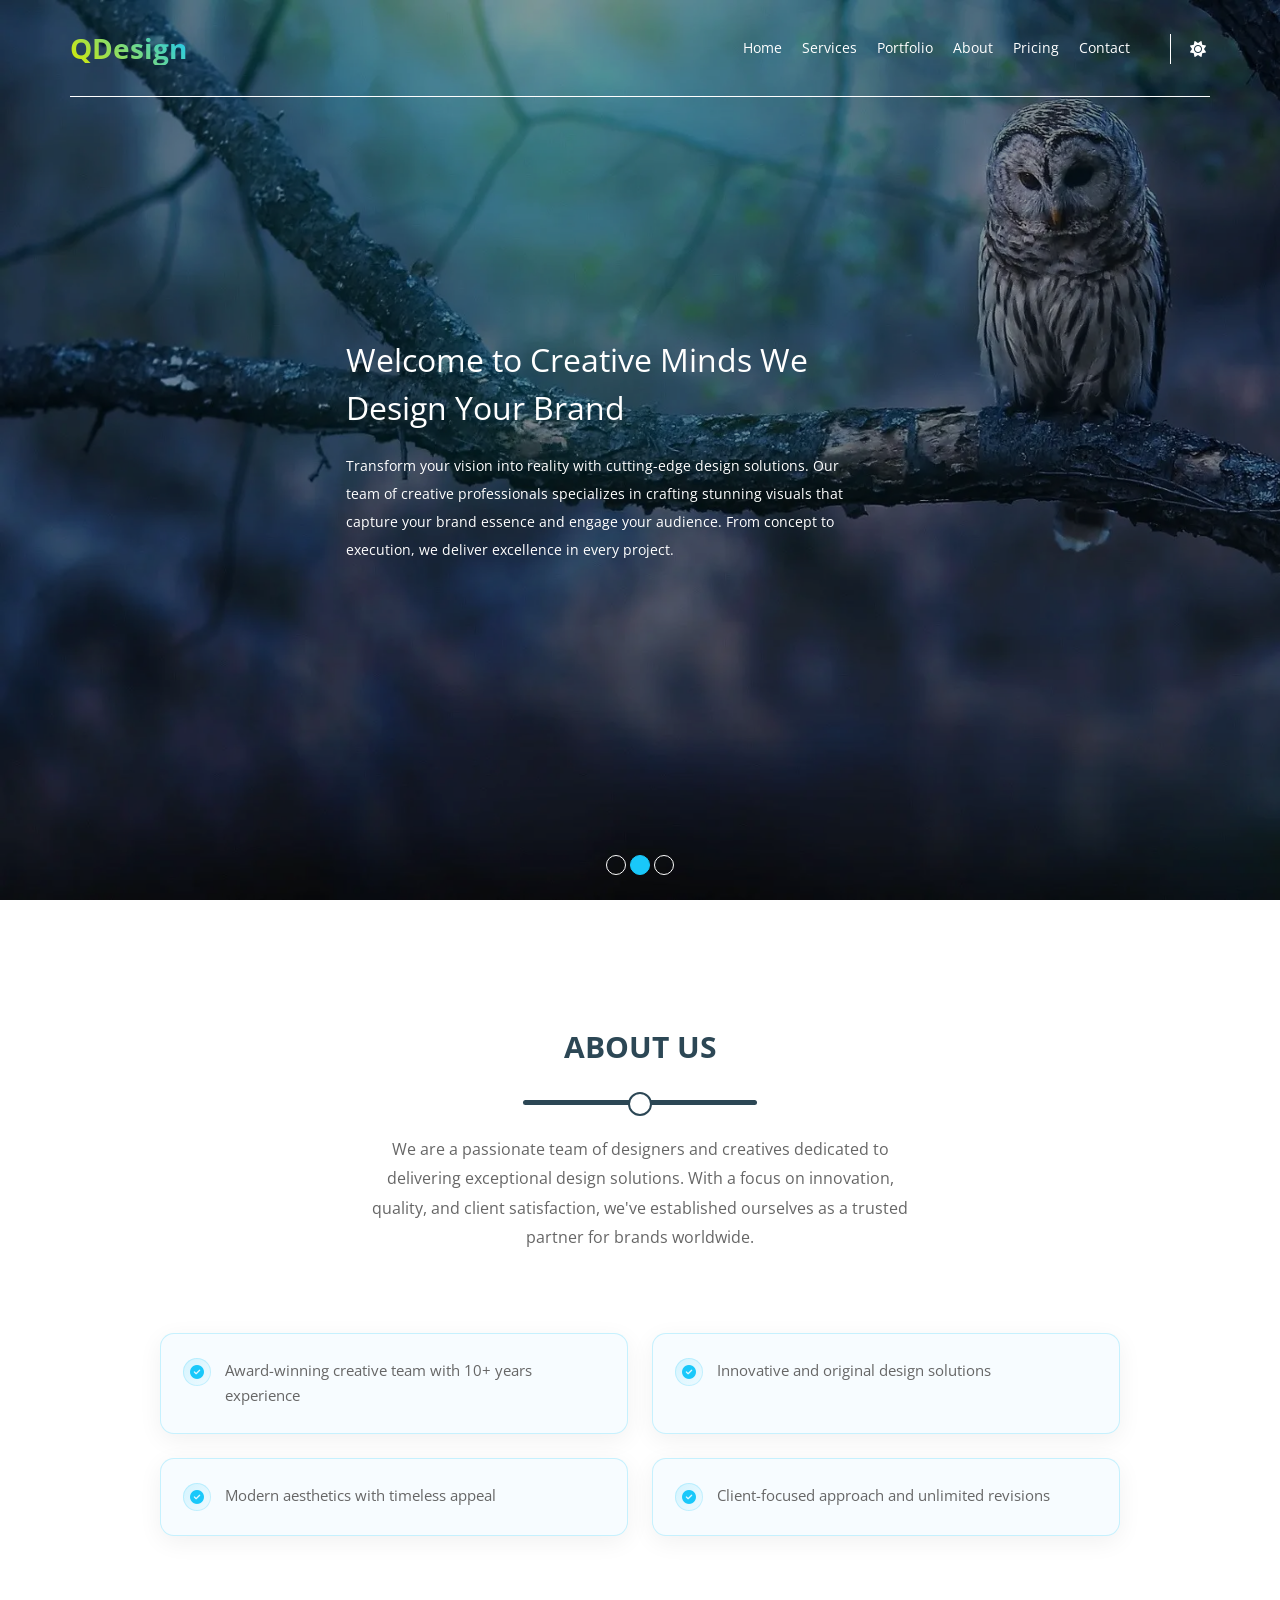
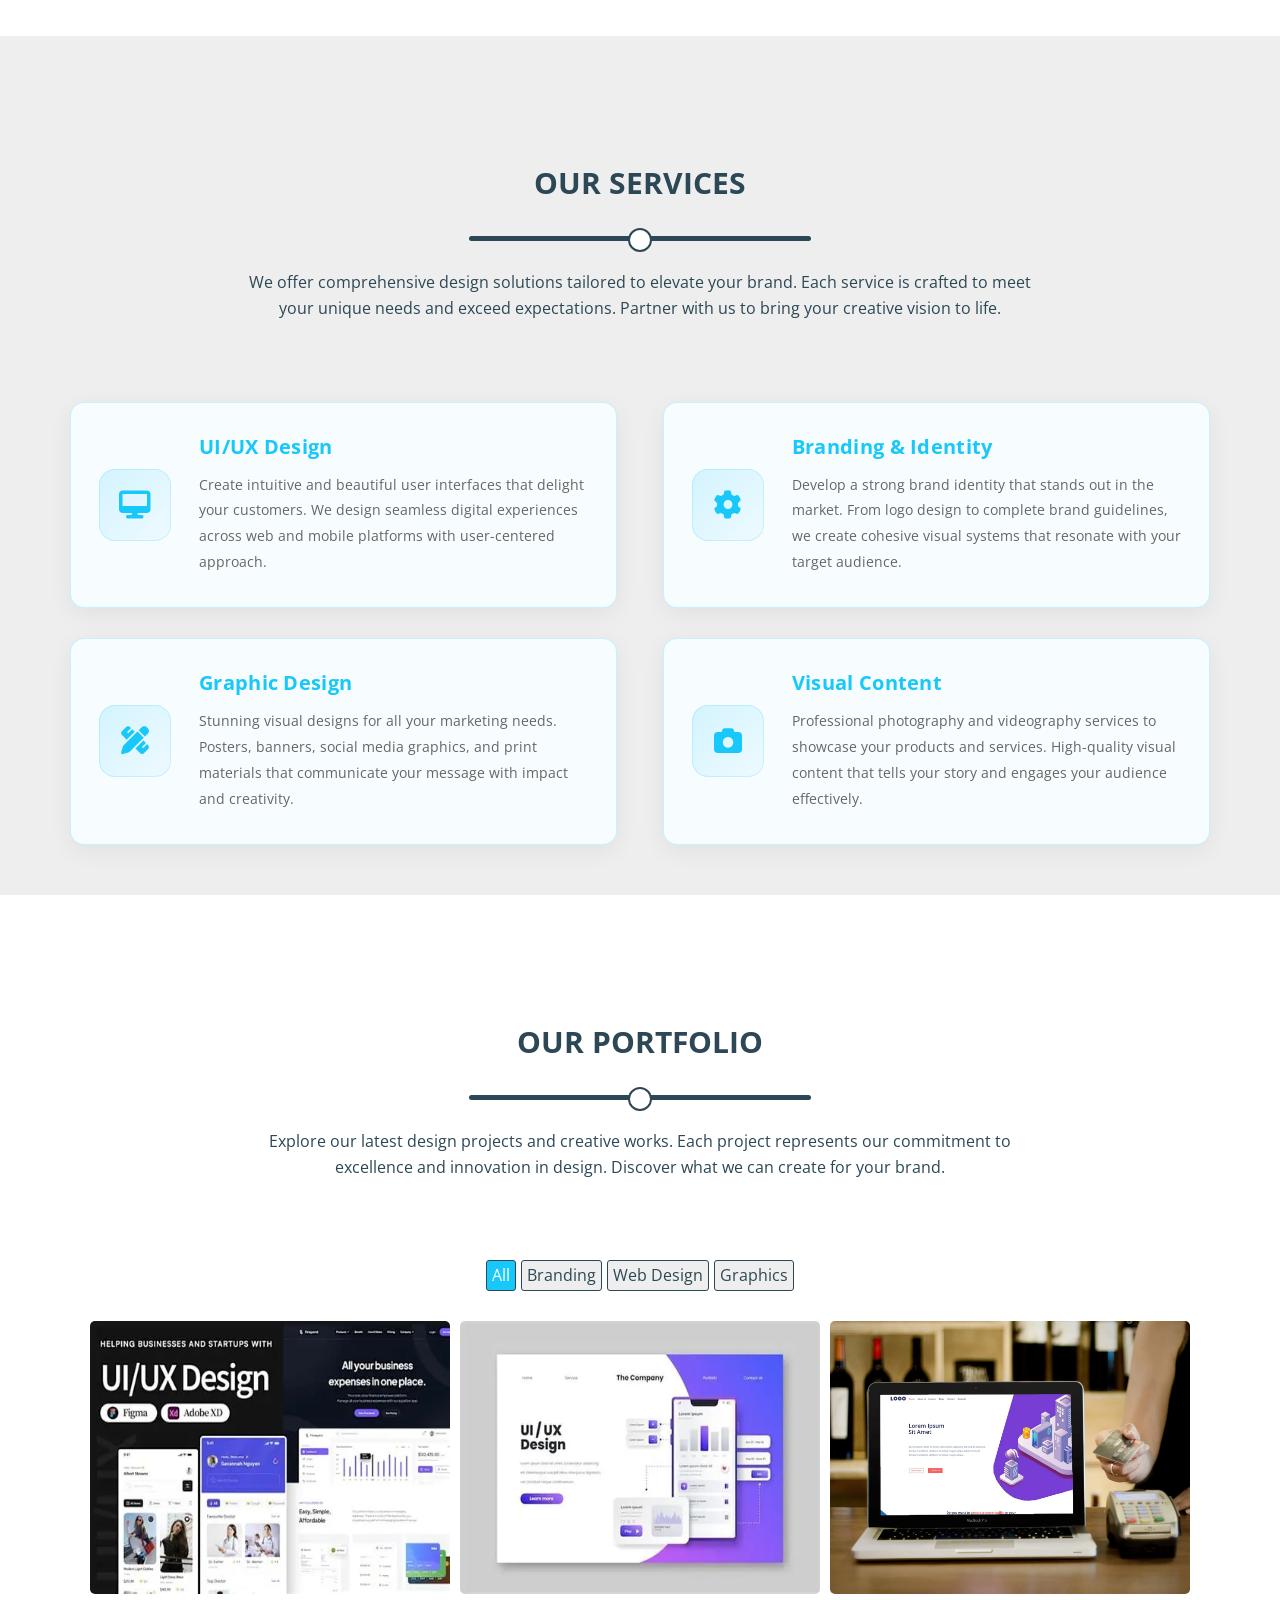
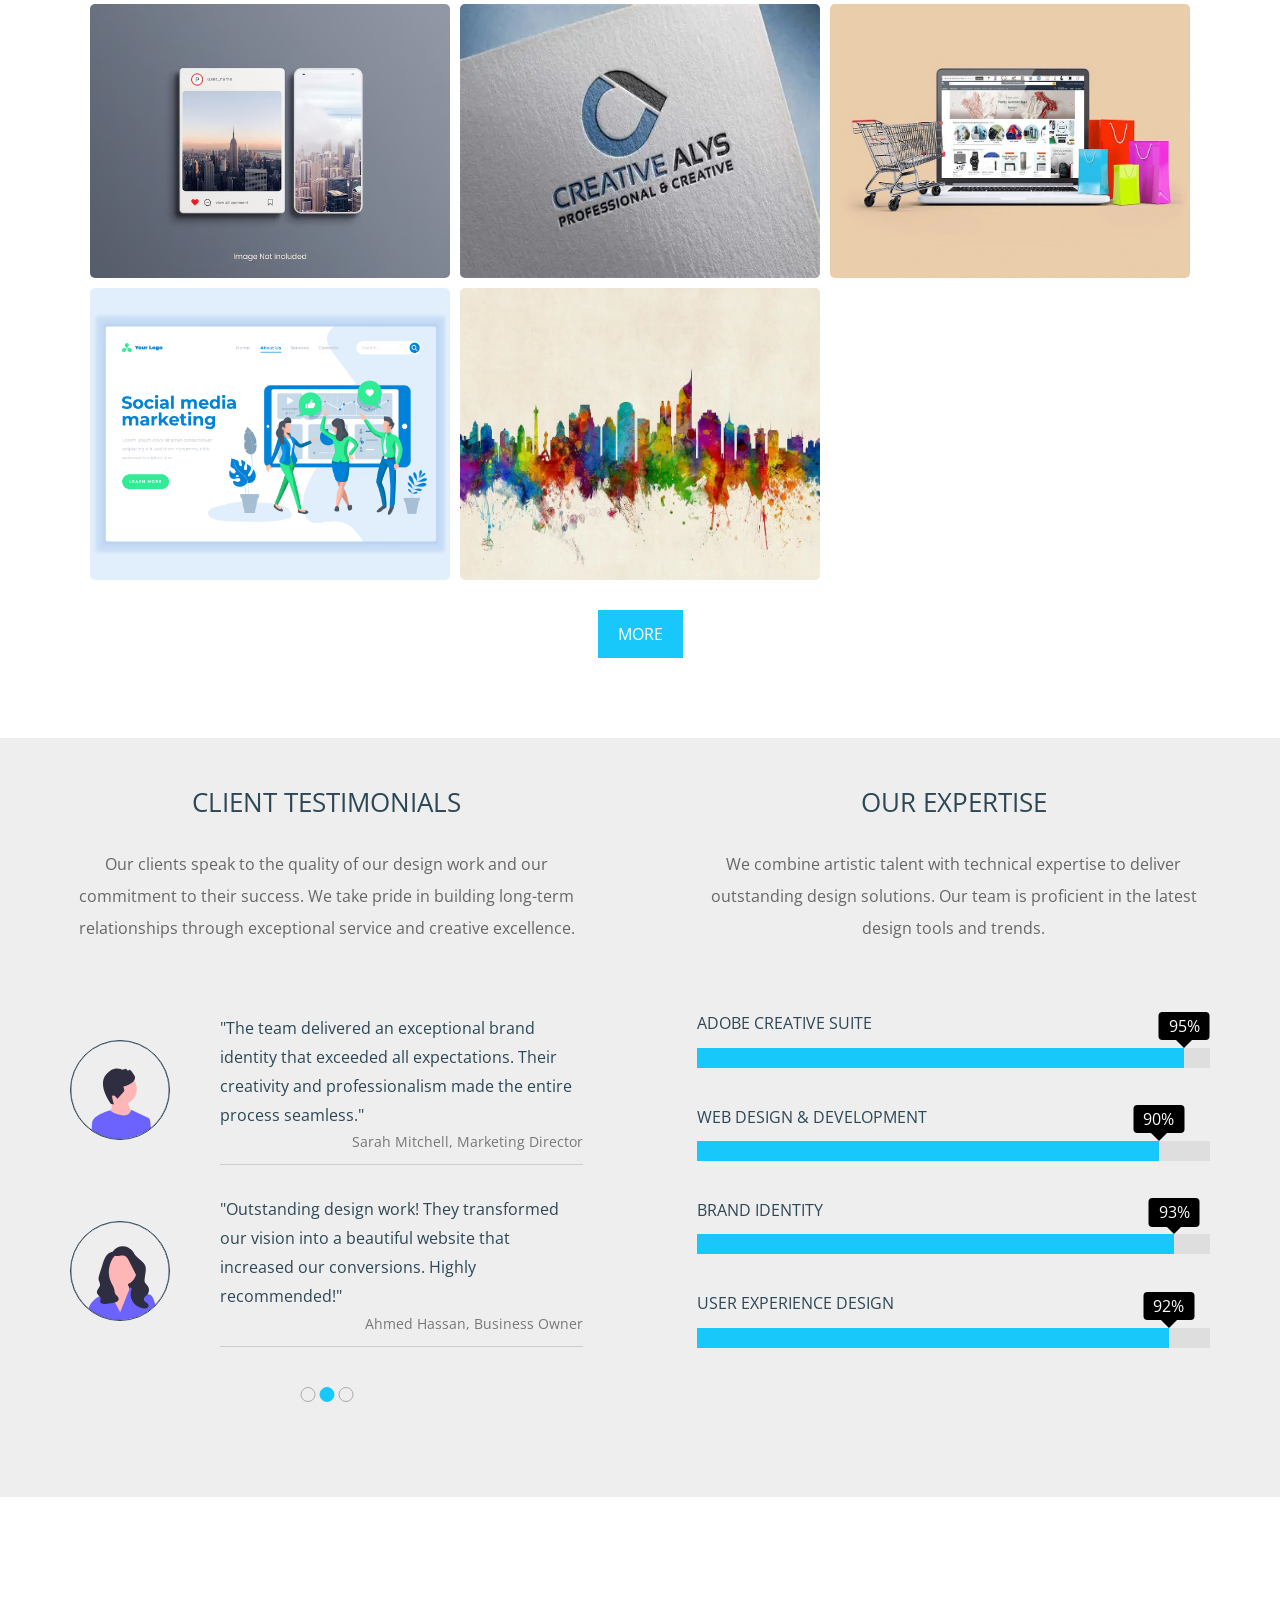
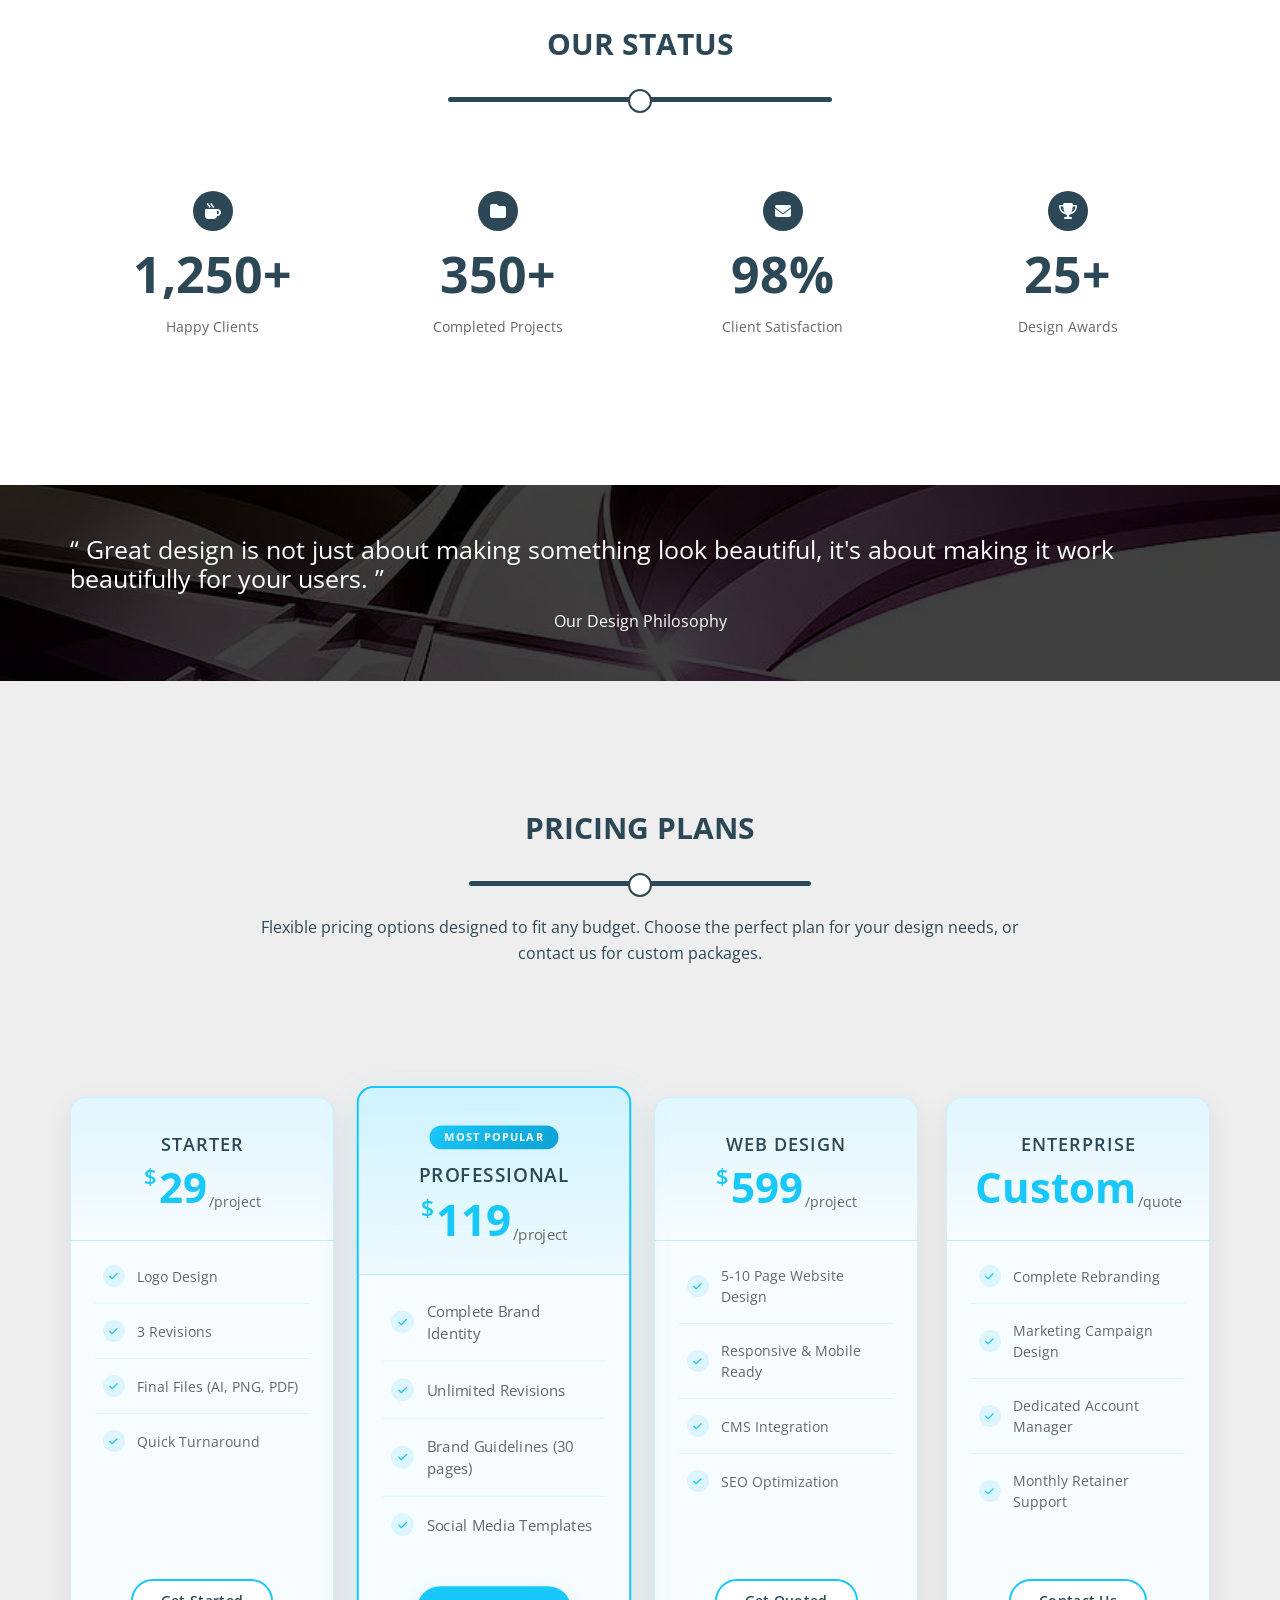
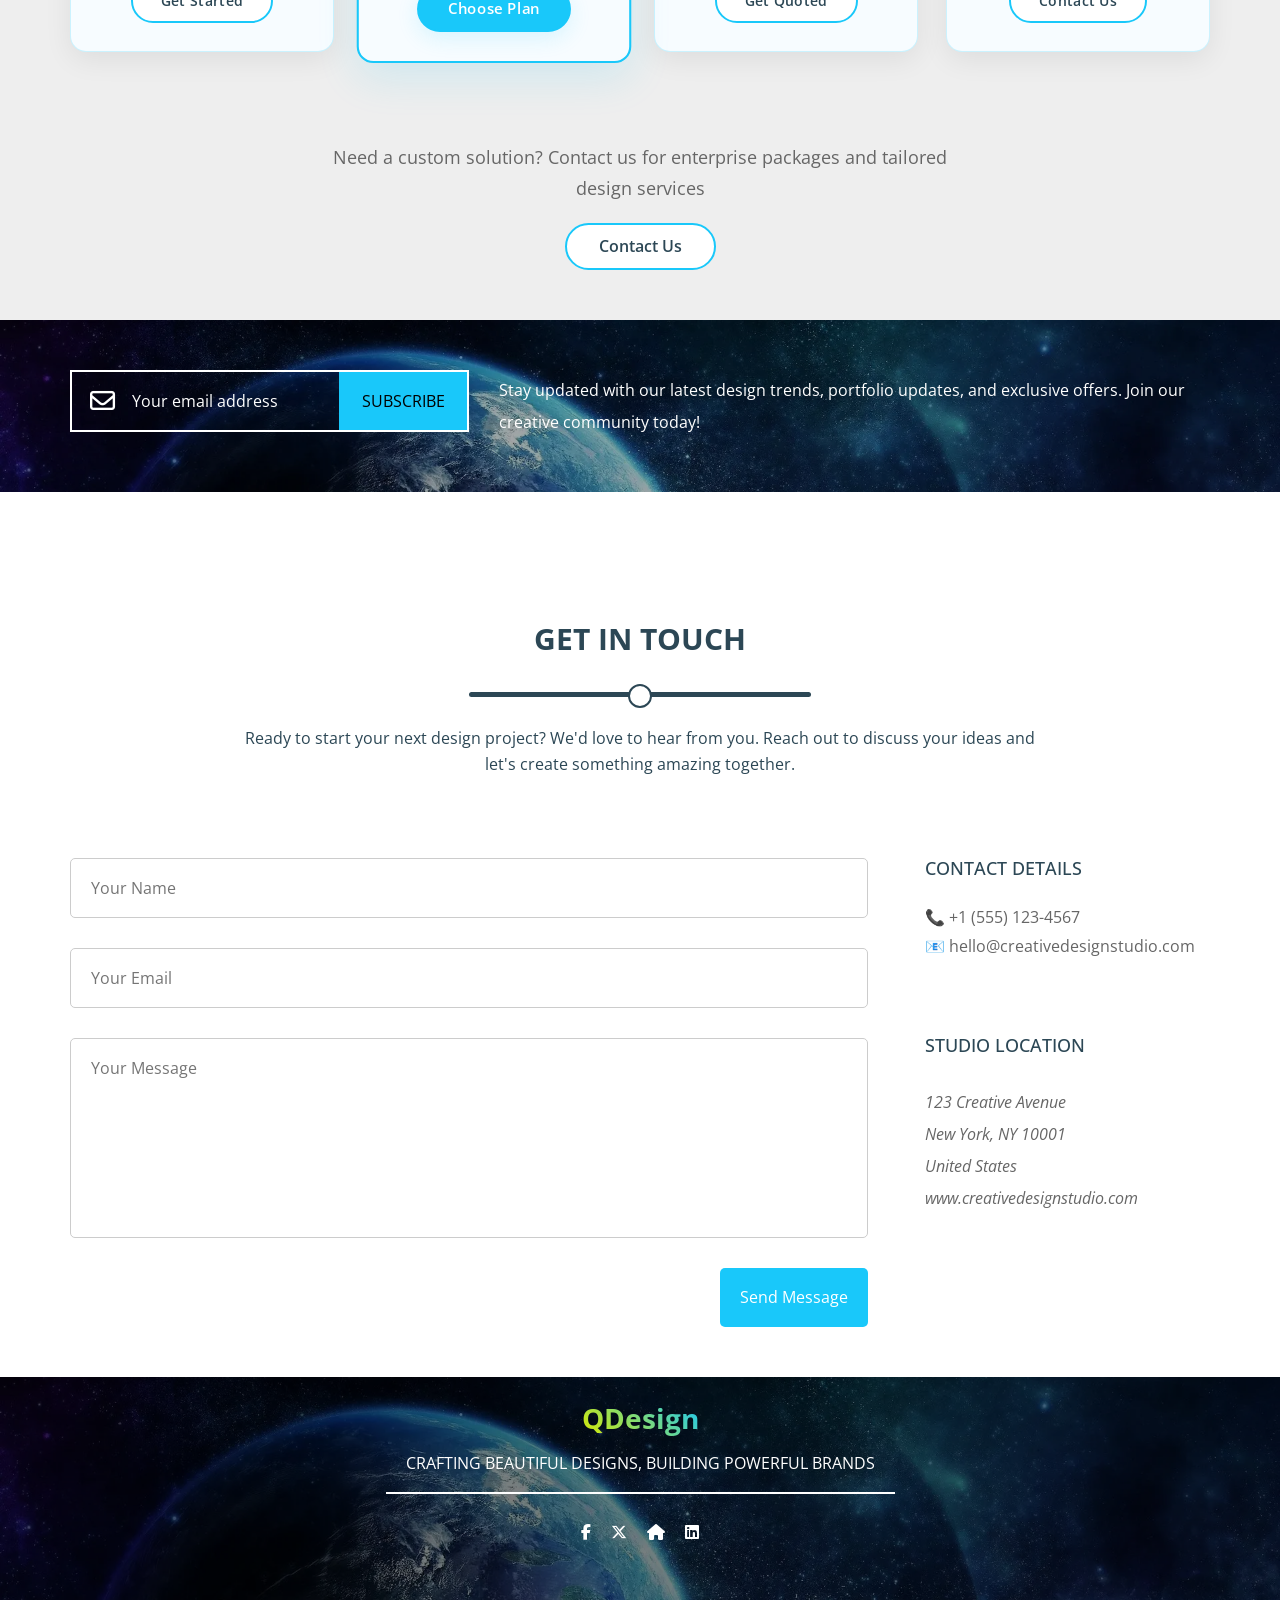
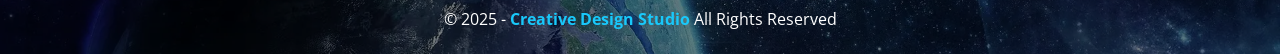
==== index.html @ fd4236ec "rename to index.html" ====
<!DOCTYPE html>
<html lang="en">

<head>
    <meta charset="UTF-8">
    <meta name="viewport" content="width=device-width, initial-scale=1.0">
    <meta name="description" content="Creative Design Studio - Professional Branding, UI/UX, and Visual Design Solutions">
    <title>QDesign</title>
    <link rel="icon" href="/images/css.png" type="image/png">
    <link rel="stylesheet" href="style/all.min.css">
    <link rel="stylesheet" href="style/normalize.css">
    <link rel="stylesheet" href="style/main.css">
    <link rel="preconnect" href="https://fonts.googleapis.com">
<link rel="preconnect" href="https://fonts.gstatic.com" crossorigin>
<link href="https://fonts.googleapis.com/css2?family=Open+Sans:ital,wght@0,300..800;1,300..800&display=swap" rel="stylesheet">
</head>

<body>
    <!--#region Start header  -->
    <header>
        <div class="container">
            <a href="#home" class="logo">
                Q<span>Design</span>
            </a>
            <nav>
                <i class="fas fa-bars toggle-menu"></i>
                <ul>
                    <li> <a href="#home">Home</a></li>
                    <li> <a href="#services">Services</a></li>
                    <li> <a href="#portfolio">Portfolio</a></li>
                    <li> <a href="#about">About</a></li>
                    <li> <a href="#pricing">Pricing</a></li>
                    <li> <a href="#contact">Contact</a></li>
                </ul>
                <div class="form">
                    <i id="moodIcon" class="fas fa-sun"></i>
                </div>
            </nav>
        </div>
    </header>
    <!--#endregion End header  -->

    <!--#region Start landing  -->
    <div class="landing" id="home">
        <div class="text">
            <div class="content">
            <h2>
                Welcome to Creative Minds
                We Design Your Brand
            </h2>
            <p>
                Transform your vision into reality with cutting-edge design solutions.
                Our team of creative professionals specializes in crafting stunning visuals
                that capture your brand essence and engage your audience.
                From concept to execution, we deliver excellence in every project.
            </p>
            </div>
        </div>
        <ul class="bullets">
            <li></li>
            <li class="active"></li>
            <li></li>
        </ul>
        <div id="topAnchor"></div>
        <button id="scrollToTioBtn" class="scroll-btn" aria-label="going to top">
            <i class="fa-solid fa-rocket"></i>
        </button>
    </div>
    <!--#endregion End landing  -->

    <!-- #region Start About -->
    <div class="about" id="about">
        <div class="container">
            <div class="main-heading">
            <h2>ABOUT US</h2>
            <p>We are a passionate team of designers and creatives dedicated to delivering exceptional design solutions.
                With a focus on innovation, quality, and client satisfaction, we've established ourselves as a trusted partner for brands worldwide.
            </p>
            </div>
                <div class="design">
                    <ul >
                        <li class="fade-up">Award-winning creative team with 10+ years experience</li>
                        <li class="fade-up">Innovative and original design solutions</li>
                        <li class="fade-up">Modern aesthetics with timeless appeal</li>
                        <li class="fade-up">Client-focused approach and unlimited revisions</li>
                    </ul>
                </div>
        </div>
    </div>
    <!-- #endregion End About -->

    <!--#region Start Services  -->
    <div class="services" id="services">
        <div class="container">
            <div class="main-heading">
                <h2>OUR SERVICES</h2>
                <p>We offer comprehensive design solutions tailored to elevate your brand.
                    Each service is crafted to meet your unique needs and exceed expectations.
                    Partner with us to bring your creative vision to life.
                </p>
            </div>

        <div class="services-container">
                <div class="service fade-up">
                    <i class="fas fa-desktop fa-2x"></i>
                    <div class="text">
                        <h3>UI/UX Design</h3>
                        <p>Create intuitive and beautiful user interfaces that delight your customers. We design seamless digital experiences across web and mobile platforms with user-centered approach.</p>
                    </div>
                </div>

                <div class="service fade-up">
                    <i class="fas fa-cog fa-2x"></i>
                    <div class="text">
                        <h3>Branding & Identity</h3>
                        <p>Develop a strong brand identity that stands out in the market. From logo design to complete brand guidelines, we create cohesive visual systems that resonate with your target audience.</p>
                    </div>
                </div>

                <div class="service fade-up">
                    <i class="fas fa-pencil-ruler fa-2x"></i>
                    <div class="text">
                        <h3>Graphic Design</h3>
                        <p>Stunning visual designs for all your marketing needs. Posters, banners, social media graphics, and print materials that communicate your message with impact and creativity.</p>
                    </div>
                </div>

                <div class="service fade-up">
                    <i class="fas fa-camera fa-2x"></i>
                    <div class="text">
                        <h3>Visual Content</h3>
                        <p>Professional photography and videography services to showcase your products and services. High-quality visual content that tells your story and engages your audience effectively.</p>
                    </div>
                </div>
        </div>

        </div>
    </div>
    <!--#endregion End Services  -->

    <!-- #region Start Portfolio -->
    <div class="portfolio" id="portfolio">
        <div class="container">
            <div class="main-heading">
            <h2>OUR PORTFOLIO</h2>
            <p>Explore our latest design projects and creative works. Each project represents our commitment to excellence and innovation in design.
                Discover what we can create for your brand.
            </p>
            </div>

            <div class="shuffle">
                <ul>
                    <li class="all active">All</li>
                    <li class="app">Branding</li>
                    <li class="wep">Web Design</li>
                    <li class="style">Graphics</li>
                </ul>
            </div>
        </div>
        <div class="box-photos">
            <!-- one --> 
            <div class="photo wep appear">
                <img src="/images/card1.webp" alt="card" loading="lazy">
                <div class="caption">
                    <h3>Modern Website Design</h3>
                    <p>Web Design</p>
                </div>
            </div>
            <!-- tow -->
            <div class="photo app appear">
                <img src="/images/card2.webp" alt="card" loading="lazy">
                <div class="caption">
                    <h3>Mobile App Interface</h3>
                    <p>App Branding</p>
                </div>
            </div>
            <!-- three -->
            <div class="photo wep appear">
                <img src="/images/card3.webp" alt="card" loading="lazy">
                <div class="caption">
                    <h3>Brand Identity System</h3>
                    <p>Web Design</p>
                </div>
            </div>
            <!-- four -->
            <div class="photo app style appear">
                <img src="/images/card6.avif" alt="card" loading="lazy">
                <div class="caption">
                    <h3>Marketing Campaign</h3>
                    <p>Graphics & Branding</p>
                </div>
            </div>
            <!-- one -->
            <div class="photo print style appear">
                <img src="/images/card5.webp" alt="card" loading="lazy">
                <div class="caption">
                    <h3>Print Media Design</h3>
                    <p>Print Media & Branding</p>
                </div>
            </div>
            <!-- tow -->
            <div class="photo wep appear">
                <img src="/images/card4e.webp" alt="card" loading="lazy">
                <div class="caption">
                    <h3>E-commerce Platform</h3>
                    <p>Web Design</p>
                </div>
            </div>
            <!-- three -->
            <div class="photo print style appear">
                <img src="/images/card8.avif" alt="card" loading="lazy">
                <div class="caption">
                    <h3>Social Media Branding</h3>
                    <p>Print Media & Graphics</p>
                </div>
            </div>
            <!-- Four -->
            <div class="photo print appear">
                <img src="/images/shuffle-02.webp" alt="card" loading="lazy">
                <div class="caption">
                    <h3>Product Photography</h3>
                    <p>Print Media</p>
                </div>
            </div>

        </div>
        <a href="#portfolio" class="more">
            More
        </a>
    </div>
    <!-- #endregion End Portfolio -->
        
    <!-- #region Start skills -->
    <div class="skills" id="skills">
        <div class="container">
            <div class="testimonials">
                <h3>CLIENT TESTIMONIALS</h3>
                <p>
                    Our clients speak to the quality of our design work and our commitment to their success.
                    We take pride in building long-term relationships through exceptional service and creative excellence.
                </p>
                <div class="content">
                    <img src="/images/male.svg" alt="person">
                    <div class="text">
                        "The team delivered an exceptional brand identity that exceeded all expectations. Their creativity and professionalism made the entire process seamless."
                        <p>Sarah Mitchell, Marketing Director</p>
                    </div>
                </div>
                <div class="content">
                    <img src="/images/female.svg" alt="person">
                    <div class="text">
                        "Outstanding design work! They transformed our vision into a beautiful website that increased our conversions. Highly recommended!"
                        
                        <p>Ahmed Hassan, Business Owner</p>
                    </div>
                </div>
                <ul class="bullets">
                    <li></li>
                    <li class="active"></li>
                    <li></li>
                </ul>
            </div>

            <div class="our-skills">
                <h3>OUR EXPERTISE</h3>
                <p>
                    We combine artistic talent with technical expertise to deliver outstanding design solutions.
                    Our team is proficient in the latest design tools and trends.
                </p>
                <div class="prog-holder">
                    <h4>Adobe Creative Suite</h4>
                    <div class="prog">
                        <span style="width: 95%;" data-progress="95%"></span>
                    </div>
                </div>
                <div class="prog-holder">
                    <h4>Web Design & Development</h4>
                    <div class="prog">
                        <span style="width: 90%;" data-progress="90%"></span>
                    </div>
                </div>
                <div class="prog-holder">
                    <h4>Brand Identity</h4>
                    <div class="prog">
                        <span style="width: 93%;" data-progress="93%"></span>
                    </div>
                </div>
                <div class="prog-holder">
                    <h4>User Experience Design</h4>
                    <div class="prog">
                        <span style="width: 92%;" data-progress="92%"></span>
                    </div>
                </div>
            </div>
        </div>
    </div>
    <!-- #endregion End skills -->

    <!-- #region Start Stats -->
    <div class="stats">
        <div class="main-heading">
            <h2>OUR STATUS</h2>
        </div>
        <div class="container">
            <div class="box">
                <i class="fas fa-mug-hot"></i>
                <div class="number">1,250+</div>
                <p>Happy Clients</p>
            </div>
            <div class="box">
                <i class="fas fa-folder"></i>
                <div class="number">350+</div>
                <p>Completed Projects</p>
            </div>
            <div class="box">
                <i class="fas fa-envelope"></i>
                <div class="number">98%</div>
                <p>Client Satisfaction</p>
            </div>
            <div class="box">
                <i class="fas fa-trophy"></i>
                <div class="number">25+</div>
                <p>Design Awards</p>
            </div>
        </div>
    </div>
    <!-- #endregion End Stats -->

    <!-- #region Start Quote -->
    <div class="quote">
        <div class="container">
            <q>
                Great design is not just about making something look beautiful,
                it's about making it work beautifully for your users.
            </q>
            <span>Our Design Philosophy</span>
        </div>
    </div>
    
    <!-- #endregion End Quote -->

    <!-- #region Start Pricing -->
    <div class="pricing" id="pricing">
        <div class="container">
            <div class="main-heading">
            <h2>PRICING PLANS</h2>
            <p>Flexible pricing options designed to fit any budget.
                Choose the perfect plan for your design needs, or contact us for custom packages.
            </p>
            </div>
            <div class="plans">
                <!-- one -->
                <div class="plan">
                    <div class="head">
                        <h3>Starter</h3>
                        <span>
                        <sup>$</sup>29<sub>/project</sub>
                    </span>
                    </div>
                    <ul>
                        <li>Logo Design</li>
                        <li>3 Revisions</li>
                        <li>Final Files (AI, PNG, PDF)</li>
                        <li>Quick Turnaround</li>
                    </ul>
                <div class="foot">
                    <a href="#pricing">Get Started</a>
                </div>
                </div>
                <!-- tow -->
                <div class="plan featured">
                        <div class="head">
                    <span class="plan-badge">Most Popular</span>
                    <h3>Professional</h3>
                    <span>
                        <sup>$</sup>119<sub>/project</sub>
                    </span>
                </div>
                    <ul>
                        <li>Complete Brand Identity</li>
                        <li>Unlimited Revisions</li>
                        <li>Brand Guidelines (30 pages)</li>
                        <li>Social Media Templates</li>
                    </ul>
                <div class="foot">
                    <a href="#pricing">Choose Plan</a>
                </div>
                </div>
                <!-- three -->
                <div class="plan">
                        <div class="head">
                    <h3>Web Design</h3>
                    <span>
                        <sup>$</sup>599<sub>/project</sub>
                    </span>
                </div>
                    <ul>
                        <li>5-10 Page Website Design</li>
                        <li>Responsive & Mobile Ready</li>
                        <li>CMS Integration</li>
                        <li>SEO Optimization</li>
                    </ul>
                <div class="foot">
                    <a href="#pricing">Get Quoted</a>
                </div>
                </div>
                <!-- four -->
                <div class="plan">
                        <div class="head">
                    <h3>Enterprise</h3>
                    <span>
                        Custom<sub>/quote</sub>
                    </span>
                </div>
                    <ul>
                        <li>Complete Rebranding</li>
                        <li>Marketing Campaign Design</li>
                        <li>Dedicated Account Manager</li>
                        <li>Monthly Retainer Support</li>
                    </ul>
                <div class="foot">
                    <a href="#pricing">Contact Us</a>
                </div>
                </div>
            </div>
            <p class="contact-text">
                Need a custom solution? Contact us for enterprise packages and tailored design services
            </p>
            <a href="#pricing" class="contact-link"> Contact Us</a>
        </div>
    </div>
    <!-- #endregion End Pricing -->

    <!-- #region Start Subscribe -->
    <div class="subscribe">
        <div class="container">
            <form action="">
                <i class="far fa-envelope fa-fag">

                </i>
                <input type="mail" placeholder="Your email address" name="mail">
                <input type="submit" value="Subscribe">
            </form>
            <p>Stay updated with our latest design trends, portfolio updates, and exclusive offers. Join our creative community today!</p>
        </div>
    </div>
    <!-- #endregion End Subscribe -->

    <!-- #region Start Contact -->
    <div class="contact" id="contact">
        <div class="container">
            <div class="main-heading">
            <h2>GET IN TOUCH</h2>
            <p>Ready to start your next design project? We'd love to hear from you.
                Reach out to discuss your ideas and let's create something amazing together.
            </p>
            </div>
            <div class="content">
                <form action="">
                    <input type="text" class="main-input" name="name" placeholder="Your Name">
                    <input type="email" class="main-input" name="mail" placeholder="Your Email">
                    <textarea name="message" class="main-input" placeholder="Your Message" ></textarea>
                    <input type="submit" value="Send Message">
                </form>
                <div class="info">
                    <h4>Contact Details</h4>
                    <span class="phone">📞 +1 (555) 123-4567</span>
                    <span class="phone">📧 hello@creativedesignstudio.com</span>
                    <h4>Studio Location</h4>
                    <address>123 Creative Avenue<br>New York, NY 10001<br>United States<br>www.creativedesignstudio.com</address>
                    
                </div>
            </div>
        </div>
    </div>
    <!-- #endregion End Contact -->

    <!-- #region Start Footer -->
    <div class="footer">
        <div class="container">
            <a href="#home" class="logo">Q<span>Design</span></a>
            <p>Crafting Beautiful Designs, Building Powerful Brands</p>
            <div class="links">
                <i class="fab fa-facebook-f "></i>
                <i class="fab fa-x-twitter "></i>
                <i class="fas fa-home "></i>
                <i class="fab fa-linkedin "></i>
            </div>
            <p class="rights">&copy; 2025 - <span>Creative Design Studio</span> All Rights Reserved</p>
        </div>
    </div>
    <!-- #endregion End Footer -->
    <script src="js/kasber.js"></script>
</body>

</html>
---- style/main.css ----
/*#region Start global rules */
* {
    -moz-box-sizing: border-box;
    box-sizing: border-box;
    padding: 0;
    margin: 0;
}

html {
    scroll-behavior: smooth;
}

body {
    font-family: "Open Sans", "sans-serif";
    background-color: var(--body-bg);
    color: var(--text-color);
}

ul {
    list-style: none;
}

.container {
    margin-left: auto;
    margin-right: auto;
    padding: 0 15px;
}

@media (min-width:768px) {
    .container {
        width: 750px;
    }
}

@media (min-width:992px) {
    .container {
        width: 970px;
    }
}

@media (min-width:1200px) {
    .container {
        width: 1170px;
    }
}

/*#endregion End global rules */

/*#region Start global components */
.main-heading {
    margin-top: 80px;
    margin-bottom: 80px;
    text-align: center;

}

.logo {
    font-size: 28px;
    font-weight: bold;
    align-self: center;
    text-decoration: none;
    background: linear-gradient(45deg,
            rgb(218, 234, 0), var(--main-color));
    -webkit-background-clip: text;
    background-clip: text;
    -webkit-text-fill-color: transparent;
    color: transparent;
}

.main-heading h2 {
    position: relative;
    margin-bottom: 70px;
    font-size: 30px;
    font-weight: bold;
    text-transform: uppercase;

}

.main-heading h2::after {
    content: "";
    position: absolute;
    top: 70px;
    left: 50%;
    transform: translateX(-50%);
    width: 30%;
    height: 5px;
    border-radius: 5px;
    background-color: var(--text-color);
}

.main-heading h2::before {
    content: "";
    position: absolute;
    top: 62px;
    left: 50%;
    width: 20px;
    height: 20px;
    border-radius: 50%;
    border: var(--text-color) 2px solid;
    background-color: #fff;
    transform: translateX(-50%);
    z-index: 2;
}

.main-heading p {
    width: 70%;
    margin: 0 auto;
    line-height: 1.6;
}

/*#endregion Start global components */

/*#region Start variable */
:root,
:root[data-theme="light"] {
    --main-color: #19c8fa;
    --text-color: #2c4755;
    --muted-text: #777777;
    --body-bg: #ffffff;
    --card-bg: #f7fcff;
    --border-color: #a2a2a2;
    --white: #ffffff;
    --link-hover-color: #000000;
    --section-padding: 50px;
    --p-color: #666;
    --section-bg: #eee;
    --shadow-hov: rgba(25, 200, 250, 0.14);
}

:root[data-theme="dark"] {
    --main-color: #5ac8ff;
    --text-color: #e5ecff;
    --muted-text: #abb6c8;
    --body-bg: #0d1626;
    --card-bg: #13203a;
    --border-color: #394c6a;
    --white: #ffffff;
    --link-hover-color: #000000;
    --p-color: #ccc;
    --section-bg: #172133;
    --shadow-hov: rgba(16, 91, 111, 0.14);
}

/*#endregion End variable  */

/*#region Start header  */

header {
    position: absolute;
    width: 100%;
    left: 0;
    z-index: 100;
}

header .container {
    display: flex;
    justify-content: space-between;
    position: relative;
    min-height: 97px;
    align-items: center;
}

header .container::after {
    content: "";
    position: absolute;
    width: calc(100% - 30px);
    height: 1.2px;
    background-color: var(--white);
    left: 15px;
    bottom: 0;
}

header .container nav {
    flex: 1;
    display: flex;
    align-items: center;
    justify-content: end;
}

header .container nav .toggle-menu {
    color: var(--white);
    font-size: 22px;

}

@media (min-width: 768px) {
    header .container nav .toggle-menu {
        display: none;
    }
}

header nav ul {
    display: flex;
    justify-content: end;
    position: relative;
    align-items: center;

}

header ul a {
    text-decoration: none;
    display: block;
    color: var(--white);
    position: relative;
    font-size: 14px;
    transition: 0.3s;
    padding: 40px 10px;
}




@media (max-width: 767px) {
    header nav ul {
        display: none;
        padding: 20px 10px;
    }

    header nav .toggle-menu.active+ul {
        display: flex;
        flex-direction: column;
        align-items: flex-start;
        position: absolute;
        left: 0;
        top: 100%;
        width: 100%;
        background-color: rgba(0, 0, 0, 0.807);

    }

    header ul a {
        padding: 15px 10px;
        width: 100%;
        transition: auto 0.3s;
    }

    header ul li {
        width: 100%;
    }

    header ul li a:hover {
        background-color: var(--main-color);
        color: var(--link-hover-color) !important;
    }

}

header nav .form {
    position: relative;
    margin-left: 30px;
    width: 40px;
    height: 30px;
    border-left: 1px solid var(--white);

}

header nav .form i {
    cursor: pointer;
    color: var(--white);
    position: absolute;
    right: 0;
    top: 50%;
    transform: translateY(-50%);
    transition: all 0.33s ease;
    padding: 4px;

}

/*#endregion End header  */

/*#region Start landing   */
.landing {
    background-image: url(/images/landing.webp);
    background-color: #a3a2a4;
    height: 100vh;
    background-repeat: no-repeat;
    background-size: cover;
    position: relative;
}

.landing::after {
    content: "";
    position: absolute;
    left: 0;
    top: 0;
    width: 100%;
    height: 100%;
    background-color: black;
    opacity: 40%;
}

.landing .text {
    position: absolute;
    top: 50%;
    left: 0;
    transform: translateY(-50%);
    background-color: var(--transparent-color);
    z-index: 10;
    width: 70%;
    padding: 50px;
    color: white;
    display: flex;
    justify-content: flex-end;

}

.landing .text .content {
    max-width: 500px;
}

.landing .text .content h2 {

    font-size: 32px;
    font-weight: normal;
    line-height: 1.5;
    margin-bottom: 20px;
}

.landing .text .content p {
    font-size: 14px;
    line-height: 2;
}

@media (max-width: 767px) {
    .landing .text {
        width: 100%;
    }

    .landing .text .content {
        max-width: 100%;
    }
}

.landing .change-background {
    color: var(--white);
    z-index: 10;
    position: absolute;
    top: 50%;
    transform: translateY(-50%);
}

@media (max-width: 767px) {
    .landing .change-background {
        display: none;
    }
}

.landing .bullets {
    position: absolute;
    bottom: 25px;
    right: 50%;
    transform: translateX(50%);
    z-index: 10;
    display: flex;
    gap: 4px;
}

.landing .bullets li {
    width: 20px;
    height: 20px;
    border: 1px solid var(--white);
    border-radius: 50%;

}

.landing .bullets li.active {
    background-color: var(--main-color);
    border-color: var(--main-color);

}

/*#endregion End landing  */

/*#region Start About   */
.about {
    overflow: hidden;
    padding-top: var(--section-padding);
    padding-bottom: var(--section-padding);
    text-align: center;
    position: relative;
    background-color: var(--body-bg);
}

.about .main-heading {
    max-width: 780px;
    margin-left: auto;
    margin-right: auto;
}

.about .main-heading p {
    line-height: 1.85;
    color: var(--p-color);
}

.about .design {
    padding-bottom: var(--section-padding);
    position: relative;
    display: flex;
    align-items: center;
    max-width: 960px;
    margin: 0 auto;
}

.about .design ul {
    width: 100%;
    display: grid;
    grid-template-columns: repeat(2, 1fr);
    gap: 24px;
}

@media (max-width:767px) {
    .about .design ul {
        grid-template-columns: 1fr;
        gap: 16px;
    }
}

.about .design ul li {
    position: relative;
    display: flex;
    align-items: flex-start;
    gap: 14px;
    padding: 24px 22px;
    text-align: left;
    border: 1px solid rgba(25, 200, 250, 0.22);
    border-radius: 14px;
    background-color: var(--card-bg);
    color: var(--p-color);
    font-size: 15px;
    line-height: 1.7;
    box-shadow: 0 6px 24px rgba(0, 0, 0, 0.06);
    overflow: hidden;
    transition: transform 0.55s ease, box-shadow 0.35s ease, border-color 0.35s ease, opacity .55s ease;
}

.about .design ul li::before {
    content: "\f058";
    font-family: "Font Awesome 6 Free";
    font-weight: 900;
    flex-shrink: 0;
    width: 28px;
    height: 28px;
    display: flex;
    align-items: center;
    justify-content: center;
    font-size: 14px;
    color: var(--main-color);
    background: linear-gradient(135deg, rgba(25, 200, 250, 0.16), rgba(25, 200, 250, 0.04));
    border-radius: 50%;
    box-shadow: inset 0 0 0 1px rgba(25, 200, 250, 0.18);
}

.about .design ul li::after {
    content: "";
    position: absolute;
    top: 0;
    left: 0;
    width: 100%;
    height: 4px;
    background: linear-gradient(90deg, var(--main-color), rgb(218, 234, 0));
    transform: scaleX(0);
    transform-origin: left;
    transition: transform 0.55s ease;
}

.about .design ul li:hover {
    transform: translateY(-6px);
    border-color: var(--main-color);
    box-shadow: 0 16px 40px var(--shadow-hov);
}

.about .design ul li:hover::after {
    transform: scaleX(1);
}

:root[data-theme="dark"] .about .design ul li {
    border-color: rgba(90, 200, 255, 0.25);
    box-shadow: 0 8px 28px rgba(0, 0, 0, 0.35);
}

:root[data-theme="dark"] .about .design ul li:hover {
    box-shadow: 0 16px 44px var(--shadow-hov);
}

:root[data-theme="dark"] .about .design ul li::before {
    background: linear-gradient(135deg, rgba(90, 200, 255, 0.2), rgba(90, 200, 255, 0.06));
    box-shadow: inset 0 0 0 1px rgba(90, 200, 255, 0.22);
}

/*#endregion End About   */

/*#region Start Services   */
.services {
    padding-top: var(--section-padding);
    padding-bottom: var(--section-padding);
    background-color: var(--section-bg);
}

.services .services-container {
    display: flex;
    flex-wrap: wrap;
    justify-content: space-between;
    row-gap: 30px;
}

.services .container .service {
    width: 48%;
    display: flex;
    gap: 28px;
    background-color: var(--card-bg);
    padding: 32px 28px;
    align-items: center;
    border: 1px solid rgba(25, 200, 250, 0.22);
    border-radius: 14px;
    position: relative;
    overflow: hidden;
    box-shadow: 0 6px 24px rgba(0, 0, 0, 0.06);
    transition: transform 0.55s ease, box-shadow 0.55s ease, border-color 0.35s ease, opacity 1s ease;
}

.services .container .service::before {
    content: "";
    position: absolute;
    top: 0;
    left: 0;
    width: 100%;
    height: 4px;
    background: linear-gradient(90deg, var(--main-color), rgb(218, 234, 0));
    transform: scaleX(0);
    transform-origin: left;
    transition: transform 0.55s ease;
}

.services .container .service:hover {
    transform: translateY(-8px);
    border-color: var(--main-color);
    box-shadow: 0 8px 16px 0px var(--shadow-hov);
}

.services .container .service:hover::before {
    transform: scaleX(1);
}

.services .container .service i {
    flex-shrink: 0;
    width: 72px;
    height: 72px;
    display: flex;
    align-items: center;
    justify-content: center;
    font-size: 28px;
    border-radius: 16px;
    color: var(--main-color);
    background: linear-gradient(135deg, rgba(25, 200, 250, 0.16), rgba(25, 200, 250, 0.04));
    box-shadow: inset 0 0 0 1px rgba(25, 200, 250, 0.18);
    transition: transform 0.35s ease, background 0.35s ease;
}

.services .container .service:hover i {
    transform: scale(1.08);
    background: linear-gradient(135deg, rgba(25, 200, 250, 0.24), rgba(25, 200, 250, 0.08));
}

@media (max-width: 767px) {
    .services .container .service {
        width: 100%;
        flex-direction: column;
        align-items: center;
        text-align: center;
        gap: 20px;
        padding: 28px 22px;
    }

    .services .container .service i {
        margin-bottom: 0;
    }
}

.services .container .service .text h3 {
    margin-bottom: 14px;
    color: var(--main-color);
    font-size: 20px;
    letter-spacing: 0.3px;
}

.services .container .service .text p {
    line-height: 1.85;
    font-size: 14px;
    color: var(--p-color);
}

:root[data-theme="dark"] .services .container .service {
    border-color: rgba(90, 200, 255, 0.25);
    box-shadow: 0 8px 28px rgba(0, 0, 0, 0.35);
}

:root[data-theme="dark"] .services .container .service:hover {
    box-shadow: 0 16px 44px var(--shadow-hov);
}

:root[data-theme="dark"] .services .container .service i {
    background: linear-gradient(135deg, rgba(90, 200, 255, 0.2), rgba(90, 200, 255, 0.06));
    box-shadow: inset 0 0 0 1px rgba(90, 200, 255, 0.22);
}

/*#endregion End Services   */

/*#region Start Portfolio   */
.portfolio {
    padding-bottom: var(--section-padding);
    padding-top: var(--section-padding);

}

.portfolio .shuffle {
    padding-bottom: 30px;
}

.portfolio .shuffle ul {
    display: flex;
    justify-content: center;
    gap: 5px;

}

.portfolio .shuffle ul li {
    cursor: pointer;
    text-transform: capitalize;
    padding: 5px;
    background-color: var(--section-bg);
    border-radius: 3px;
    border: 1px solid var(--text-color);
    transition: all 0.33s ease;
}

.portfolio .shuffle ul li.active {
    background-color: var(--main-color);
    color: white;
}

.portfolio .box-photos {
    display: grid;
    grid-template-columns: repeat(auto-fill, minmax(270px, 1fr));
    gap: 10px;
    padding: 0 20px;
}

@media(min-width: 776px) {
    .portfolio .box-photos {
        padding: 0 7%;
    }
}

.portfolio .box-photos .photo {
    position: relative;
    overflow: hidden;
    display: none;
    transition: display 0.3s;
    border-radius: 5px;
}

.portfolio .box-photos .photo.appear {
    display: block;
}

.portfolio .box-photos img {
    width: 100%;
    transition: transform 0.3s;
    height: 100%;
}

.portfolio .box-photos .caption {
    position: absolute;
    z-index: 2;
    width: 100%;
    background-color: #000000;
    bottom: -60px;
    display: flex;
    justify-content: center;
    flex-wrap: wrap;
    padding: 10px;
    transition: 0.3s;
}

.portfolio .photo:hover .caption {
    bottom: 0;

}

.portfolio .photo:hover img {
    transform: rotate(3deg) scale(1.1);
}

.portfolio .caption h3 {
    width: 100%;
    color: white;
    text-align: center;
    padding-bottom: 5px;
}

.portfolio .caption p {
    font-size: 12px;
    color: var(--main-color);
    font-weight: 600;
}

.portfolio .more {
    padding: 15px 20px;
    background-color: var(--main-color);
    text-decoration: none;
    display: block;
    width: fit-content;
    color: white;
    margin: 30px auto;
    text-transform: uppercase;
}

/*#endregion End Portfolio   */

/* #region Start Stats */
.stats {
    padding-top: var(--section-padding);
    padding-bottom: var(--section-padding);
    text-align: center;
    background-size: cover;
    position: relative;
}

.stats .container {
    position: relative;
    z-index: 2;
    color: var(--p-color);
    display: grid;
    grid-template-columns: repeat(auto-fit, minmax(200px, 1fr));

}

.stats .container .box {
    padding: 50px;
    background-color: var(--transparent-color);
    display: grid;
    justify-content: center;
}




.stats .container .box i {
    width: 40px;
    height: 40px;
    margin: 0 auto 15px;
    display: flex;
    color: var(--card-bg);
    background-color: var(--text-color);
    justify-content: center;
    align-items: center;
    border-radius: 50%;

}

.stats .container .box .number {
    font-size: 50px;
    font-weight: bold;
    margin: 0 0 15px;
    color: var(--text-color);
}

.stats .container .box p {
    font-size: 14px;
}

@media(max-width:676px) {
    .stats .container {
        grid-template-columns: 1fr 1fr;
    }
    .stats .container .box .number {
        font-size: 30px;
    }
    .stats .container .box i {
        width: 35px;
        height: 35px;
    }
}

/* #endregion End Stats */

/*#region Start skills  */
.skills {
    padding-top: var(--section-padding);
    padding-bottom: var(--section-padding);
    background-color: var(--section-bg);
}

.skills .container {
    display: flex;
    flex-wrap: wrap;
    justify-content: space-between;
}

@media (min-width: 992px) {
    .skills .container>div {
        flex-basis: 45%;

    }
}

.skills .container>div>h3 {
    margin: 0 0 30px;
    text-align: center;
    text-transform: uppercase;
    font-weight: normal;
    font-size: 26px;
}

.skills .container>div>p {
    color: var(--p-color);
    line-height: 2;
    text-align: center;
    margin-bottom: 70px;
}

.skills .testimonials .content {
    display: flex;
    justify-content: center;
    margin-bottom: 30px;
    align-items: center;
}

.skills .testimonials .content img {
    width: 100px;
    height: 100PX;
    border-radius: 50%;
    margin-right: 50px;
    border:  1.5px var(--text-color) solid;
}

@media (max-width: 767px) {
    .skills .testimonials {
        margin-bottom: 40px;
    }

    .skills .testimonials .content {
        flex-direction: column;
        text-align: center;
    }

    .skills .testimonials .content img {
        margin: 0 auto 20px;
    }
}

.skills .testimonials .text {
    line-height: 1.8;
    border-bottom: 1px solid #ccc;

}

.skills .testimonials .text p {
    text-align: right;
    font-size: 14px;
    color: #777;
    margin-bottom: 10px;
}

.skills .testimonials {
    position: relative;
    margin-bottom: 70px;
}

.testimonials .bullets {
    position: absolute;
    bottom: -25px;
    right: 50%;
    transform: translateX(50%);
    z-index: 10;
    display: flex;
    gap: 4px;
}

.testimonials .bullets li {
    width: 15px;
    height: 15px;
    border: 1px solid #aaa;
    border-radius: 50%;

}

.testimonials .bullets li.active {
    background-color: var(--main-color);
    border-color: var(--main-color);

}

.skills .our-skills .prog-holder {
    margin-bottom: 40px;
}

.skills .our-skills .prog-holder h4 {
    margin-bottom: 15px;
    font-weight: normal;
    text-transform: uppercase;
}

.skills .our-skills .prog-holder .prog {
    width: 100%;
    height: 20px;
    background-color: #dedede;
}

.skills .our-skills .prog-holder .prog span {
    background-color: var(--main-color);
    height: 100%;
    display: block;
    position: relative;
}

.skills .our-skills .prog-holder .prog span::before {
    content: "";
    position: absolute;
    border: solid 8px transparent;
    border-top-color: black;
    left: 100%;
    transform: translateX(-50%);
    top: -8px;
}

.skills .our-skills .prog-holder .prog span::after {
    content: attr(data-progress);
    position: absolute;
    background-color: #000000;
    padding: 5px 10px;
    color: white;
    border-radius: 4px;
    text-align: center;
    left: 100%;
    transform: translateX(-50%);
    top: -36px;

}

/*#endregion End skills   */

/*#region Start Quote  */
.quote {
    margin-top: var(--section-padding);
    padding-top: var(--section-padding);
    padding-bottom: var(--section-padding);
    background-image: url(/images/quote.webp);
    position: relative;
    background-size: cover;
}

.quote::after {
    content: "";
    position: absolute;
    left: 0;
    top: 0;
    width: 100%;
    height: 100%;
    background-color: black;
    opacity: 75%;
}

.quote .container {
    position: relative;
    z-index: 2;
    color: white;
    display: flex;
    justify-content: center;
    flex-wrap: wrap;
    align-items: center;
}

.quote .container q {
    display: block;
    margin-bottom: 20px;
    font-size: 25px;
}

.quote .container p {
    display: block;
    color: var(--muted-text);
    font-size: 25px;
}

/*#endregion End Quote   */

/*#region Start Pricing  */
.pricing {
    padding-top: var(--section-padding);
    padding-bottom: var(--section-padding);
    position: relative;
    background-color: var(--section-bg);
}

.pricing .container .plans {
    padding: 50px 0 70px;
    display: grid;
    grid-template-columns: repeat(auto-fill, minmax(250px, 1fr));
    gap: 28px;
    align-items: stretch;
}

.pricing .container .plan {
    background-color: var(--card-bg);
    text-align: center;
    border-radius: 16px;
    overflow: hidden;
    border: 1px solid rgba(25, 200, 250, 0.2);
    box-shadow: 0 8px 28px rgba(0, 0, 0, 0.07);
    display: flex;
    flex-direction: column;
    transition: transform 0.35s ease, box-shadow 0.35s ease, border-color 0.35s ease;
}

.pricing .container .plan:hover {
    transform: translateY(-10px);
    border-color: var(--main-color);
    box-shadow: 0 10px 24px var(--shadow-hov);
}

.pricing .container .plan.featured {
    border: 2px solid var(--main-color);
    box-shadow: 0 14px 40px var(--shadow-hov);
    transform: scale(1.04);
    z-index: 1;
}

.pricing .container .plan.featured:hover {
    transform: scale(1.04) translateY(-10px);
}

.pricing .plans .plan .head {
    padding: 36px 20px 32px;
    position: relative;
    background: linear-gradient(180deg, rgba(25, 200, 250, 0.1) 0%, transparent 100%);
    border-bottom: 1px solid rgba(25, 200, 250, 0.18);
}

.pricing .container .plan.featured .head {
    background: linear-gradient(180deg, rgba(25, 200, 250, 0.18) 0%, rgba(25, 200, 250, 0.04) 100%);
}

.pricing .plan .head .plan-badge {
    display: inline-block;
    margin-bottom: 14px;
    padding: 5px 14px;
    font-size: 11px;
    font-weight: 700;
    letter-spacing: 0.8px;
    text-transform: uppercase;
    color: var(--white);
    background: linear-gradient(135deg, var(--main-color), rgb(13, 160, 210));
    border-radius: 999px;
}

.pricing .plan .head h3 {
    padding-bottom: 12px;
    font-weight: 600;
    font-size: 18px;
    letter-spacing: 1px;
    text-transform: uppercase;
    color: var(--text-color);
}

.pricing .plan .head>span:not(.plan-badge) {
    display: inline-block;
    font-weight: bold;
    font-size: 42px;
    line-height: 1;
    color: var(--main-color);
}

.pricing .plan .head sub {
    font-weight: normal;
    font-size: 14px;
    color: var(--p-color);
    margin-left: 2px;
}

.pricing .plan .head sup {
    font-weight: 600;
    font-size: 22px;
    position: relative;
    top: -18px;
    margin-right: 2px;
}

.pricing .plans .plan ul {
    flex: 1;
    padding: 8px 0;
}

.pricing .plans .plan ul li {
    margin: 0 auto;
    width: 82%;
    display: flex;
    justify-content: flex-start;
    align-items: center;
    gap: 12px;
    padding: 16px 8px;
    font-size: 14px;
    color: var(--p-color);
    text-align: left;
    line-height: 1.5;
    border-bottom: 1px solid rgba(25, 200, 250, 0.12);
}

.pricing .plans .plan ul li::before {
    content: "\f00c";
    font-family: "Font Awesome 6 Free";
    font-weight: 900;
    flex-shrink: 0;
    width: 22px;
    height: 22px;
    display: flex;
    align-items: center;
    justify-content: center;
    font-size: 10px;
    color: var(--main-color);
    background-color: rgba(25, 200, 250, 0.12);
    border-radius: 50%;
}

.pricing .plans .plan ul li:last-child {
    border-bottom: none;
}

.pricing .foot {
    padding: 24px 20px 28px;
    margin-top: auto;
}

.pricing .foot a {
    padding: 12px 28px;
    display: inline-block;
    border-radius: 999px;
    background-color: var(--white);
    border: 2px solid var(--main-color);
    text-decoration: none;
    font-weight: 600;
    font-size: 14px;
    letter-spacing: 0.3px;
    transition: background-color 0.3s ease, color 0.3s ease, transform 0.3s ease, box-shadow 0.3s ease;
    color: var(--text-color);
}

.pricing .plan.featured .foot a {
    background-color: var(--main-color);
    color: var(--white);
    border-color: var(--main-color);
    box-shadow: 0 6px 20px var(--shadow-hov);
}

.pricing .plan .foot a:hover {
    background-color: var(--main-color);
    color: var(--white);
    transform: translateY(-2px);
    box-shadow: 0 8px 22px var(--shadow-hov);
}

.pricing .contact-text {
    text-align: center;
    margin: 20px auto 20px;
    font-size: 18px;
    color: var(--p-color);
    max-width: 620px;
    line-height: 1.7;
}

.pricing .contact-link {
    padding: 12px 32px;
    margin: 0 auto;
    width: fit-content;
    min-width: 140px;
    display: block;
    text-align: center;
    background-color: var(--white);
    border: 2px solid var(--main-color);
    text-decoration: none;
    font-weight: 600;
    transition: background-color 0.3s ease, color 0.3s ease, transform 0.3s ease, box-shadow 0.3s ease;
    color: var(--text-color);
    border-radius: 999px;
}

.pricing .contact-link:hover {
    background-color: var(--main-color);
    color: var(--white);
    transform: translateY(-2px);
    box-shadow: 0 8px 22px var(--shadow-hov);
}

@media (max-width: 767px) {
    .pricing .container .plan.featured {
        transform: none;
    }

    .pricing .container .plan.featured:hover {
        transform: translateY(-10px);
    }
}

:root[data-theme="dark"] .pricing .container .plan {
    border-color: rgba(90, 200, 255, 0.22);
    box-shadow: 0 10px 32px rgba(0, 0, 0, 0.4);
}

:root[data-theme="dark"] .pricing .container .plan:hover {
    box-shadow: 0 20px 50px var(--shadow-hov);
}

:root[data-theme="dark"] .pricing .plans .plan ul li::before {
    background-color: rgba(90, 200, 255, 0.15);
}

:root[data-theme="dark"] .pricing .foot a,
:root[data-theme="dark"] .pricing .contact-link {
    background-color: var(--card-bg);
}

/*#endregion End Pricing   */

/*#region Start Subscribe  */
.subscribe {
    padding-top: var(--section-padding);
    padding-bottom: var(--section-padding);
    background-image: url(/images/subscribe.webp);
    position: relative;
    background-size: cover;
}

.subscribe::after {
    content: "";
    position: absolute;
    left: 0;
    top: 0;
    width: 100%;
    height: 100%;
    background-color: black;
    opacity: 35%;
}

.subscribe .container {
    display: flex;
    position: relative;
    z-index: 2;
    align-items: center;
    color: white;

}

@media (max-width: 991px) {
    .subscribe .container {
        flex-direction: column;
    }
}

.subscribe form {
    position: relative;
    display: flex;
    padding-bottom: 10px;
    width: 500px;
    max-width: 100%;
}

.subscribe form i {
    color: white;
    position: absolute;
    left: 20px;
    font-size: 25px;
    top: 50%;
    transform: translateY(-70%);

}

.subscribe form input[type="mail"] {
    background-color: transparent;
    border: 2px solid #fff;
    padding: 20px 20px 20px 60px;
    width: calc(100% - 130px);
    caret-color: var(--main-color);
    border-right: none;
    color: #fff;
}

.subscribe form input[type="submit"] {
    background-color: var(--main-color);
    padding: 10px 20px;
    border: 0;
    width: 130px;
    text-transform: uppercase;
    border: 2px solid #fff;
    border-left: none;
    cursor: pointer;

}

.subscribe form input::placeholder {
    color: white;
}

.subscribe form input:focus {
    outline: none;
}

.subscribe p {

    line-height: 2;
    margin-left: 30px;
}

@media (max-width: 991px) {
    .subscribe p {
        padding: 10px;
        margin-left: 0;
    }
}

/*#endregion End Subscribe   */

/*#region Start Contact  */

.contact {
    padding-top: var(--section-padding);
    padding-bottom: var(--section-padding);
}

.contact .content {
    display: flex;
    justify-content: space-between;
}

@media (max-width:991px) {
    .contact .content {
        flex-direction: column;
    }
}

.contact .content form {
    flex-basis: 70%;
}

.contact .content form .main-input {
    display: block;
    padding: 20px;
    border: 1px solid #ccc;
    margin-bottom: 30px;
    width: 100%;
    max-width: 100%;
    border-radius: 5px;
}

.contact .content form textarea.main-input {
    height: 200px;
    
    resize: none;
}

.contact .content form input:focus,
.contact .content form textarea:focus {
    outline: none;

}

.contact .content form input[type="submit"] {
    background-color: var(--main-color);
    padding: 20px;
    color: white;
    border: none;
    display: flex;
    margin-left: auto;
    cursor: pointer;
    border-radius: 5px;
}

.contact .content .info {
    flex-basis: 25%;

}

@media (max-width:991px) {

    .contact .content .info {
        order: -1;
        text-align: center;

    }

}

.contact .content .info h4 {
    text-transform: uppercase;
    margin-bottom: 30px;
    font-weight: 500;
    font-size: 18px;

}

.contact .content .info .phone {
    display: block;
    color: var(--p-color);
    margin-bottom: 10px;
    
}

.contact .content .info h4:last-of-type {
    margin-top: 80px;
}

.contact .content .info address {
    color: var(--p-color);
    line-height: 2;
}

@media (max-width:991px) {
    .contact .content .info h4:last-of-type {
        margin-top: 30px;
    }

    .contact .content .info address {
        margin-bottom: 50px;
    }
}

/*#endregion End Contact   */

/*#region Start Footer  */

.footer {
    padding-top: calc((var(--section-padding))/2);
    padding-bottom: calc((var(--section-padding))/2);
    background-image: url(/images/subscribe.webp);
    background-size: cover;
    position: relative;
}

.footer::after {
    content: "";
    position: absolute;
    left: 0;
    top: 0;
    width: 100%;
    height: 100%;
    background-color: black;
    opacity: 50%;
}

.footer .container {
    position: relative;
    z-index: 2;
    color: white;
    text-align: center;
}

.footer .container img {
    margin-bottom: 10px;
}

.footer .container p:not(.rights) {
    padding: 20px;
    margin: 0 auto;
    border-bottom: 2px solid #fff;
    text-transform: uppercase;
    width: fit-content;
}

.footer .container .links {
    display: flex;
    justify-content: center;
    padding: 20px;
}

.footer .container .links i {
    padding: 10px;
}

.footer .container .links i:hover {
    color: var(--main-color);

}

.footer .container .rights {
    margin-top: 40px;
}

.footer .container .rights span {
    color: var(--main-color);
    font-weight: bold;
}

/*#endregion End Footer   */

/*#region animation   */
.fade-up {
    opacity: 0;
    transform: translateY(100px);

}

.fade-up.active {
    opacity: 1;
    transform: translateY(0);
}

/* btn scroll */

.scroll-btn {
    position: fixed;
    bottom: 30px;
    right: 30px;
    width: 50px;
    height: 50px;
    border-radius: 50%;
    background-color: var(--main-color);
    color: white;
    z-index: 999;
    border: none;
    font-size: 24px;
    /*jop*/
    opacity: 0;
    visibility: hidden;
    transform: translate(20px);
    transition: all 0.4s ease;

}

.scroll-btn.show {
    opacity: 1;
    visibility: visible;
    transform: translate(0);
}

.scroll-btn:hover {
    background-color: #5ac8ff;
    transform: translateY(-5px);
}

/*#endregion End Footer   */
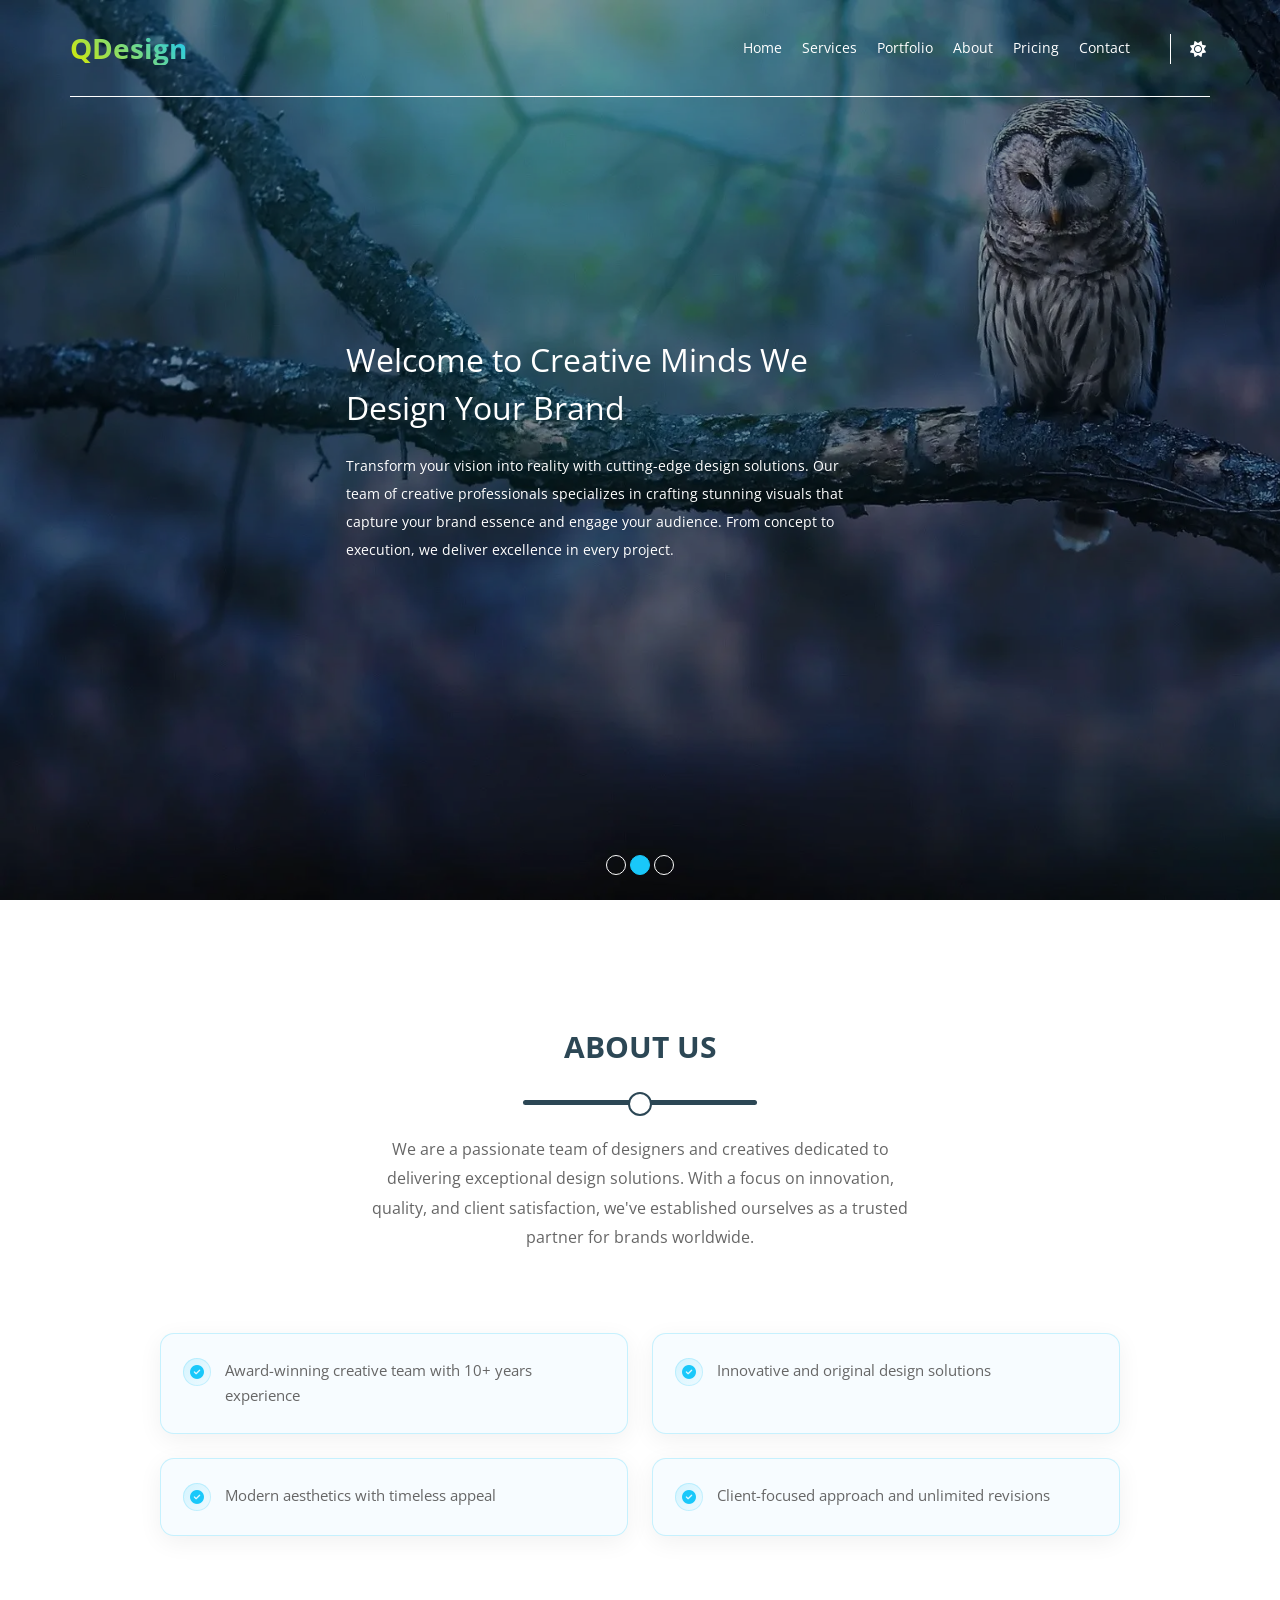
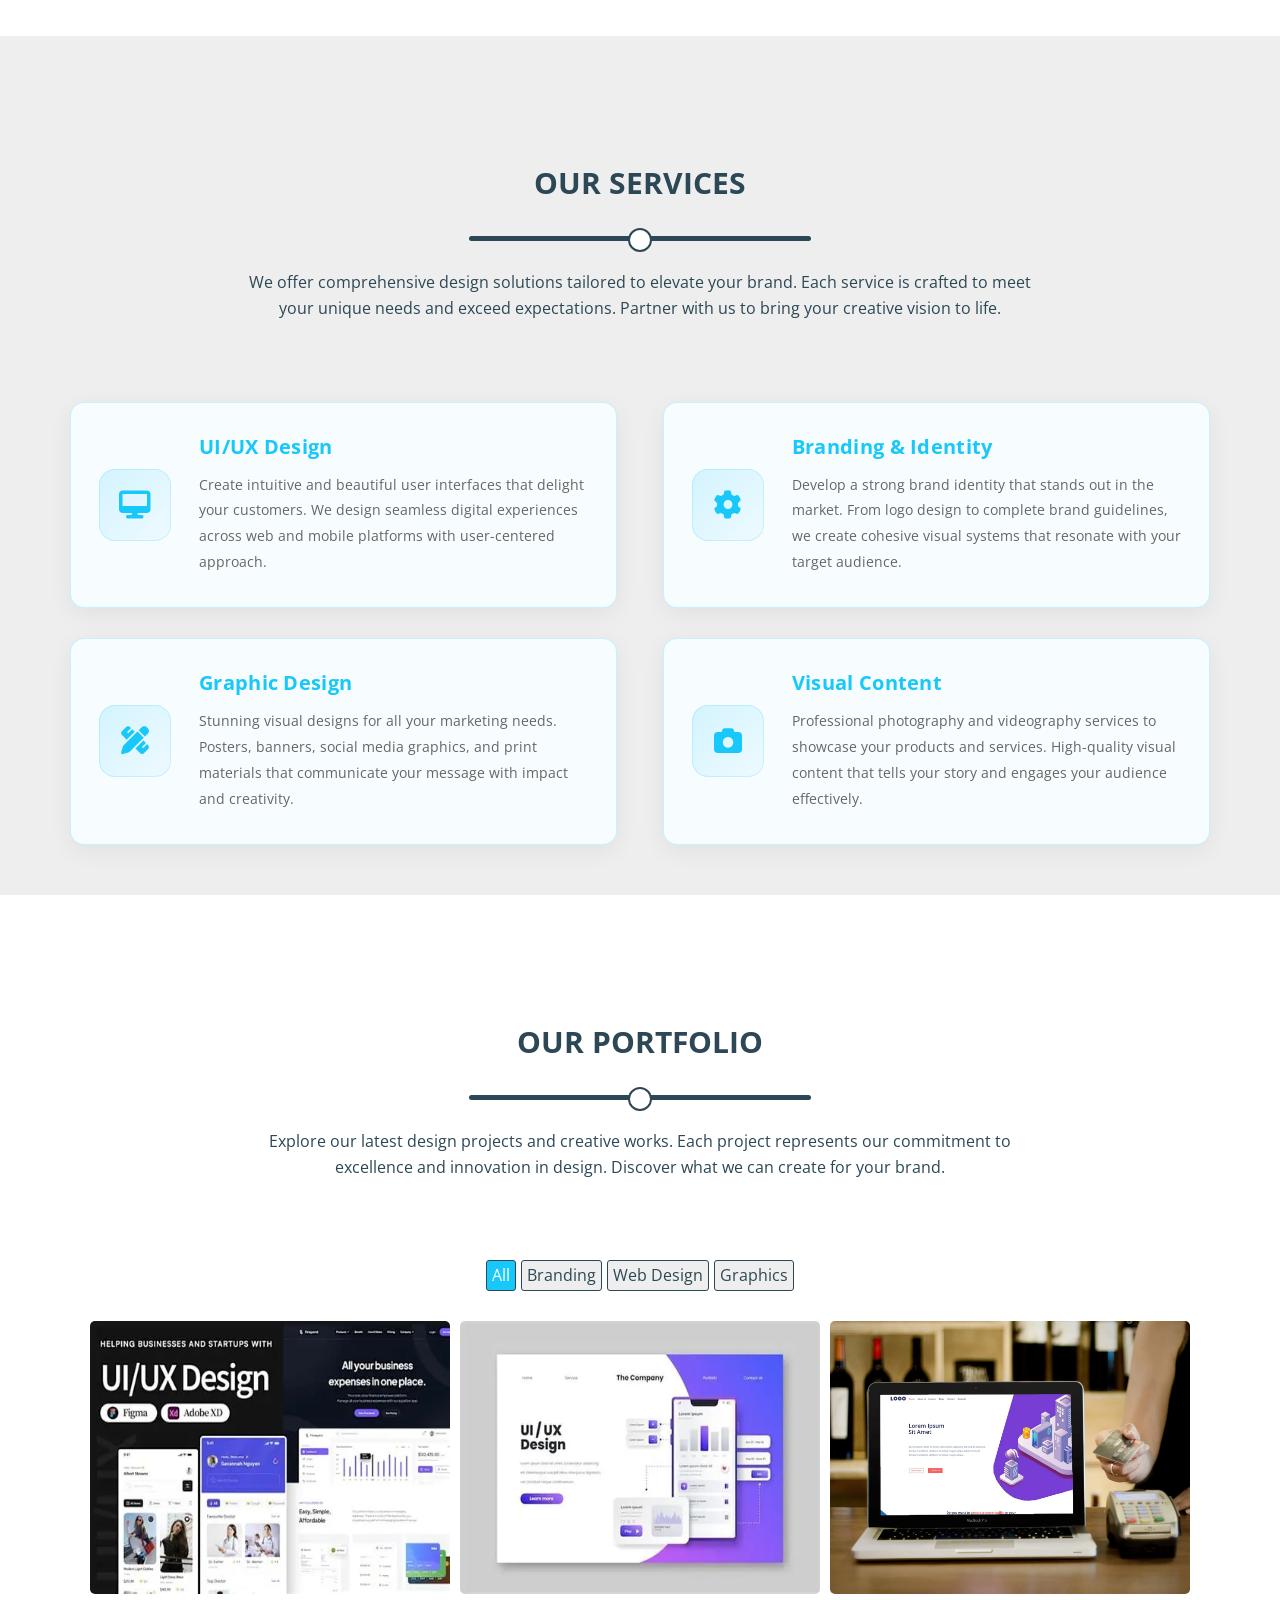
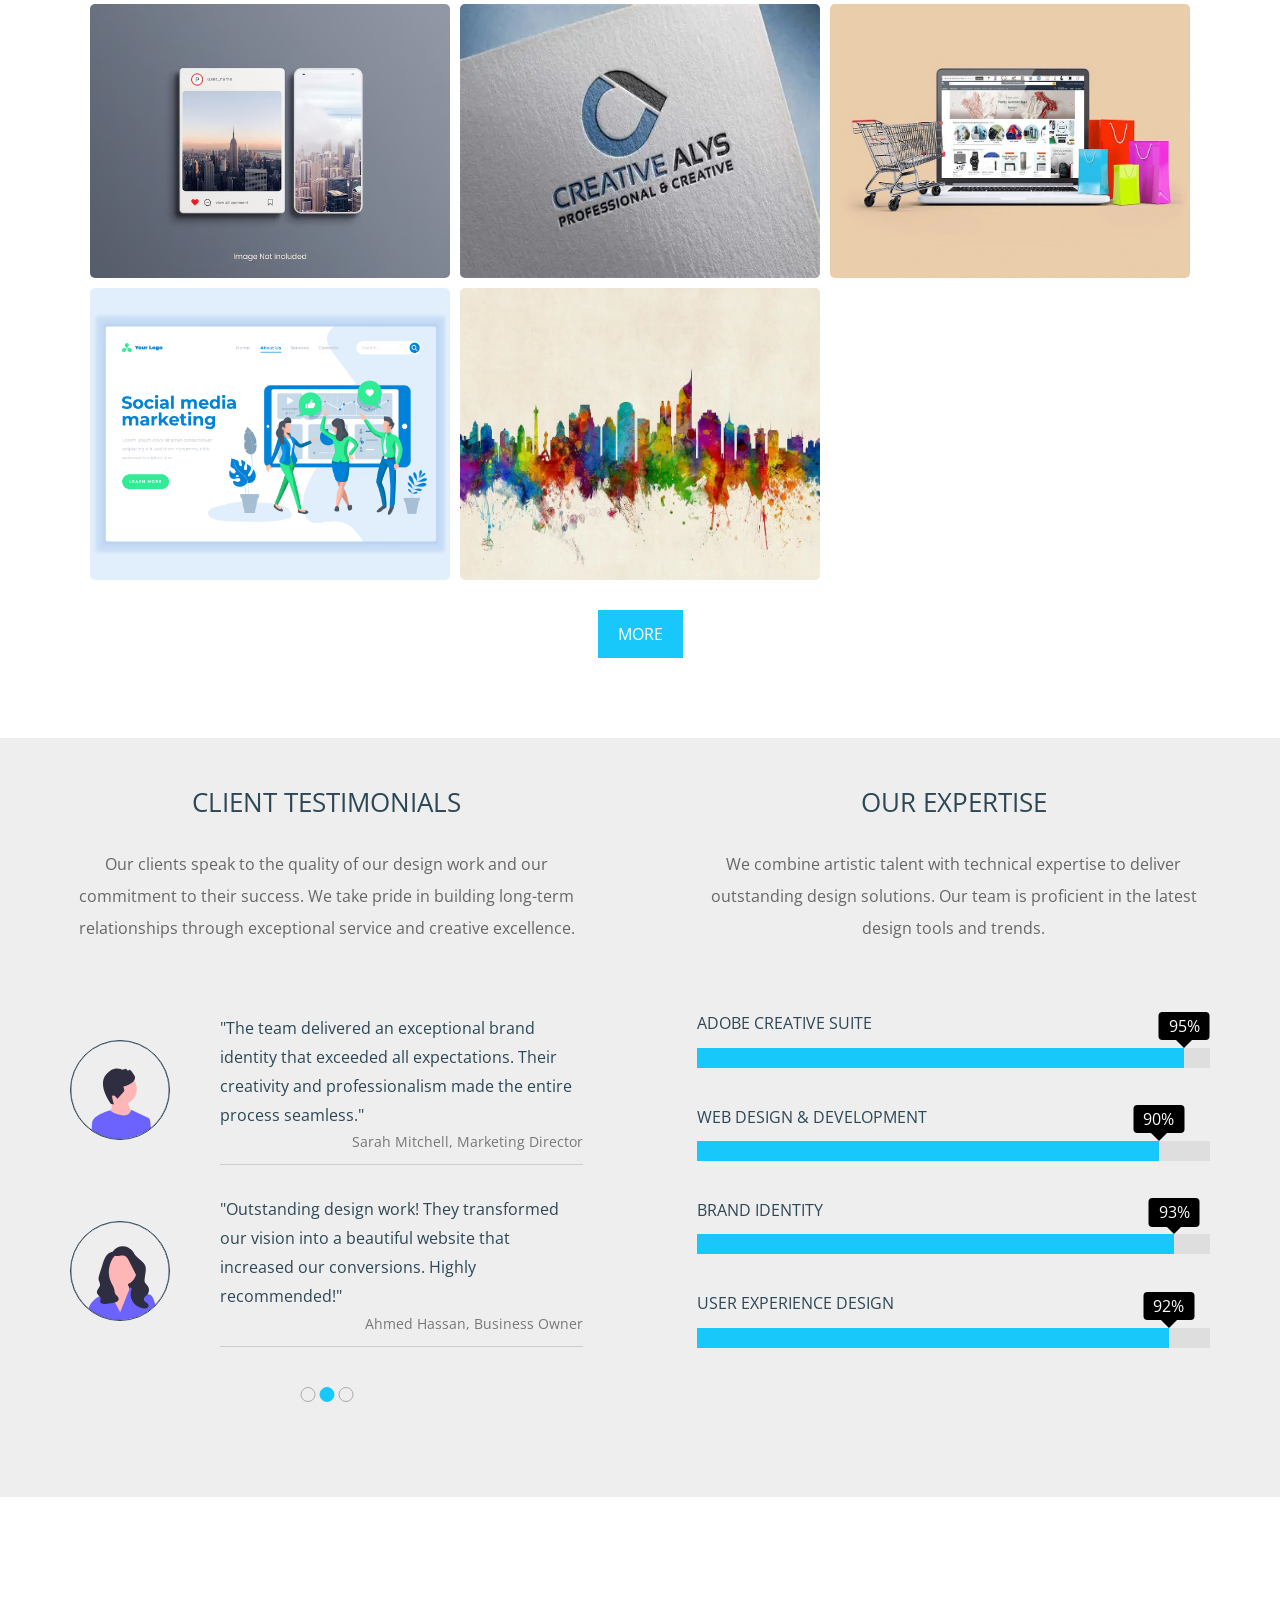
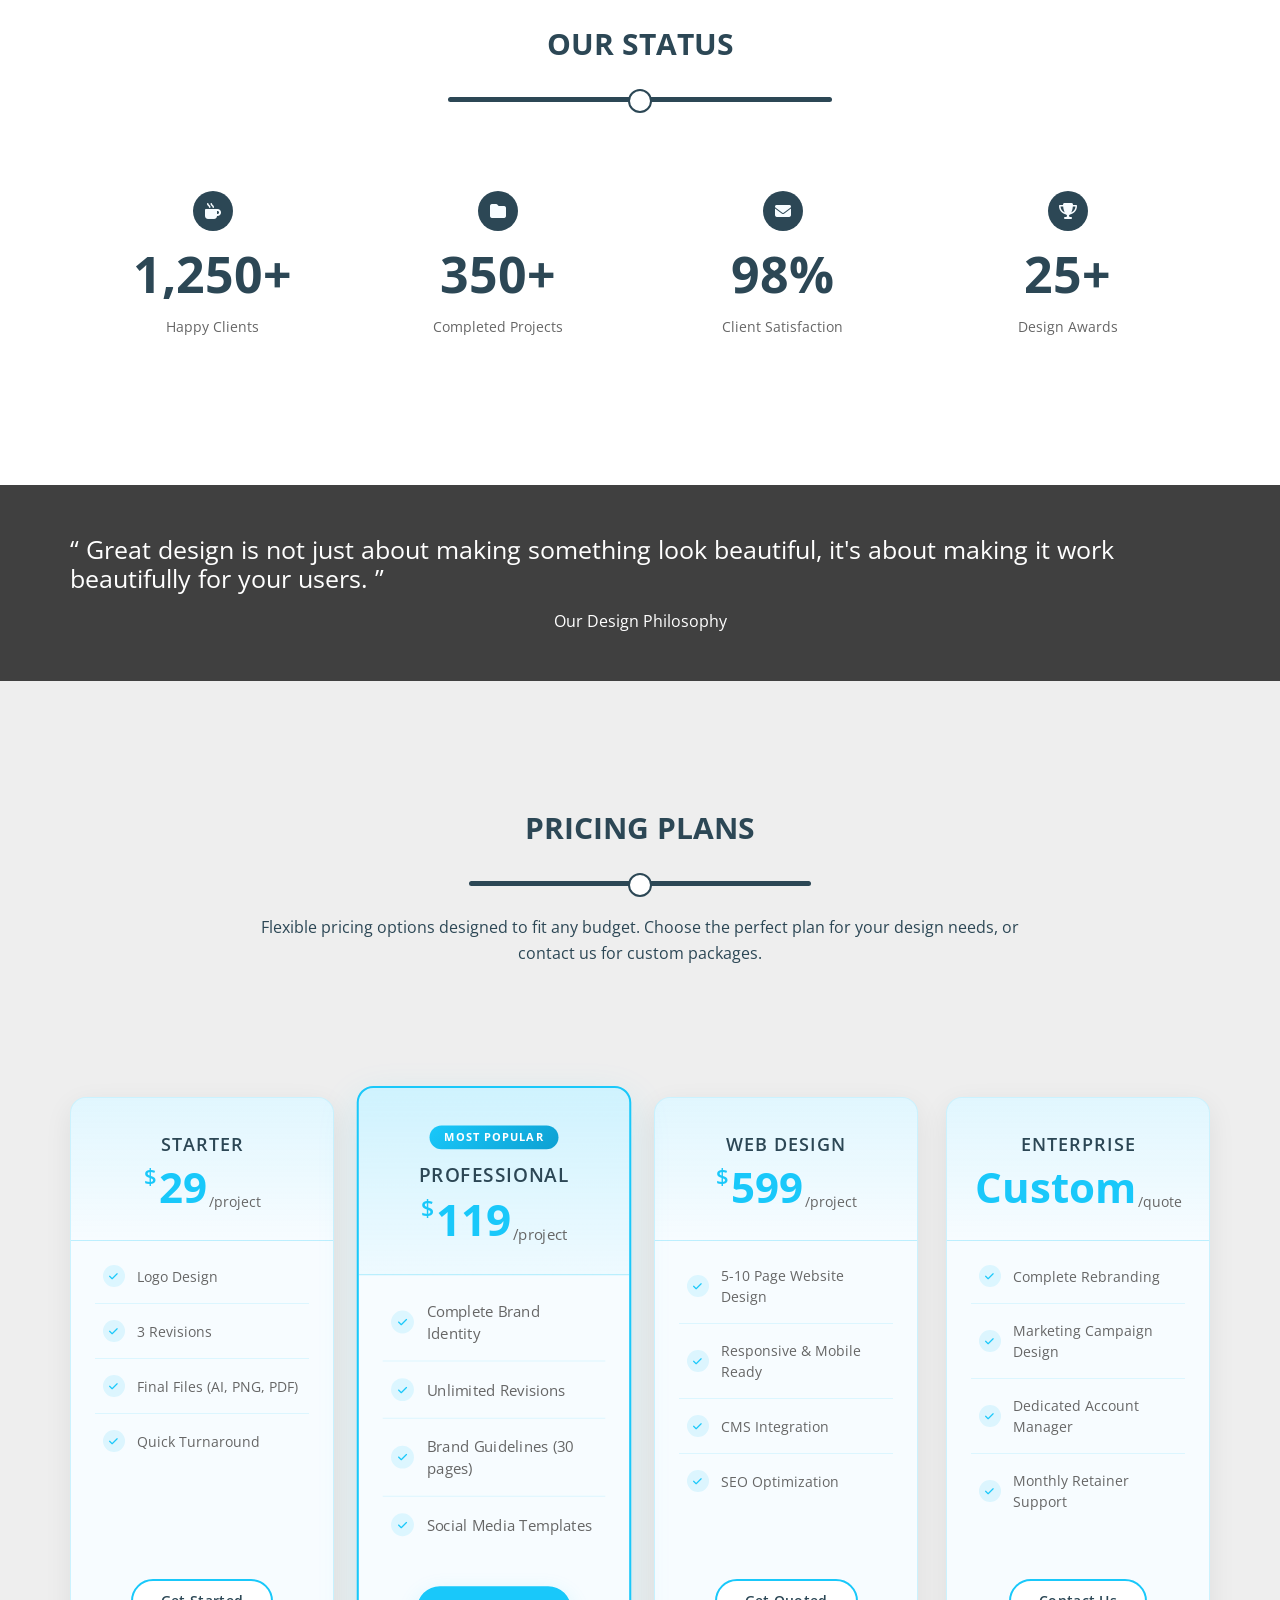
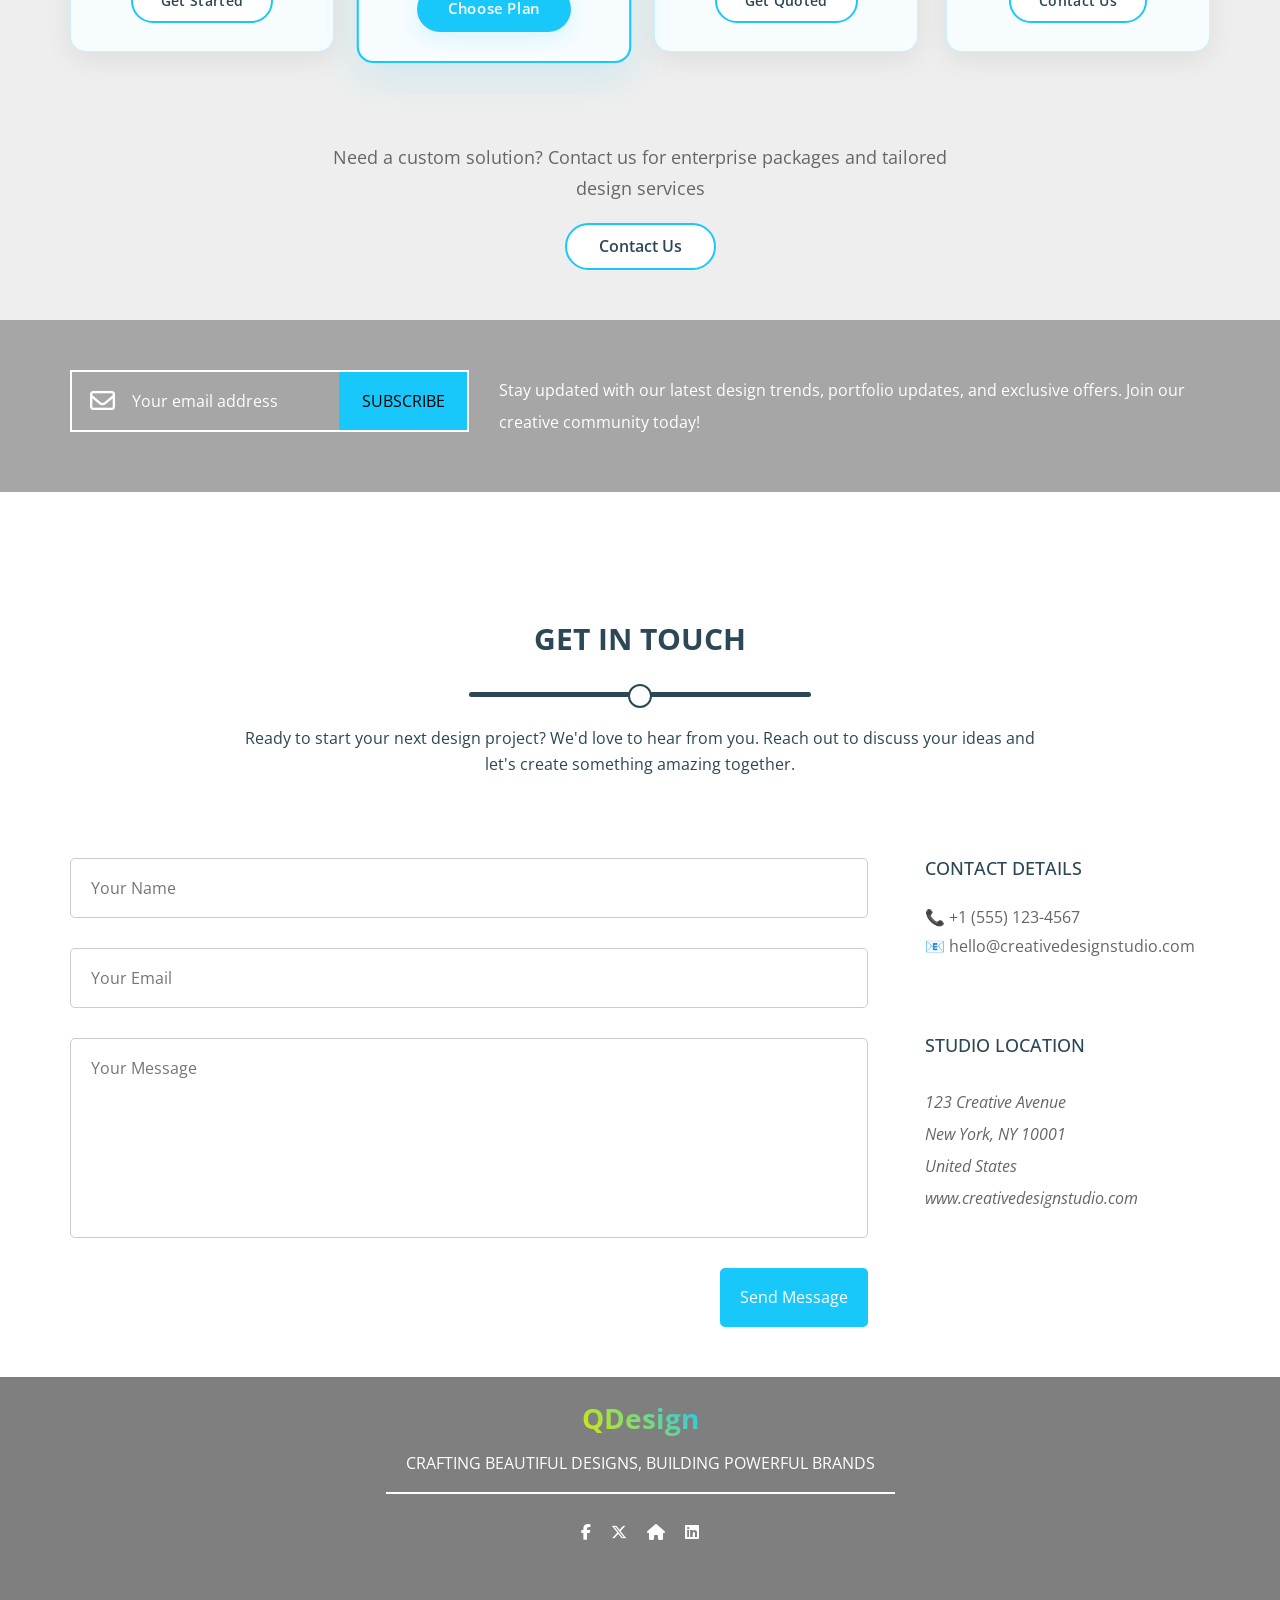
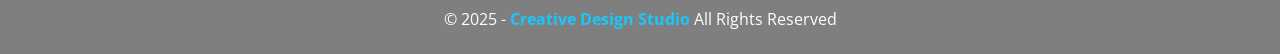
==== commit 3bd664bb: "fixed: repair image pathes" ====
--- a/index.html
+++ b/index.html
@@ -6,7 +6,7 @@
     <meta name="viewport" content="width=device-width, initial-scale=1.0">
     <meta name="description" content="Creative Design Studio - Professional Branding, UI/UX, and Visual Design Solutions">
     <title>QDesign</title>
-    <link rel="icon" href="/images/css.png" type="image/png">
+    <link rel="icon" href="images/css.png" type="image/png">
     <link rel="stylesheet" href="style/all.min.css">
     <link rel="stylesheet" href="style/normalize.css">
     <link rel="stylesheet" href="style/main.css">
@@ -160,7 +160,7 @@
         <div class="box-photos">
             <!-- one --> 
             <div class="photo wep appear">
-                <img src="/images/card1.webp" alt="card" loading="lazy">
+                <img src="images/card1.webp" alt="card" loading="lazy">
                 <div class="caption">
                     <h3>Modern Website Design</h3>
                     <p>Web Design</p>
@@ -168,7 +168,7 @@
             </div>
             <!-- tow -->
             <div class="photo app appear">
-                <img src="/images/card2.webp" alt="card" loading="lazy">
+                <img src="images/card2.webp" alt="card" loading="lazy">
                 <div class="caption">
                     <h3>Mobile App Interface</h3>
                     <p>App Branding</p>
@@ -176,7 +176,7 @@
             </div>
             <!-- three -->
             <div class="photo wep appear">
-                <img src="/images/card3.webp" alt="card" loading="lazy">
+                <img src="images/card3.webp" alt="card" loading="lazy">
                 <div class="caption">
                     <h3>Brand Identity System</h3>
                     <p>Web Design</p>
@@ -184,7 +184,7 @@
             </div>
             <!-- four -->
             <div class="photo app style appear">
-                <img src="/images/card6.avif" alt="card" loading="lazy">
+                <img src="images/card6.avif" alt="card" loading="lazy">
                 <div class="caption">
                     <h3>Marketing Campaign</h3>
                     <p>Graphics & Branding</p>
@@ -192,7 +192,7 @@
             </div>
             <!-- one -->
             <div class="photo print style appear">
-                <img src="/images/card5.webp" alt="card" loading="lazy">
+                <img src="images/card5.webp" alt="card" loading="lazy">
                 <div class="caption">
                     <h3>Print Media Design</h3>
                     <p>Print Media & Branding</p>
@@ -200,7 +200,7 @@
             </div>
             <!-- tow -->
             <div class="photo wep appear">
-                <img src="/images/card4e.webp" alt="card" loading="lazy">
+                <img src="images/card4e.webp" alt="card" loading="lazy">
                 <div class="caption">
                     <h3>E-commerce Platform</h3>
                     <p>Web Design</p>
@@ -208,7 +208,7 @@
             </div>
             <!-- three -->
             <div class="photo print style appear">
-                <img src="/images/card8.avif" alt="card" loading="lazy">
+                <img src="images/card8.avif" alt="card" loading="lazy">
                 <div class="caption">
                     <h3>Social Media Branding</h3>
                     <p>Print Media & Graphics</p>
@@ -216,7 +216,7 @@
             </div>
             <!-- Four -->
             <div class="photo print appear">
-                <img src="/images/shuffle-02.webp" alt="card" loading="lazy">
+                <img src="images/shuffle-02.webp" alt="card" loading="lazy">
                 <div class="caption">
                     <h3>Product Photography</h3>
                     <p>Print Media</p>
@@ -240,14 +240,14 @@
                     We take pride in building long-term relationships through exceptional service and creative excellence.
                 </p>
                 <div class="content">
-                    <img src="/images/male.svg" alt="person">
+                    <img src="images/male.svg" alt="person">
                     <div class="text">
                         "The team delivered an exceptional brand identity that exceeded all expectations. Their creativity and professionalism made the entire process seamless."
                         <p>Sarah Mitchell, Marketing Director</p>
                     </div>
                 </div>
                 <div class="content">
-                    <img src="/images/female.svg" alt="person">
+                    <img src="images/female.svg" alt="person">
                     <div class="text">
                         "Outstanding design work! They transformed our vision into a beautiful website that increased our conversions. Highly recommended!"
                         
--- a/style/main.css
+++ b/style/main.css
@@ -270,7 +270,7 @@
 
 /*#region Start landing   */
 .landing {
-    background-image: url(/images/landing.webp);
+    background-image: url(../images//landing.webp);
     background-color: #a3a2a4;
     height: 100vh;
     background-repeat: no-repeat;
@@ -945,7 +945,7 @@
     margin-top: var(--section-padding);
     padding-top: var(--section-padding);
     padding-bottom: var(--section-padding);
-    background-image: url(/images/quote.webp);
+    background-image: url(images/quote.webp);
     position: relative;
     background-size: cover;
 }
@@ -1225,7 +1225,7 @@
 .subscribe {
     padding-top: var(--section-padding);
     padding-bottom: var(--section-padding);
-    background-image: url(/images/subscribe.webp);
+    background-image: url(images/subscribe.webp);
     position: relative;
     background-size: cover;
 }
@@ -1430,7 +1430,7 @@
 .footer {
     padding-top: calc((var(--section-padding))/2);
     padding-bottom: calc((var(--section-padding))/2);
-    background-image: url(/images/subscribe.webp);
+    background-image: url(images/subscribe.webp);
     background-size: cover;
     position: relative;
 }
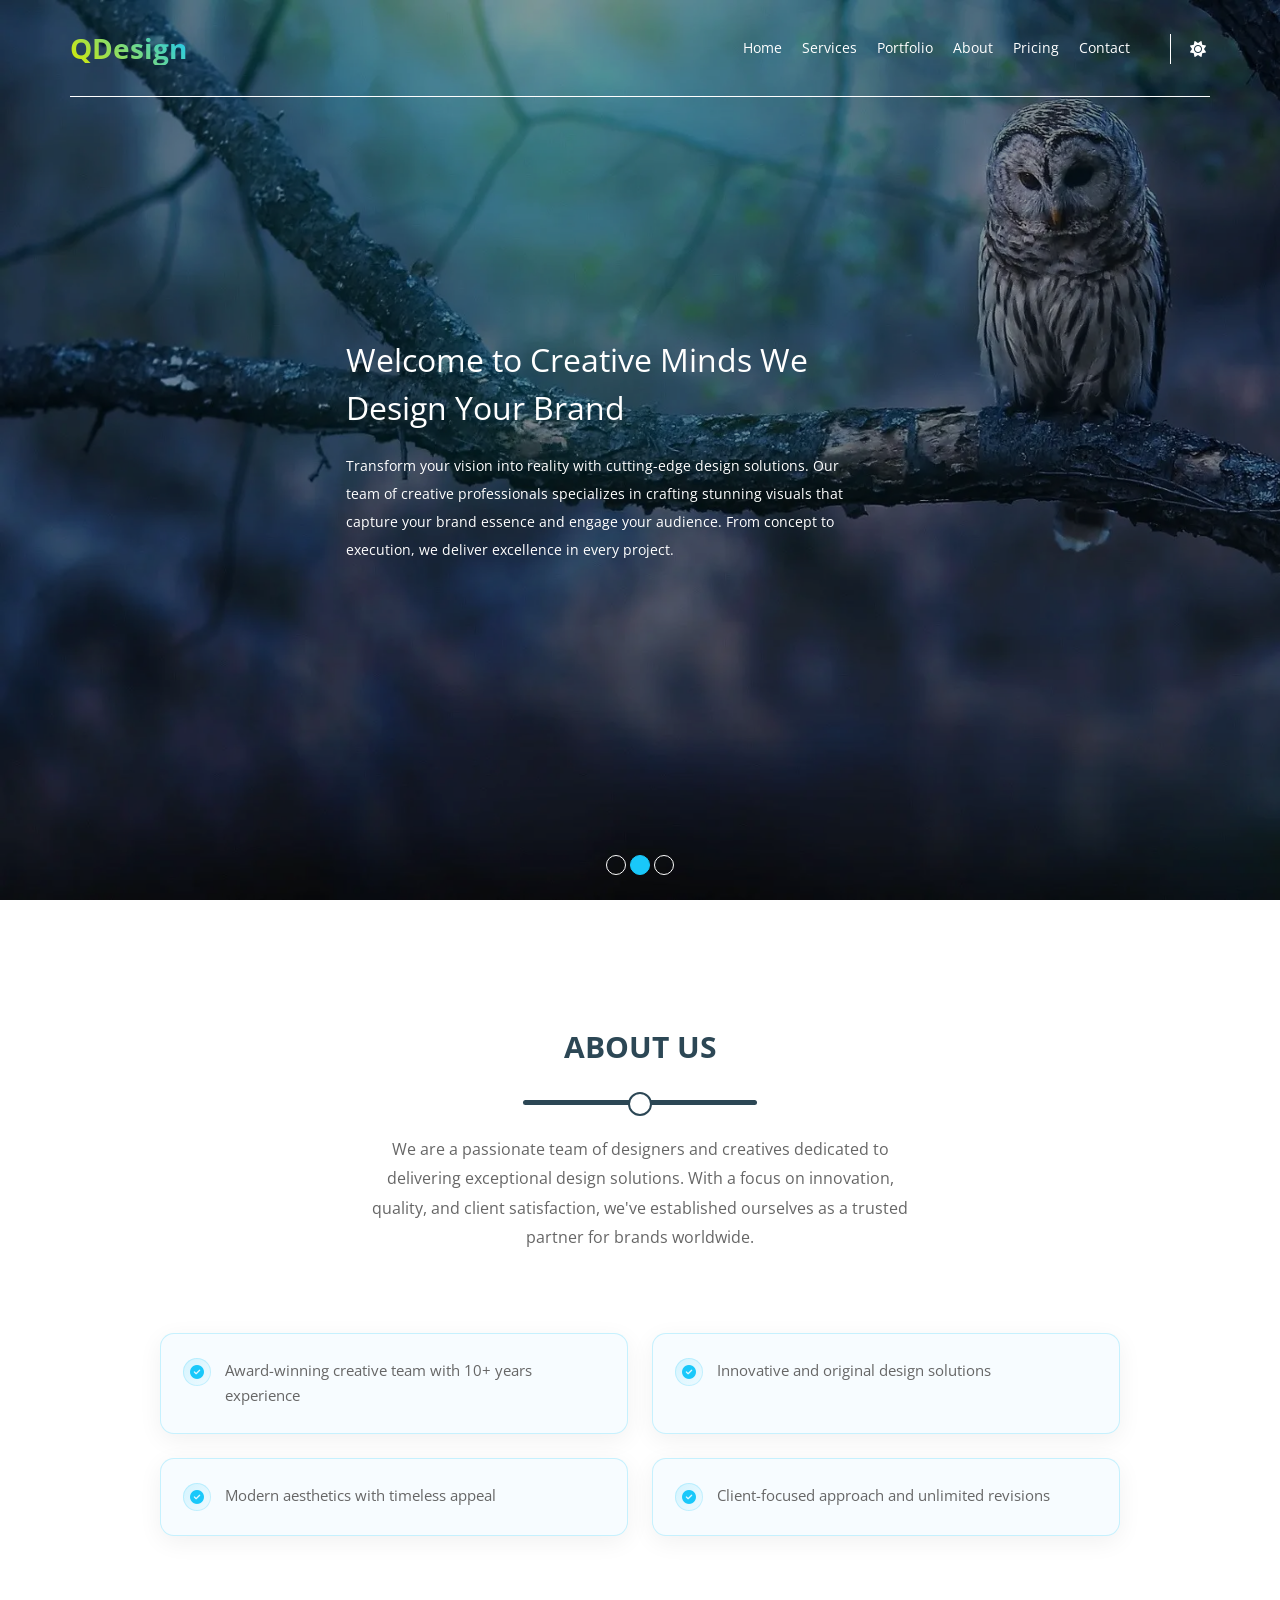
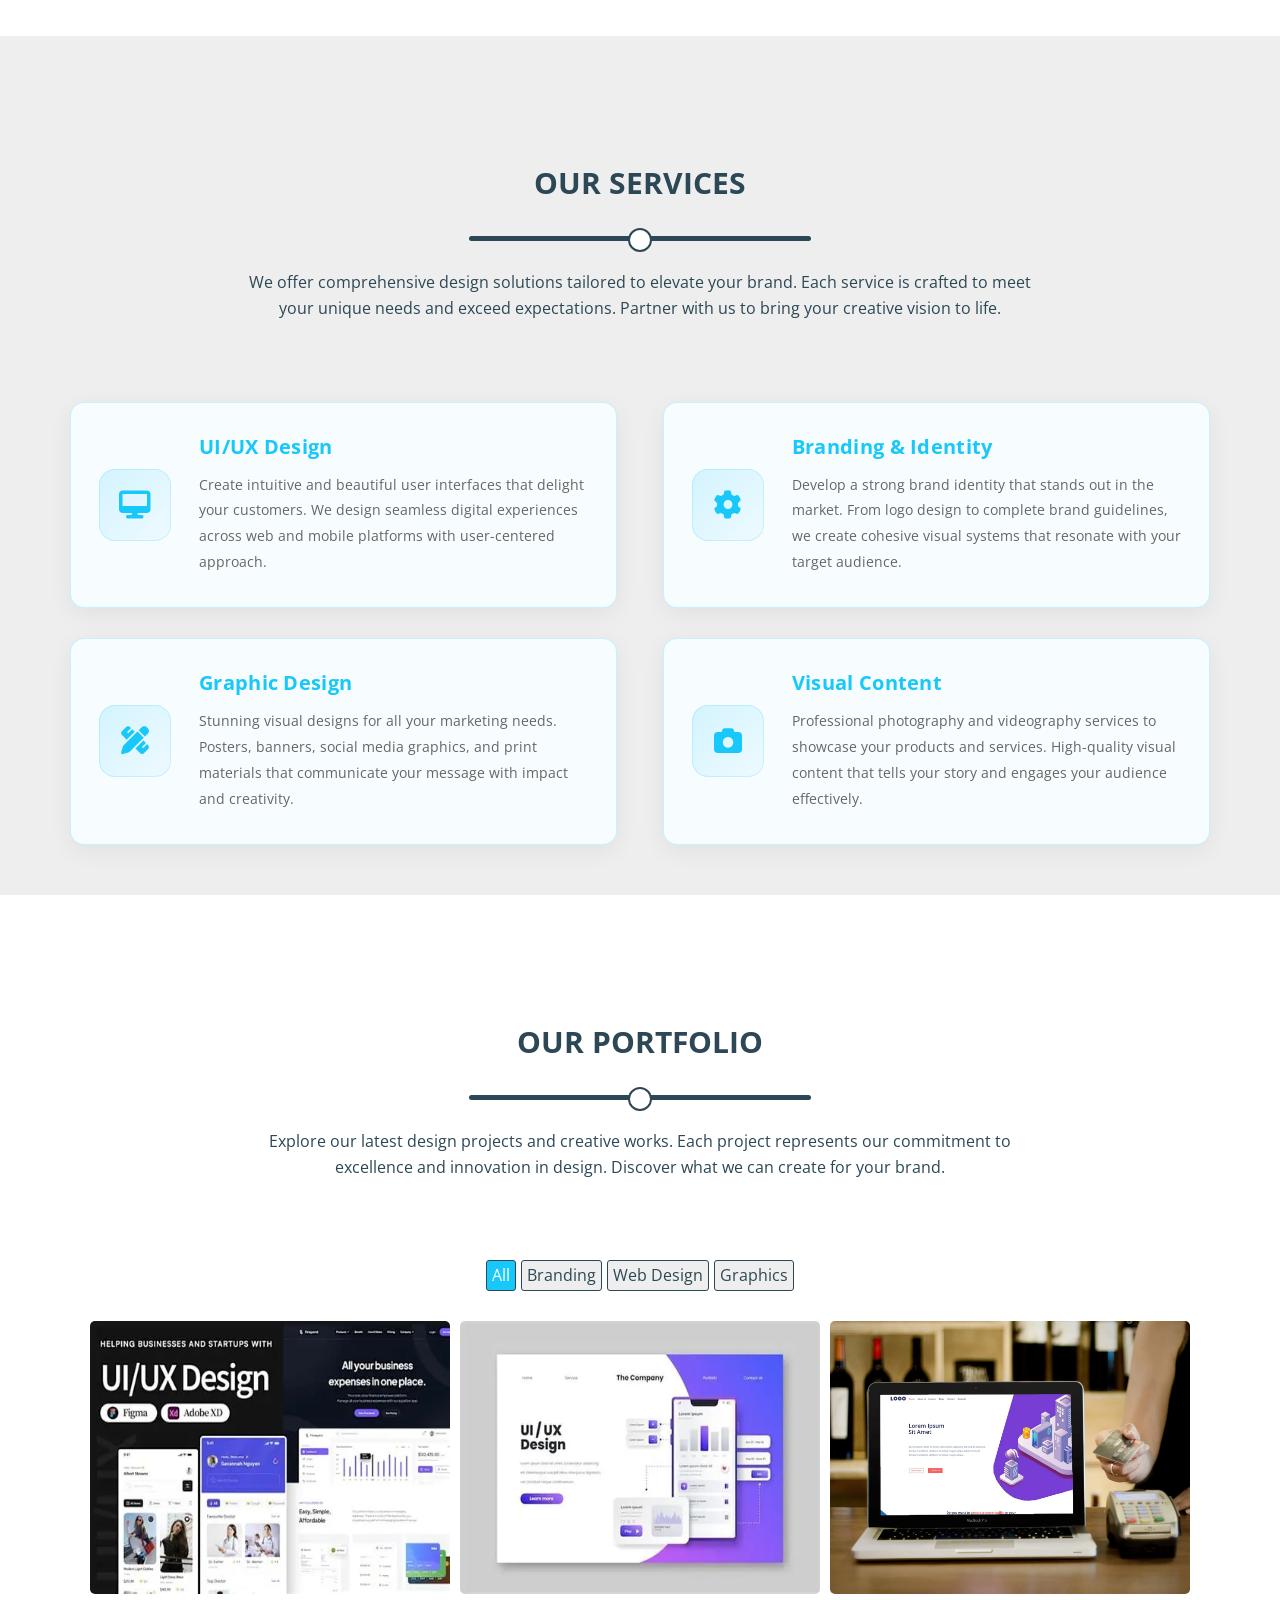
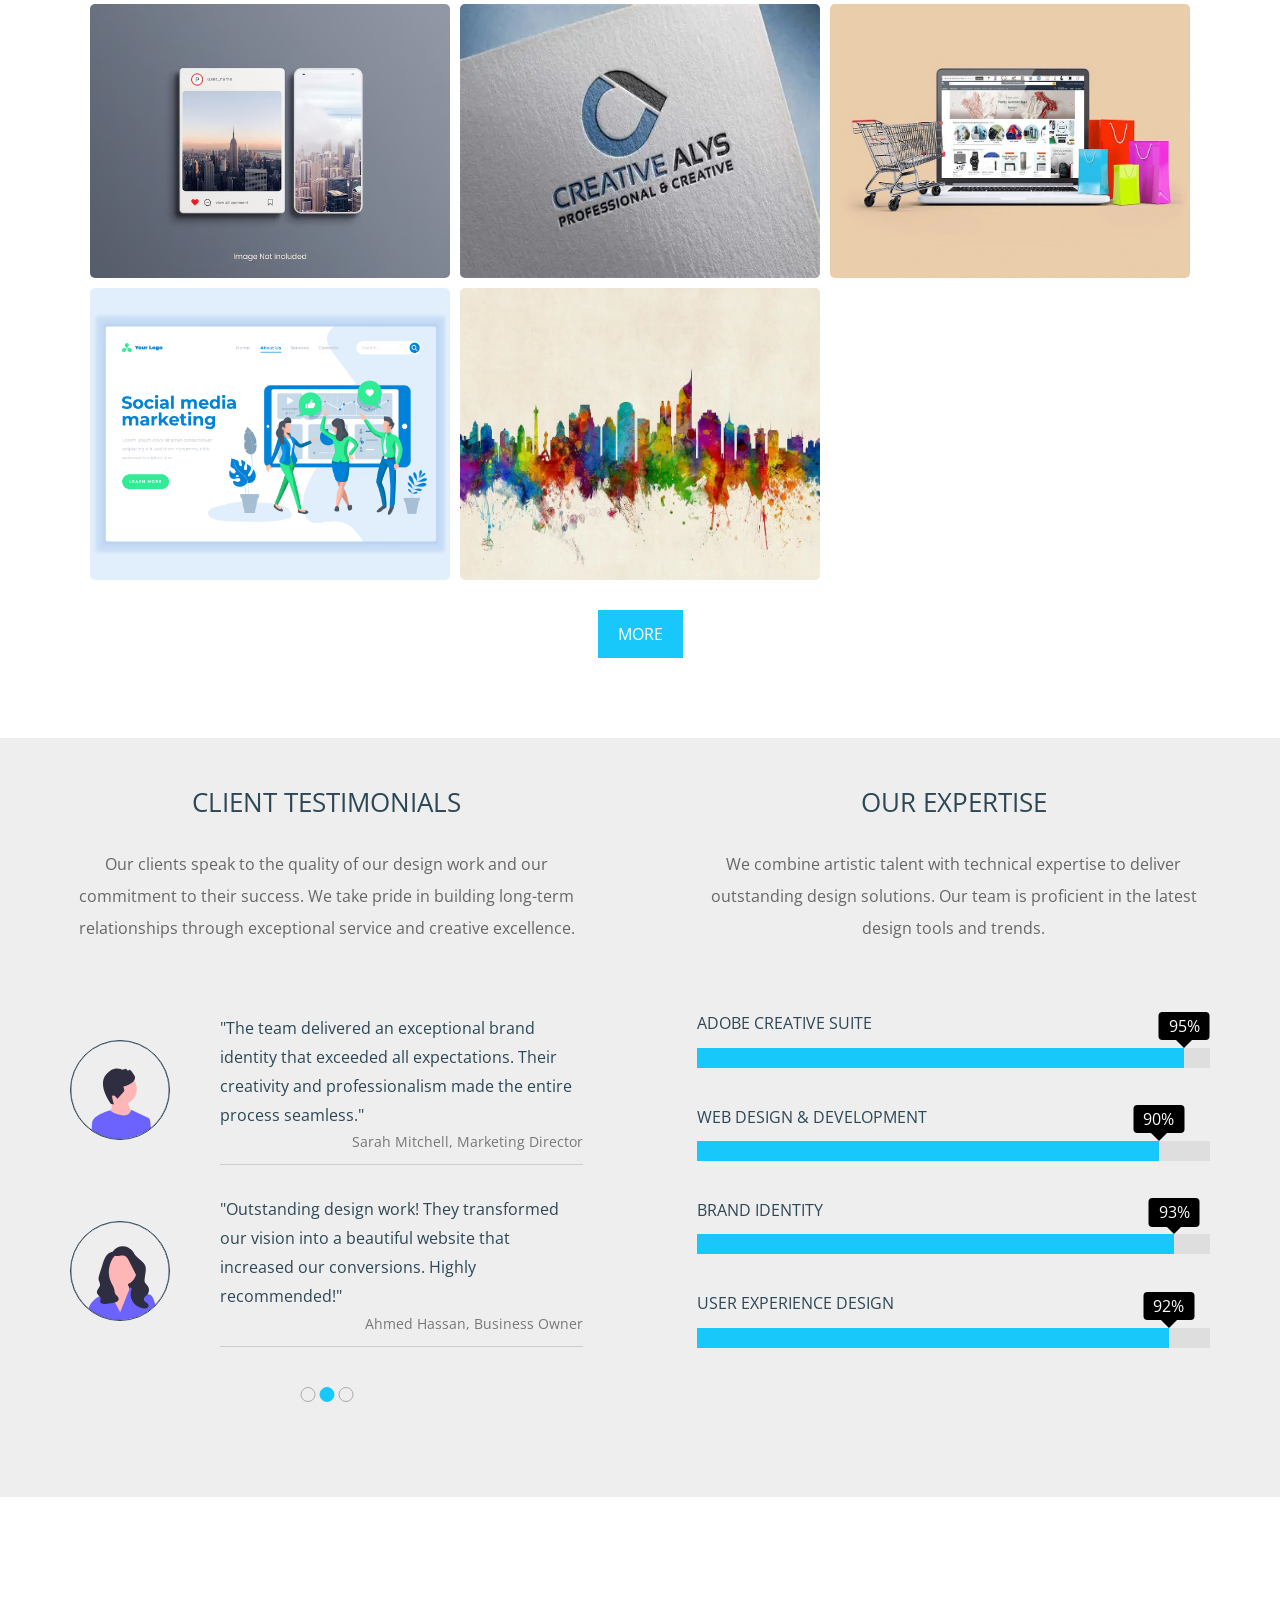
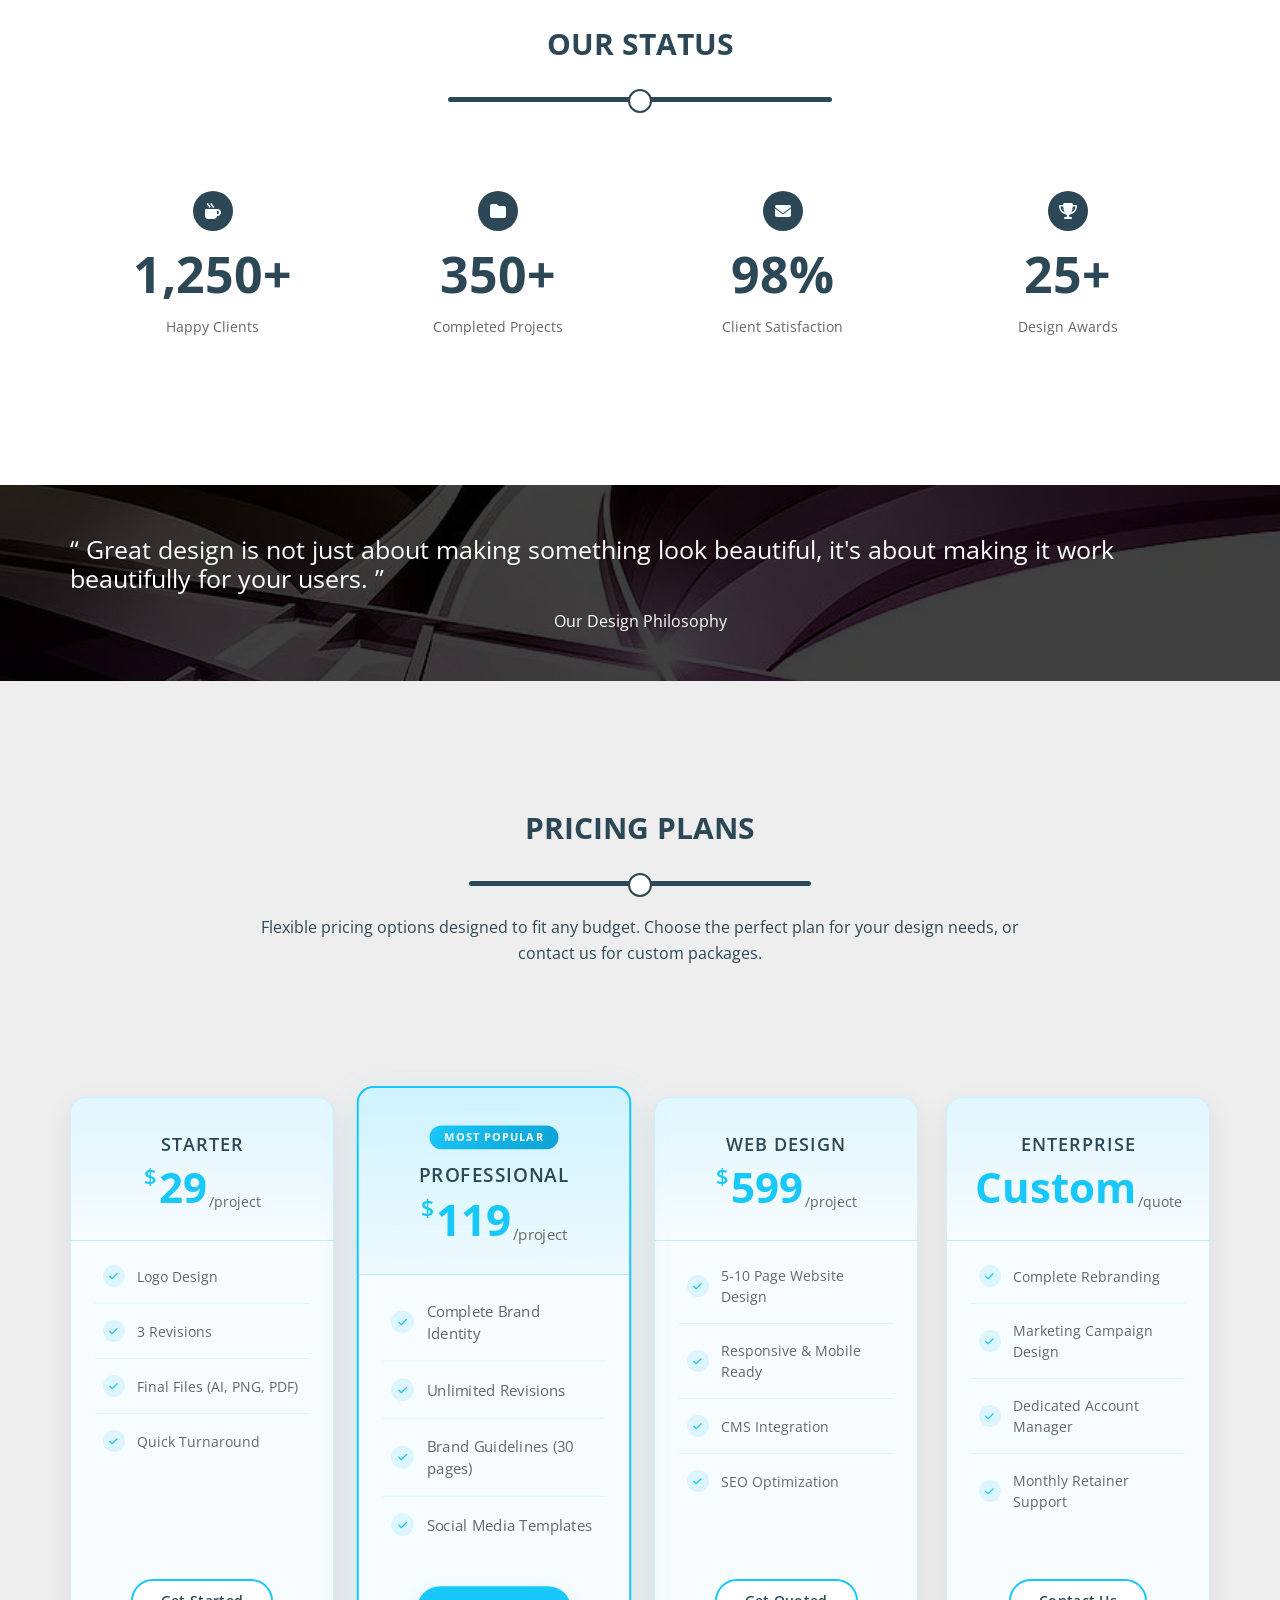
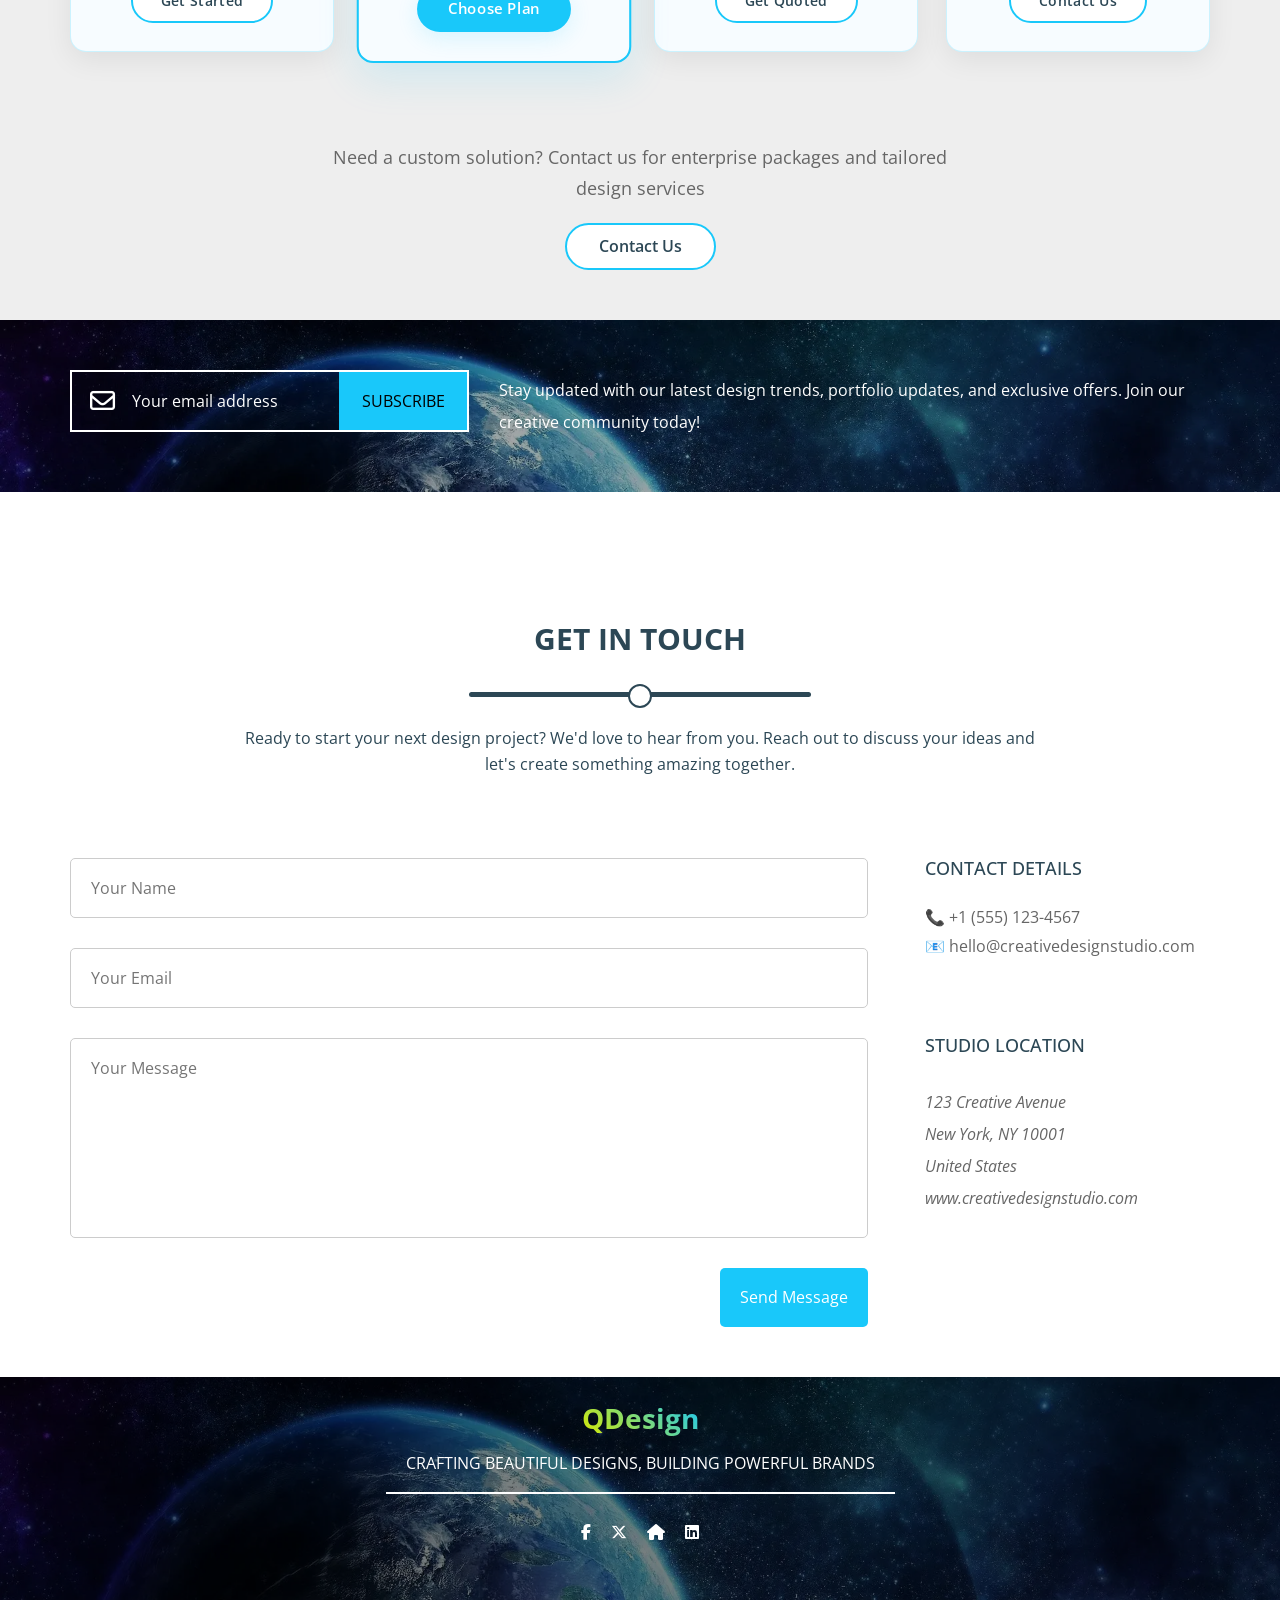
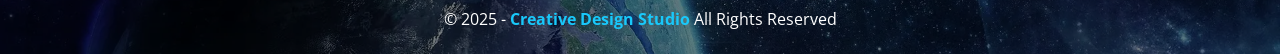
==== commit 7ae5aedd: "fixed: font blocking by preload link" ====
--- a/index.html
+++ b/index.html
@@ -6,6 +6,9 @@
     <meta name="viewport" content="width=device-width, initial-scale=1.0">
     <meta name="description" content="Creative Design Studio - Professional Branding, UI/UX, and Visual Design Solutions">
     <title>QDesign</title>
+    <link rel="preload" href="webfonts/fa-solid-900.woff2" as="font" type="font/woff2" crossorigin>
+    <link rel="preload" href="webfonts/fa-brands-400.woff2" as="font" type="font/woff2" crossorigin>
+    <link rel="preload" href="webfonts/fa-regular-400.woff2" as="font" type="font/woff2" crossorigin>
     <link rel="icon" href="images/css.png" type="image/png">
     <link rel="stylesheet" href="style/all.min.css">
     <link rel="stylesheet" href="style/normalize.css">
--- a/style/main.css
+++ b/style/main.css
@@ -270,7 +270,7 @@
 
 /*#region Start landing   */
 .landing {
-    background-image: url(../images//landing.webp);
+    background-image: url("../images/landing.webp");
     background-color: #a3a2a4;
     height: 100vh;
     background-repeat: no-repeat;
@@ -945,11 +945,10 @@
     margin-top: var(--section-padding);
     padding-top: var(--section-padding);
     padding-bottom: var(--section-padding);
-    background-image: url(images/quote.webp);
+    background-image: url("../images/quote.webp");
     position: relative;
     background-size: cover;
 }
-
 .quote::after {
     content: "";
     position: absolute;
@@ -1225,7 +1224,7 @@
 .subscribe {
     padding-top: var(--section-padding);
     padding-bottom: var(--section-padding);
-    background-image: url(images/subscribe.webp);
+    background-image: url("../images/subscribe.webp");
     position: relative;
     background-size: cover;
 }
@@ -1430,7 +1429,7 @@
 .footer {
     padding-top: calc((var(--section-padding))/2);
     padding-bottom: calc((var(--section-padding))/2);
-    background-image: url(images/subscribe.webp);
+    background-image: url("../images/subscribe.webp");
     background-size: cover;
     position: relative;
 }
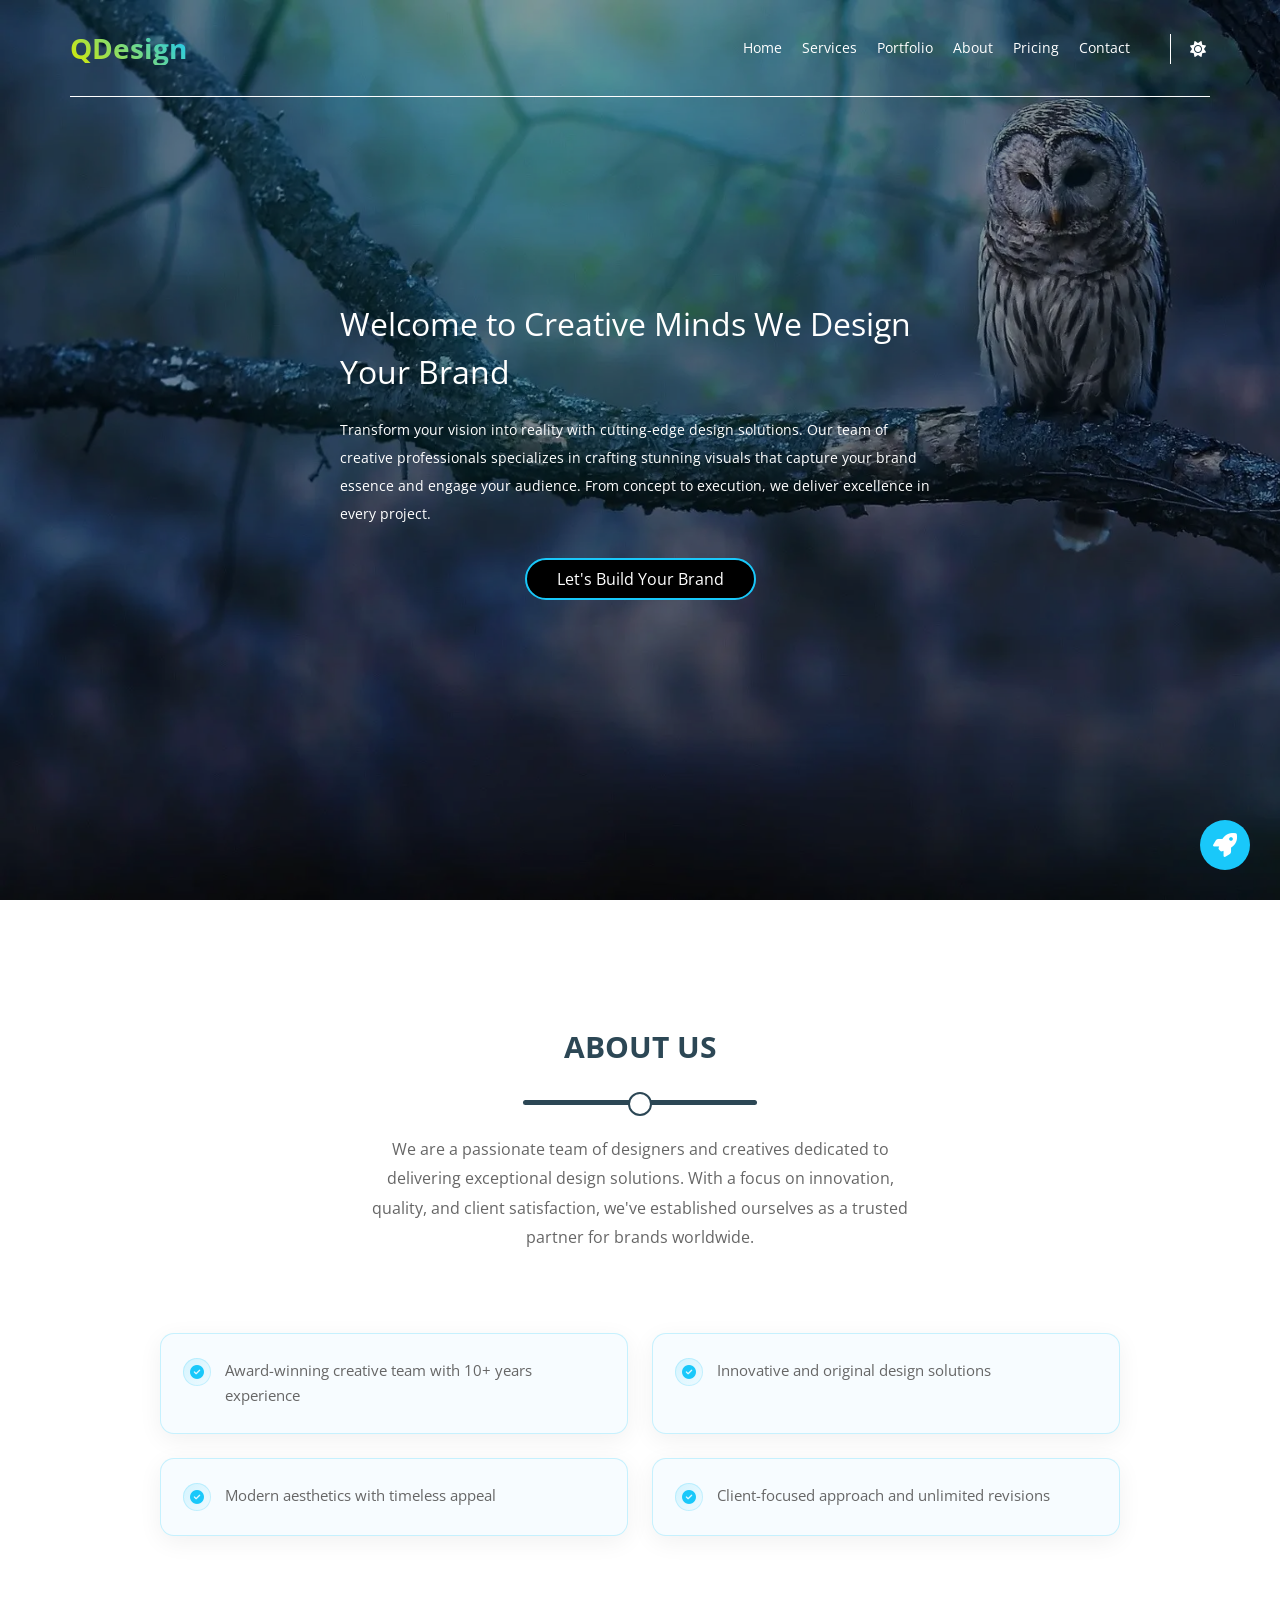
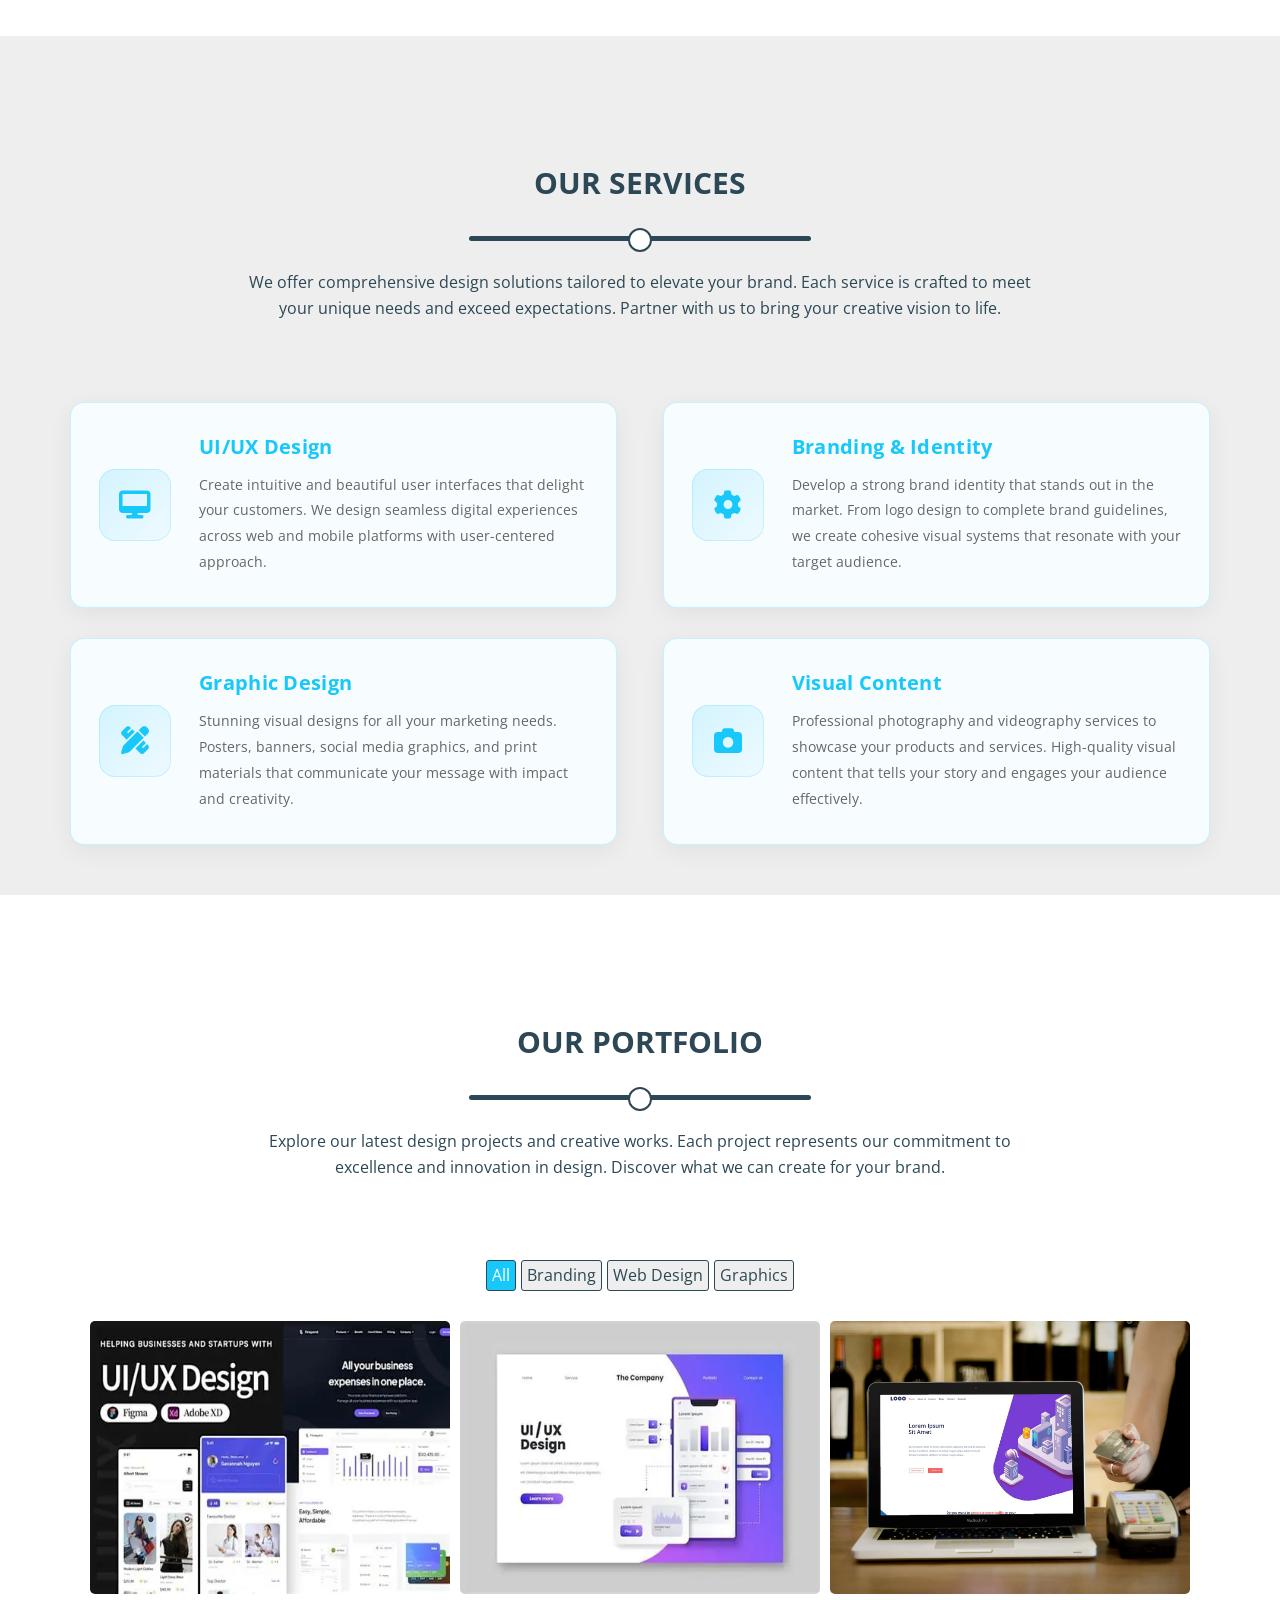
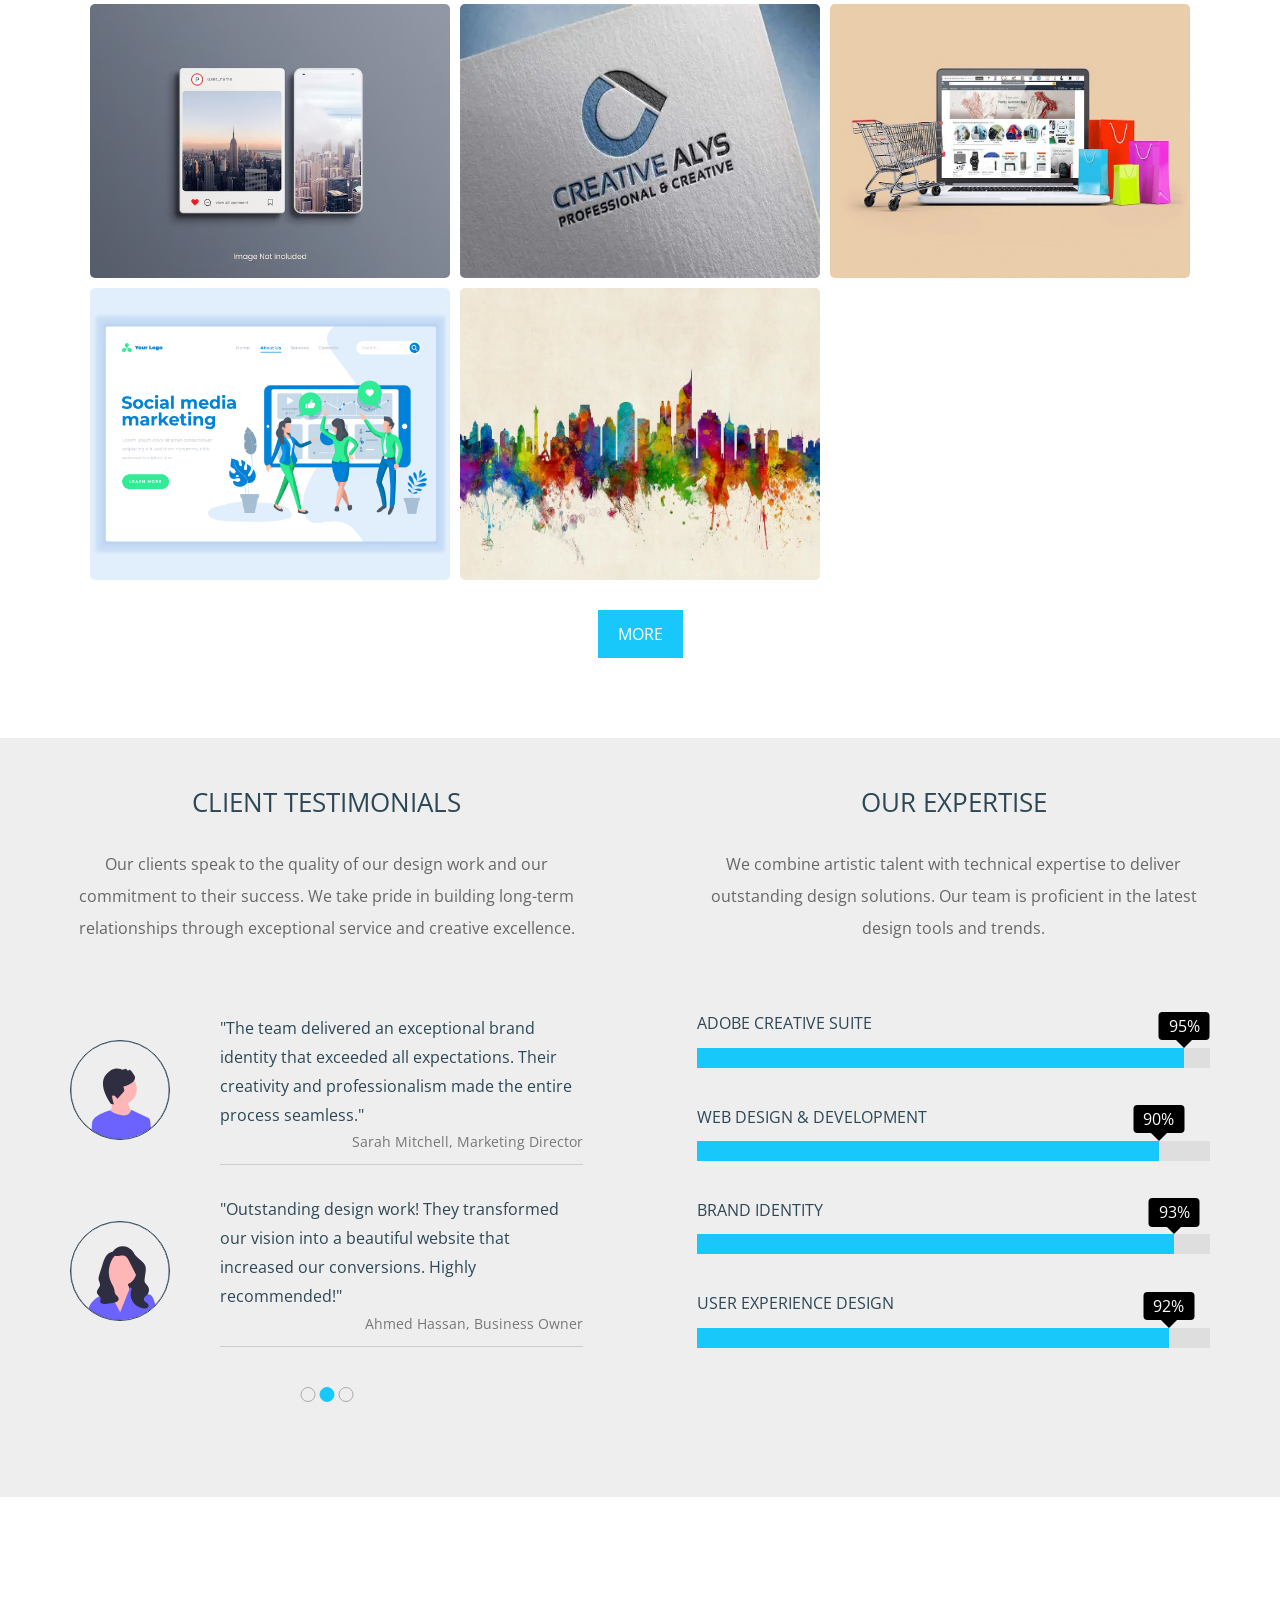
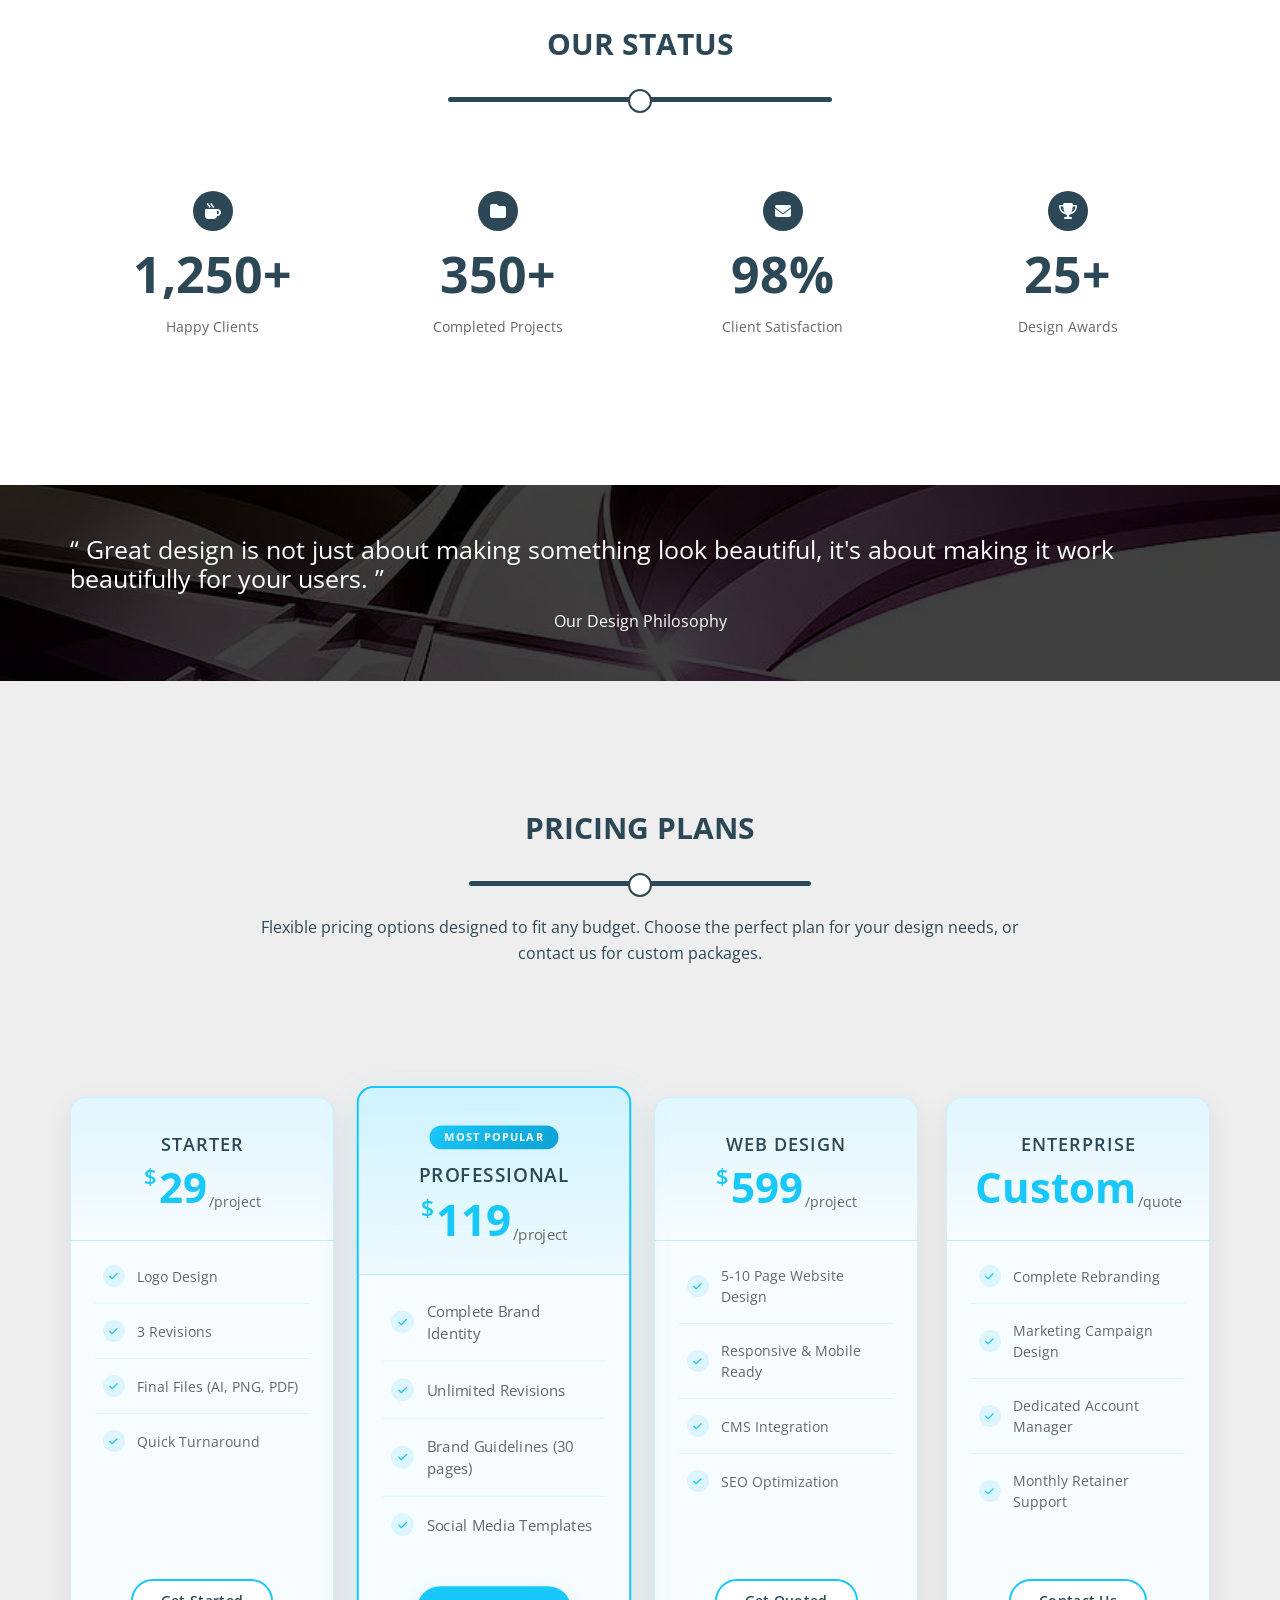
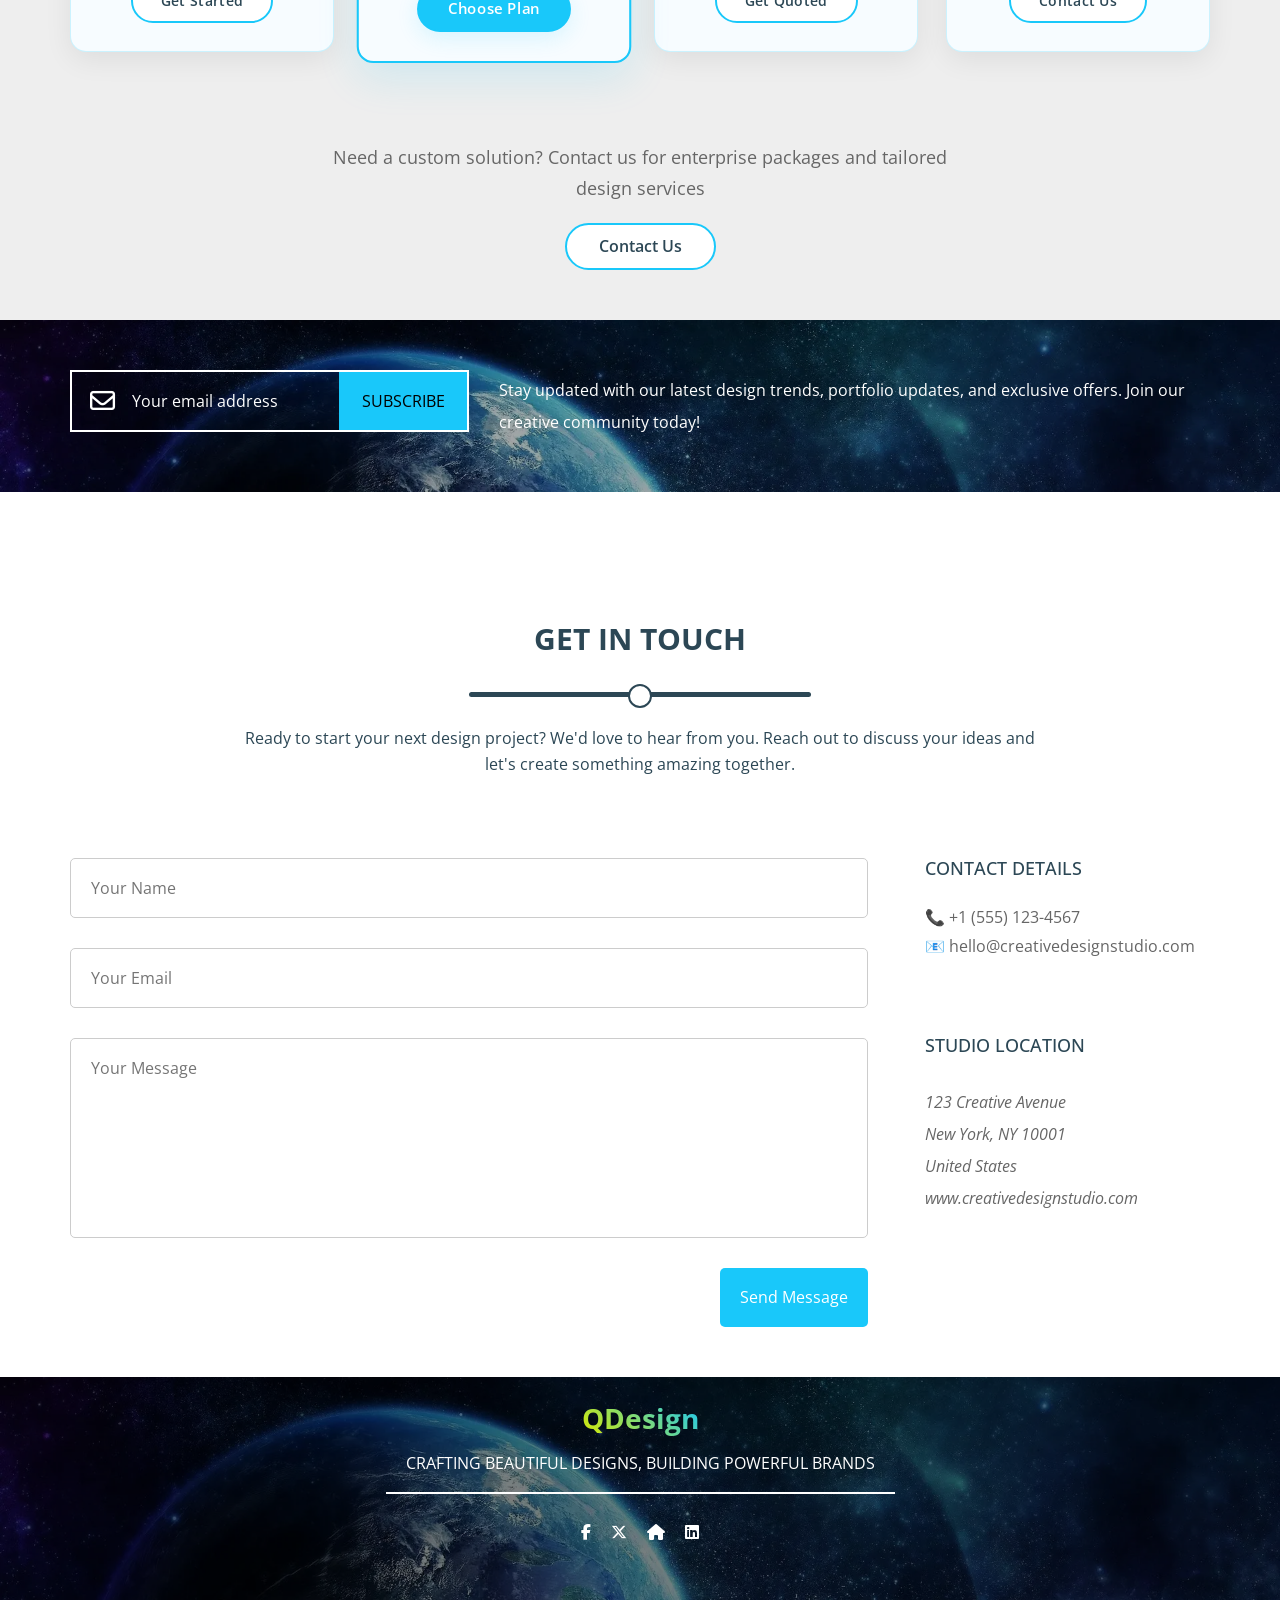
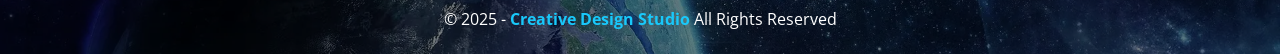
==== commit a9cbf0f6: "improve hero" ====
--- a/index.html
+++ b/index.html
@@ -1,499 +1,561 @@
-<!DOCTYPE html>
+<!doctype html>
 <html lang="en">
-
-<head>
-    <meta charset="UTF-8">
-    <meta name="viewport" content="width=device-width, initial-scale=1.0">
-    <meta name="description" content="Creative Design Studio - Professional Branding, UI/UX, and Visual Design Solutions">
+  <head>
+    <meta charset="UTF-8" />
+    <meta name="viewport" content="width=device-width, initial-scale=1.0" />
+    <meta
+      name="description"
+      content="Creative Design Studio - Professional Branding, UI/UX, and Visual Design Solutions"
+    />
     <title>QDesign</title>
-    <link rel="preload" href="webfonts/fa-solid-900.woff2" as="font" type="font/woff2" crossorigin>
-    <link rel="preload" href="webfonts/fa-brands-400.woff2" as="font" type="font/woff2" crossorigin>
-    <link rel="preload" href="webfonts/fa-regular-400.woff2" as="font" type="font/woff2" crossorigin>
-    <link rel="icon" href="images/css.png" type="image/png">
-    <link rel="stylesheet" href="style/all.min.css">
-    <link rel="stylesheet" href="style/normalize.css">
-    <link rel="stylesheet" href="style/main.css">
-    <link rel="preconnect" href="https://fonts.googleapis.com">
-<link rel="preconnect" href="https://fonts.gstatic.com" crossorigin>
-<link href="https://fonts.googleapis.com/css2?family=Open+Sans:ital,wght@0,300..800;1,300..800&display=swap" rel="stylesheet">
-</head>
-
-<body>
+    <link
+      rel="preload"
+      href="webfonts/fa-solid-900.woff2"
+      as="font"
+      type="font/woff2"
+      crossorigin
+    />
+    <link
+      rel="preload"
+      href="webfonts/fa-brands-400.woff2"
+      as="font"
+      type="font/woff2"
+      crossorigin
+    />
+    <link
+      rel="preload"
+      href="webfonts/fa-regular-400.woff2"
+      as="font"
+      type="font/woff2"
+      crossorigin
+    />
+    <link rel="icon" href="images/css.png" type="image/png" />
+    <link rel="stylesheet" href="style/all.min.css" />
+    <link rel="stylesheet" href="style/normalize.css" />
+    <link rel="stylesheet" href="style/main.css" />
+    <link rel="preconnect" href="https://fonts.googleapis.com" />
+    <link rel="preconnect" href="https://fonts.gstatic.com" crossorigin />
+    <link
+      href="https://fonts.googleapis.com/css2?family=Open+Sans:ital,wght@0,300..800;1,300..800&display=swap"
+      rel="stylesheet"
+    />
+  </head>
+
+  <body>
     <!--#region Start header  -->
     <header>
-        <div class="container">
-            <a href="#home" class="logo">
-                Q<span>Design</span>
-            </a>
-            <nav>
-                <i class="fas fa-bars toggle-menu"></i>
-                <ul>
-                    <li> <a href="#home">Home</a></li>
-                    <li> <a href="#services">Services</a></li>
-                    <li> <a href="#portfolio">Portfolio</a></li>
-                    <li> <a href="#about">About</a></li>
-                    <li> <a href="#pricing">Pricing</a></li>
-                    <li> <a href="#contact">Contact</a></li>
-                </ul>
-                <div class="form">
-                    <i id="moodIcon" class="fas fa-sun"></i>
-                </div>
-            </nav>
-        </div>
+      <div class="container">
+        <a href="#home" class="logo"> Q<span>Design</span> </a>
+        <nav>
+          <i class="fas fa-bars toggle-menu"></i>
+          <ul>
+            <li><a href="#home">Home</a></li>
+            <li><a href="#services">Services</a></li>
+            <li><a href="#portfolio">Portfolio</a></li>
+            <li><a href="#about">About</a></li>
+            <li><a href="#pricing">Pricing</a></li>
+            <li><a href="#contact">Contact</a></li>
+          </ul>
+          <div class="form">
+            <i id="moodIcon" class="fas fa-sun"></i>
+          </div>
+        </nav>
+      </div>
     </header>
     <!--#endregion End header  -->
 
     <!--#region Start landing  -->
     <div class="landing" id="home">
-        <div class="text">
-            <div class="content">
-            <h2>
-                Welcome to Creative Minds
-                We Design Your Brand
-            </h2>
-            <p>
-                Transform your vision into reality with cutting-edge design solutions.
-                Our team of creative professionals specializes in crafting stunning visuals
-                that capture your brand essence and engage your audience.
-                From concept to execution, we deliver excellence in every project.
-            </p>
-            </div>
-        </div>
-        <ul class="bullets">
+      <div class="text">
+        <div class="content">
+          <h2>Welcome to Creative Minds We Design Your Brand</h2>
+          <p>
+            Transform your vision into reality with cutting-edge design
+            solutions. Our team of creative professionals specializes in
+            crafting stunning visuals that capture your brand essence and engage
+            your audience. From concept to execution, we deliver excellence in
+            every project.
+          </p>
+          <div class="button-container">
+          <button class="main-btn">
+            <a href="#contact">Let's Build Your Brand </a>
+          </button>
+        </div>
+        </div>
+      </div>
+
+      <div id="topAnchor"></div>
+      <button id="scrollToTioBtn" class="scroll-btn" aria-label="going to top">
+        <i class="fa-solid fa-rocket"></i>
+      </button>
+    </div>
+    <!--#endregion End landing  -->
+
+    <!-- #region Start About -->
+    <div class="about" id="about">
+      <div class="container">
+        <div class="main-heading">
+          <h2>ABOUT US</h2>
+          <p>
+            We are a passionate team of designers and creatives dedicated to
+            delivering exceptional design solutions. With a focus on innovation,
+            quality, and client satisfaction, we've established ourselves as a
+            trusted partner for brands worldwide.
+          </p>
+        </div>
+        <div class="design">
+          <ul>
+            <li class="fade-up">
+              Award-winning creative team with 10+ years experience
+            </li>
+            <li class="fade-up">Innovative and original design solutions</li>
+            <li class="fade-up">Modern aesthetics with timeless appeal</li>
+            <li class="fade-up">
+              Client-focused approach and unlimited revisions
+            </li>
+          </ul>
+        </div>
+      </div>
+    </div>
+    <!-- #endregion End About -->
+
+    <!--#region Start Services  -->
+    <div class="services" id="services">
+      <div class="container">
+        <div class="main-heading">
+          <h2>OUR SERVICES</h2>
+          <p>
+            We offer comprehensive design solutions tailored to elevate your
+            brand. Each service is crafted to meet your unique needs and exceed
+            expectations. Partner with us to bring your creative vision to life.
+          </p>
+        </div>
+
+        <div class="services-container">
+          <div class="service fade-up">
+            <i class="fas fa-desktop fa-2x"></i>
+            <div class="text">
+              <h3>UI/UX Design</h3>
+              <p>
+                Create intuitive and beautiful user interfaces that delight your
+                customers. We design seamless digital experiences across web and
+                mobile platforms with user-centered approach.
+              </p>
+            </div>
+          </div>
+
+          <div class="service fade-up">
+            <i class="fas fa-cog fa-2x"></i>
+            <div class="text">
+              <h3>Branding & Identity</h3>
+              <p>
+                Develop a strong brand identity that stands out in the market.
+                From logo design to complete brand guidelines, we create
+                cohesive visual systems that resonate with your target audience.
+              </p>
+            </div>
+          </div>
+
+          <div class="service fade-up">
+            <i class="fas fa-pencil-ruler fa-2x"></i>
+            <div class="text">
+              <h3>Graphic Design</h3>
+              <p>
+                Stunning visual designs for all your marketing needs. Posters,
+                banners, social media graphics, and print materials that
+                communicate your message with impact and creativity.
+              </p>
+            </div>
+          </div>
+
+          <div class="service fade-up">
+            <i class="fas fa-camera fa-2x"></i>
+            <div class="text">
+              <h3>Visual Content</h3>
+              <p>
+                Professional photography and videography services to showcase
+                your products and services. High-quality visual content that
+                tells your story and engages your audience effectively.
+              </p>
+            </div>
+          </div>
+        </div>
+      </div>
+    </div>
+    <!--#endregion End Services  -->
+
+    <!-- #region Start Portfolio -->
+    <div class="portfolio" id="portfolio">
+      <div class="container">
+        <div class="main-heading">
+          <h2>OUR PORTFOLIO</h2>
+          <p>
+            Explore our latest design projects and creative works. Each project
+            represents our commitment to excellence and innovation in design.
+            Discover what we can create for your brand.
+          </p>
+        </div>
+
+        <div class="shuffle">
+          <ul>
+            <li class="all active">All</li>
+            <li class="app">Branding</li>
+            <li class="wep">Web Design</li>
+            <li class="style">Graphics</li>
+          </ul>
+        </div>
+      </div>
+      <div class="box-photos">
+        <!-- one -->
+        <div class="photo wep appear">
+          <img src="images/card1.webp" alt="card" loading="lazy" />
+          <div class="caption">
+            <h3>Modern Website Design</h3>
+            <p>Web Design</p>
+          </div>
+        </div>
+        <!-- tow -->
+        <div class="photo app appear">
+          <img src="images/card2.webp" alt="card" loading="lazy" />
+          <div class="caption">
+            <h3>Mobile App Interface</h3>
+            <p>App Branding</p>
+          </div>
+        </div>
+        <!-- three -->
+        <div class="photo wep appear">
+          <img src="images/card3.webp" alt="card" loading="lazy" />
+          <div class="caption">
+            <h3>Brand Identity System</h3>
+            <p>Web Design</p>
+          </div>
+        </div>
+        <!-- four -->
+        <div class="photo app style appear">
+          <img src="images/card6.avif" alt="card" loading="lazy" />
+          <div class="caption">
+            <h3>Marketing Campaign</h3>
+            <p>Graphics & Branding</p>
+          </div>
+        </div>
+        <!-- one -->
+        <div class="photo print style appear">
+          <img src="images/card5.webp" alt="card" loading="lazy" />
+          <div class="caption">
+            <h3>Print Media Design</h3>
+            <p>Print Media & Branding</p>
+          </div>
+        </div>
+        <!-- tow -->
+        <div class="photo wep appear">
+          <img src="images/card4e.webp" alt="card" loading="lazy" />
+          <div class="caption">
+            <h3>E-commerce Platform</h3>
+            <p>Web Design</p>
+          </div>
+        </div>
+        <!-- three -->
+        <div class="photo print style appear">
+          <img src="images/card8.avif" alt="card" loading="lazy" />
+          <div class="caption">
+            <h3>Social Media Branding</h3>
+            <p>Print Media & Graphics</p>
+          </div>
+        </div>
+        <!-- Four -->
+        <div class="photo print appear">
+          <img src="images/shuffle-02.webp" alt="card" loading="lazy" />
+          <div class="caption">
+            <h3>Product Photography</h3>
+            <p>Print Media</p>
+          </div>
+        </div>
+      </div>
+      <a href="#portfolio" class="more"> More </a>
+    </div>
+    <!-- #endregion End Portfolio -->
+
+    <!-- #region Start skills -->
+    <div class="skills" id="skills">
+      <div class="container">
+        <div class="testimonials">
+          <h3>CLIENT TESTIMONIALS</h3>
+          <p>
+            Our clients speak to the quality of our design work and our
+            commitment to their success. We take pride in building long-term
+            relationships through exceptional service and creative excellence.
+          </p>
+          <div class="content">
+            <img src="images/male.svg" alt="person" />
+            <div class="text">
+              "The team delivered an exceptional brand identity that exceeded
+              all expectations. Their creativity and professionalism made the
+              entire process seamless."
+              <p>Sarah Mitchell, Marketing Director</p>
+            </div>
+          </div>
+          <div class="content">
+            <img src="images/female.svg" alt="person" />
+            <div class="text">
+              "Outstanding design work! They transformed our vision into a
+              beautiful website that increased our conversions. Highly
+              recommended!"
+
+              <p>Ahmed Hassan, Business Owner</p>
+            </div>
+          </div>
+          <ul class="bullets">
             <li></li>
             <li class="active"></li>
             <li></li>
-        </ul>
-        <div id="topAnchor"></div>
-        <button id="scrollToTioBtn" class="scroll-btn" aria-label="going to top">
-            <i class="fa-solid fa-rocket"></i>
-        </button>
-    </div>
-    <!--#endregion End landing  -->
-
-    <!-- #region Start About -->
-    <div class="about" id="about">
-        <div class="container">
-            <div class="main-heading">
-            <h2>ABOUT US</h2>
-            <p>We are a passionate team of designers and creatives dedicated to delivering exceptional design solutions.
-                With a focus on innovation, quality, and client satisfaction, we've established ourselves as a trusted partner for brands worldwide.
-            </p>
-            </div>
-                <div class="design">
-                    <ul >
-                        <li class="fade-up">Award-winning creative team with 10+ years experience</li>
-                        <li class="fade-up">Innovative and original design solutions</li>
-                        <li class="fade-up">Modern aesthetics with timeless appeal</li>
-                        <li class="fade-up">Client-focused approach and unlimited revisions</li>
-                    </ul>
-                </div>
-        </div>
-    </div>
-    <!-- #endregion End About -->
-
-    <!--#region Start Services  -->
-    <div class="services" id="services">
-        <div class="container">
-            <div class="main-heading">
-                <h2>OUR SERVICES</h2>
-                <p>We offer comprehensive design solutions tailored to elevate your brand.
-                    Each service is crafted to meet your unique needs and exceed expectations.
-                    Partner with us to bring your creative vision to life.
-                </p>
-            </div>
-
-        <div class="services-container">
-                <div class="service fade-up">
-                    <i class="fas fa-desktop fa-2x"></i>
-                    <div class="text">
-                        <h3>UI/UX Design</h3>
-                        <p>Create intuitive and beautiful user interfaces that delight your customers. We design seamless digital experiences across web and mobile platforms with user-centered approach.</p>
-                    </div>
-                </div>
-
-                <div class="service fade-up">
-                    <i class="fas fa-cog fa-2x"></i>
-                    <div class="text">
-                        <h3>Branding & Identity</h3>
-                        <p>Develop a strong brand identity that stands out in the market. From logo design to complete brand guidelines, we create cohesive visual systems that resonate with your target audience.</p>
-                    </div>
-                </div>
-
-                <div class="service fade-up">
-                    <i class="fas fa-pencil-ruler fa-2x"></i>
-                    <div class="text">
-                        <h3>Graphic Design</h3>
-                        <p>Stunning visual designs for all your marketing needs. Posters, banners, social media graphics, and print materials that communicate your message with impact and creativity.</p>
-                    </div>
-                </div>
-
-                <div class="service fade-up">
-                    <i class="fas fa-camera fa-2x"></i>
-                    <div class="text">
-                        <h3>Visual Content</h3>
-                        <p>Professional photography and videography services to showcase your products and services. High-quality visual content that tells your story and engages your audience effectively.</p>
-                    </div>
-                </div>
-        </div>
-
-        </div>
-    </div>
-    <!--#endregion End Services  -->
-
-    <!-- #region Start Portfolio -->
-    <div class="portfolio" id="portfolio">
-        <div class="container">
-            <div class="main-heading">
-            <h2>OUR PORTFOLIO</h2>
-            <p>Explore our latest design projects and creative works. Each project represents our commitment to excellence and innovation in design.
-                Discover what we can create for your brand.
-            </p>
-            </div>
-
-            <div class="shuffle">
-                <ul>
-                    <li class="all active">All</li>
-                    <li class="app">Branding</li>
-                    <li class="wep">Web Design</li>
-                    <li class="style">Graphics</li>
-                </ul>
-            </div>
-        </div>
-        <div class="box-photos">
-            <!-- one --> 
-            <div class="photo wep appear">
-                <img src="images/card1.webp" alt="card" loading="lazy">
-                <div class="caption">
-                    <h3>Modern Website Design</h3>
-                    <p>Web Design</p>
-                </div>
-            </div>
-            <!-- tow -->
-            <div class="photo app appear">
-                <img src="images/card2.webp" alt="card" loading="lazy">
-                <div class="caption">
-                    <h3>Mobile App Interface</h3>
-                    <p>App Branding</p>
-                </div>
-            </div>
-            <!-- three -->
-            <div class="photo wep appear">
-                <img src="images/card3.webp" alt="card" loading="lazy">
-                <div class="caption">
-                    <h3>Brand Identity System</h3>
-                    <p>Web Design</p>
-                </div>
-            </div>
-            <!-- four -->
-            <div class="photo app style appear">
-                <img src="images/card6.avif" alt="card" loading="lazy">
-                <div class="caption">
-                    <h3>Marketing Campaign</h3>
-                    <p>Graphics & Branding</p>
-                </div>
-            </div>
-            <!-- one -->
-            <div class="photo print style appear">
-                <img src="images/card5.webp" alt="card" loading="lazy">
-                <div class="caption">
-                    <h3>Print Media Design</h3>
-                    <p>Print Media & Branding</p>
-                </div>
-            </div>
-            <!-- tow -->
-            <div class="photo wep appear">
-                <img src="images/card4e.webp" alt="card" loading="lazy">
-                <div class="caption">
-                    <h3>E-commerce Platform</h3>
-                    <p>Web Design</p>
-                </div>
-            </div>
-            <!-- three -->
-            <div class="photo print style appear">
-                <img src="images/card8.avif" alt="card" loading="lazy">
-                <div class="caption">
-                    <h3>Social Media Branding</h3>
-                    <p>Print Media & Graphics</p>
-                </div>
-            </div>
-            <!-- Four -->
-            <div class="photo print appear">
-                <img src="images/shuffle-02.webp" alt="card" loading="lazy">
-                <div class="caption">
-                    <h3>Product Photography</h3>
-                    <p>Print Media</p>
-                </div>
-            </div>
-
-        </div>
-        <a href="#portfolio" class="more">
-            More
-        </a>
-    </div>
-    <!-- #endregion End Portfolio -->
-        
-    <!-- #region Start skills -->
-    <div class="skills" id="skills">
-        <div class="container">
-            <div class="testimonials">
-                <h3>CLIENT TESTIMONIALS</h3>
-                <p>
-                    Our clients speak to the quality of our design work and our commitment to their success.
-                    We take pride in building long-term relationships through exceptional service and creative excellence.
-                </p>
-                <div class="content">
-                    <img src="images/male.svg" alt="person">
-                    <div class="text">
-                        "The team delivered an exceptional brand identity that exceeded all expectations. Their creativity and professionalism made the entire process seamless."
-                        <p>Sarah Mitchell, Marketing Director</p>
-                    </div>
-                </div>
-                <div class="content">
-                    <img src="images/female.svg" alt="person">
-                    <div class="text">
-                        "Outstanding design work! They transformed our vision into a beautiful website that increased our conversions. Highly recommended!"
-                        
-                        <p>Ahmed Hassan, Business Owner</p>
-                    </div>
-                </div>
-                <ul class="bullets">
-                    <li></li>
-                    <li class="active"></li>
-                    <li></li>
-                </ul>
-            </div>
-
-            <div class="our-skills">
-                <h3>OUR EXPERTISE</h3>
-                <p>
-                    We combine artistic talent with technical expertise to deliver outstanding design solutions.
-                    Our team is proficient in the latest design tools and trends.
-                </p>
-                <div class="prog-holder">
-                    <h4>Adobe Creative Suite</h4>
-                    <div class="prog">
-                        <span style="width: 95%;" data-progress="95%"></span>
-                    </div>
-                </div>
-                <div class="prog-holder">
-                    <h4>Web Design & Development</h4>
-                    <div class="prog">
-                        <span style="width: 90%;" data-progress="90%"></span>
-                    </div>
-                </div>
-                <div class="prog-holder">
-                    <h4>Brand Identity</h4>
-                    <div class="prog">
-                        <span style="width: 93%;" data-progress="93%"></span>
-                    </div>
-                </div>
-                <div class="prog-holder">
-                    <h4>User Experience Design</h4>
-                    <div class="prog">
-                        <span style="width: 92%;" data-progress="92%"></span>
-                    </div>
-                </div>
-            </div>
-        </div>
+          </ul>
+        </div>
+
+        <div class="our-skills">
+          <h3>OUR EXPERTISE</h3>
+          <p>
+            We combine artistic talent with technical expertise to deliver
+            outstanding design solutions. Our team is proficient in the latest
+            design tools and trends.
+          </p>
+          <div class="prog-holder">
+            <h4>Adobe Creative Suite</h4>
+            <div class="prog">
+              <span style="width: 95%" data-progress="95%"></span>
+            </div>
+          </div>
+          <div class="prog-holder">
+            <h4>Web Design & Development</h4>
+            <div class="prog">
+              <span style="width: 90%" data-progress="90%"></span>
+            </div>
+          </div>
+          <div class="prog-holder">
+            <h4>Brand Identity</h4>
+            <div class="prog">
+              <span style="width: 93%" data-progress="93%"></span>
+            </div>
+          </div>
+          <div class="prog-holder">
+            <h4>User Experience Design</h4>
+            <div class="prog">
+              <span style="width: 92%" data-progress="92%"></span>
+            </div>
+          </div>
+        </div>
+      </div>
     </div>
     <!-- #endregion End skills -->
 
     <!-- #region Start Stats -->
     <div class="stats">
-        <div class="main-heading">
-            <h2>OUR STATUS</h2>
-        </div>
-        <div class="container">
-            <div class="box">
-                <i class="fas fa-mug-hot"></i>
-                <div class="number">1,250+</div>
-                <p>Happy Clients</p>
-            </div>
-            <div class="box">
-                <i class="fas fa-folder"></i>
-                <div class="number">350+</div>
-                <p>Completed Projects</p>
-            </div>
-            <div class="box">
-                <i class="fas fa-envelope"></i>
-                <div class="number">98%</div>
-                <p>Client Satisfaction</p>
-            </div>
-            <div class="box">
-                <i class="fas fa-trophy"></i>
-                <div class="number">25+</div>
-                <p>Design Awards</p>
-            </div>
-        </div>
+      <div class="main-heading">
+        <h2>OUR STATUS</h2>
+      </div>
+      <div class="container">
+        <div class="box">
+          <i class="fas fa-mug-hot"></i>
+          <div class="number">1,250+</div>
+          <p>Happy Clients</p>
+        </div>
+        <div class="box">
+          <i class="fas fa-folder"></i>
+          <div class="number">350+</div>
+          <p>Completed Projects</p>
+        </div>
+        <div class="box">
+          <i class="fas fa-envelope"></i>
+          <div class="number">98%</div>
+          <p>Client Satisfaction</p>
+        </div>
+        <div class="box">
+          <i class="fas fa-trophy"></i>
+          <div class="number">25+</div>
+          <p>Design Awards</p>
+        </div>
+      </div>
     </div>
     <!-- #endregion End Stats -->
 
     <!-- #region Start Quote -->
     <div class="quote">
-        <div class="container">
-            <q>
-                Great design is not just about making something look beautiful,
-                it's about making it work beautifully for your users.
-            </q>
-            <span>Our Design Philosophy</span>
-        </div>
-    </div>
-    
+      <div class="container">
+        <q>
+          Great design is not just about making something look beautiful, it's
+          about making it work beautifully for your users.
+        </q>
+        <span>Our Design Philosophy</span>
+      </div>
+    </div>
+
     <!-- #endregion End Quote -->
 
     <!-- #region Start Pricing -->
     <div class="pricing" id="pricing">
-        <div class="container">
-            <div class="main-heading">
-            <h2>PRICING PLANS</h2>
-            <p>Flexible pricing options designed to fit any budget.
-                Choose the perfect plan for your design needs, or contact us for custom packages.
-            </p>
-            </div>
-            <div class="plans">
-                <!-- one -->
-                <div class="plan">
-                    <div class="head">
-                        <h3>Starter</h3>
-                        <span>
-                        <sup>$</sup>29<sub>/project</sub>
-                    </span>
-                    </div>
-                    <ul>
-                        <li>Logo Design</li>
-                        <li>3 Revisions</li>
-                        <li>Final Files (AI, PNG, PDF)</li>
-                        <li>Quick Turnaround</li>
-                    </ul>
-                <div class="foot">
-                    <a href="#pricing">Get Started</a>
-                </div>
-                </div>
-                <!-- tow -->
-                <div class="plan featured">
-                        <div class="head">
-                    <span class="plan-badge">Most Popular</span>
-                    <h3>Professional</h3>
-                    <span>
-                        <sup>$</sup>119<sub>/project</sub>
-                    </span>
-                </div>
-                    <ul>
-                        <li>Complete Brand Identity</li>
-                        <li>Unlimited Revisions</li>
-                        <li>Brand Guidelines (30 pages)</li>
-                        <li>Social Media Templates</li>
-                    </ul>
-                <div class="foot">
-                    <a href="#pricing">Choose Plan</a>
-                </div>
-                </div>
-                <!-- three -->
-                <div class="plan">
-                        <div class="head">
-                    <h3>Web Design</h3>
-                    <span>
-                        <sup>$</sup>599<sub>/project</sub>
-                    </span>
-                </div>
-                    <ul>
-                        <li>5-10 Page Website Design</li>
-                        <li>Responsive & Mobile Ready</li>
-                        <li>CMS Integration</li>
-                        <li>SEO Optimization</li>
-                    </ul>
-                <div class="foot">
-                    <a href="#pricing">Get Quoted</a>
-                </div>
-                </div>
-                <!-- four -->
-                <div class="plan">
-                        <div class="head">
-                    <h3>Enterprise</h3>
-                    <span>
-                        Custom<sub>/quote</sub>
-                    </span>
-                </div>
-                    <ul>
-                        <li>Complete Rebranding</li>
-                        <li>Marketing Campaign Design</li>
-                        <li>Dedicated Account Manager</li>
-                        <li>Monthly Retainer Support</li>
-                    </ul>
-                <div class="foot">
-                    <a href="#pricing">Contact Us</a>
-                </div>
-                </div>
-            </div>
-            <p class="contact-text">
-                Need a custom solution? Contact us for enterprise packages and tailored design services
-            </p>
-            <a href="#pricing" class="contact-link"> Contact Us</a>
-        </div>
+      <div class="container">
+        <div class="main-heading">
+          <h2>PRICING PLANS</h2>
+          <p>
+            Flexible pricing options designed to fit any budget. Choose the
+            perfect plan for your design needs, or contact us for custom
+            packages.
+          </p>
+        </div>
+        <div class="plans">
+          <!-- one -->
+          <div class="plan">
+            <div class="head">
+              <h3>Starter</h3>
+              <span> <sup>$</sup>29<sub>/project</sub> </span>
+            </div>
+            <ul>
+              <li>Logo Design</li>
+              <li>3 Revisions</li>
+              <li>Final Files (AI, PNG, PDF)</li>
+              <li>Quick Turnaround</li>
+            </ul>
+            <div class="foot">
+              <a href="#pricing">Get Started</a>
+            </div>
+          </div>
+          <!-- tow -->
+          <div class="plan featured">
+            <div class="head">
+              <span class="plan-badge">Most Popular</span>
+              <h3>Professional</h3>
+              <span> <sup>$</sup>119<sub>/project</sub> </span>
+            </div>
+            <ul>
+              <li>Complete Brand Identity</li>
+              <li>Unlimited Revisions</li>
+              <li>Brand Guidelines (30 pages)</li>
+              <li>Social Media Templates</li>
+            </ul>
+            <div class="foot">
+              <a href="#pricing">Choose Plan</a>
+            </div>
+          </div>
+          <!-- three -->
+          <div class="plan">
+            <div class="head">
+              <h3>Web Design</h3>
+              <span> <sup>$</sup>599<sub>/project</sub> </span>
+            </div>
+            <ul>
+              <li>5-10 Page Website Design</li>
+              <li>Responsive & Mobile Ready</li>
+              <li>CMS Integration</li>
+              <li>SEO Optimization</li>
+            </ul>
+            <div class="foot">
+              <a href="#pricing">Get Quoted</a>
+            </div>
+          </div>
+          <!-- four -->
+          <div class="plan">
+            <div class="head">
+              <h3>Enterprise</h3>
+              <span> Custom<sub>/quote</sub> </span>
+            </div>
+            <ul>
+              <li>Complete Rebranding</li>
+              <li>Marketing Campaign Design</li>
+              <li>Dedicated Account Manager</li>
+              <li>Monthly Retainer Support</li>
+            </ul>
+            <div class="foot">
+              <a href="#pricing">Contact Us</a>
+            </div>
+          </div>
+        </div>
+        <p class="contact-text">
+          Need a custom solution? Contact us for enterprise packages and
+          tailored design services
+        </p>
+        <a href="#pricing" class="contact-link"> Contact Us</a>
+      </div>
     </div>
     <!-- #endregion End Pricing -->
 
     <!-- #region Start Subscribe -->
     <div class="subscribe">
-        <div class="container">
-            <form action="">
-                <i class="far fa-envelope fa-fag">
-
-                </i>
-                <input type="mail" placeholder="Your email address" name="mail">
-                <input type="submit" value="Subscribe">
-            </form>
-            <p>Stay updated with our latest design trends, portfolio updates, and exclusive offers. Join our creative community today!</p>
-        </div>
+      <div class="container">
+        <form action="">
+          <i class="far fa-envelope fa-fag"> </i>
+          <input type="mail" placeholder="Your email address" name="mail" />
+          <input type="submit" value="Subscribe" />
+        </form>
+        <p>
+          Stay updated with our latest design trends, portfolio updates, and
+          exclusive offers. Join our creative community today!
+        </p>
+      </div>
     </div>
     <!-- #endregion End Subscribe -->
 
     <!-- #region Start Contact -->
     <div class="contact" id="contact">
-        <div class="container">
-            <div class="main-heading">
-            <h2>GET IN TOUCH</h2>
-            <p>Ready to start your next design project? We'd love to hear from you.
-                Reach out to discuss your ideas and let's create something amazing together.
-            </p>
-            </div>
-            <div class="content">
-                <form action="">
-                    <input type="text" class="main-input" name="name" placeholder="Your Name">
-                    <input type="email" class="main-input" name="mail" placeholder="Your Email">
-                    <textarea name="message" class="main-input" placeholder="Your Message" ></textarea>
-                    <input type="submit" value="Send Message">
-                </form>
-                <div class="info">
-                    <h4>Contact Details</h4>
-                    <span class="phone">📞 +1 (555) 123-4567</span>
-                    <span class="phone">📧 hello@creativedesignstudio.com</span>
-                    <h4>Studio Location</h4>
-                    <address>123 Creative Avenue<br>New York, NY 10001<br>United States<br>www.creativedesignstudio.com</address>
-                    
-                </div>
-            </div>
-        </div>
+      <div class="container">
+        <div class="main-heading">
+          <h2>GET IN TOUCH</h2>
+          <p>
+            Ready to start your next design project? We'd love to hear from you.
+            Reach out to discuss your ideas and let's create something amazing
+            together.
+          </p>
+        </div>
+        <div class="content">
+          <form action="">
+            <input
+              type="text"
+              class="main-input"
+              name="name"
+              placeholder="Your Name"
+            />
+            <input
+              type="email"
+              class="main-input"
+              name="mail"
+              placeholder="Your Email"
+            />
+            <textarea
+              name="message"
+              class="main-input"
+              placeholder="Your Message"
+            ></textarea>
+            <input type="submit" value="Send Message" />
+          </form>
+          <div class="info">
+            <h4>Contact Details</h4>
+            <span class="phone">📞 +1 (555) 123-4567</span>
+            <span class="phone">📧 hello@creativedesignstudio.com</span>
+            <h4>Studio Location</h4>
+            <address>
+              123 Creative Avenue<br />New York, NY 10001<br />United States<br />www.creativedesignstudio.com
+            </address>
+          </div>
+        </div>
+      </div>
     </div>
     <!-- #endregion End Contact -->
 
     <!-- #region Start Footer -->
     <div class="footer">
-        <div class="container">
-            <a href="#home" class="logo">Q<span>Design</span></a>
-            <p>Crafting Beautiful Designs, Building Powerful Brands</p>
-            <div class="links">
-                <i class="fab fa-facebook-f "></i>
-                <i class="fab fa-x-twitter "></i>
-                <i class="fas fa-home "></i>
-                <i class="fab fa-linkedin "></i>
-            </div>
-            <p class="rights">&copy; 2025 - <span>Creative Design Studio</span> All Rights Reserved</p>
-        </div>
+      <div class="container">
+        <a href="#home" class="logo">Q<span>Design</span></a>
+        <p>Crafting Beautiful Designs, Building Powerful Brands</p>
+        <div class="links">
+          <i class="fab fa-facebook-f"></i>
+          <i class="fab fa-x-twitter"></i>
+          <i class="fas fa-home"></i>
+          <i class="fab fa-linkedin"></i>
+        </div>
+        <p class="rights">
+          &copy; 2025 - <span>Creative Design Studio</span> All Rights Reserved
+        </p>
+      </div>
     </div>
     <!-- #endregion End Footer -->
-    <script src="js/kasber.js"></script>
-</body>
-
-</html>+    <script src="js/main.js"></script>
+  </body>
+</html>
--- a/style/main.css
+++ b/style/main.css
@@ -276,6 +276,9 @@
     background-repeat: no-repeat;
     background-size: cover;
     position: relative;
+    display: flex;
+    justify-content: center;
+    align-items: center;
 }
 
 .landing::after {
@@ -290,26 +293,20 @@
 }
 
 .landing .text {
-    position: absolute;
-    top: 50%;
-    left: 0;
-    transform: translateY(-50%);
     background-color: var(--transparent-color);
     z-index: 10;
-    width: 70%;
-    padding: 50px;
+    padding: 20px;
     color: white;
     display: flex;
-    justify-content: flex-end;
+    justify-content: center;
 
 }
 
 .landing .text .content {
-    max-width: 500px;
+    max-width: 600px;
 }
 
 .landing .text .content h2 {
-
     font-size: 32px;
     font-weight: normal;
     line-height: 1.5;
@@ -344,29 +341,29 @@
         display: none;
     }
 }
-
-.landing .bullets {
-    position: absolute;
-    bottom: 25px;
-    right: 50%;
-    transform: translateX(50%);
-    z-index: 10;
-    display: flex;
-    gap: 4px;
-}
-
-.landing .bullets li {
-    width: 20px;
-    height: 20px;
-    border: 1px solid var(--white);
-    border-radius: 50%;
-
-}
-
-.landing .bullets li.active {
+.button-container {
+    margin-top: 30px;
+    display: flex;
+    width: 100%;
+    justify-content: center;
+    gap: 20px;
+}
+.main-btn {
+    background-color: black ;
+    padding: 10px 30px;
+    justify-content: center;
+    border-radius: 99px;
+    border: 2px solid var(--main-color);
+    transition: background-color 0.3s ease, transform 0.4s ease-in-out, box-shadow 0.3s ease;
+}
+.main-btn:hover {
+    transform: translateY(-2px);
     background-color: var(--main-color);
-    border-color: var(--main-color);
-
+    border-color: white;
+}
+.main-btn a {
+    text-decoration: none;
+    color: var(--white);
 }
 
 /*#endregion End landing  */
@@ -1535,4 +1532,4 @@
     transform: translateY(-5px);
 }
 
-/*#endregion End Footer   */+/*#endregion End Footer   */
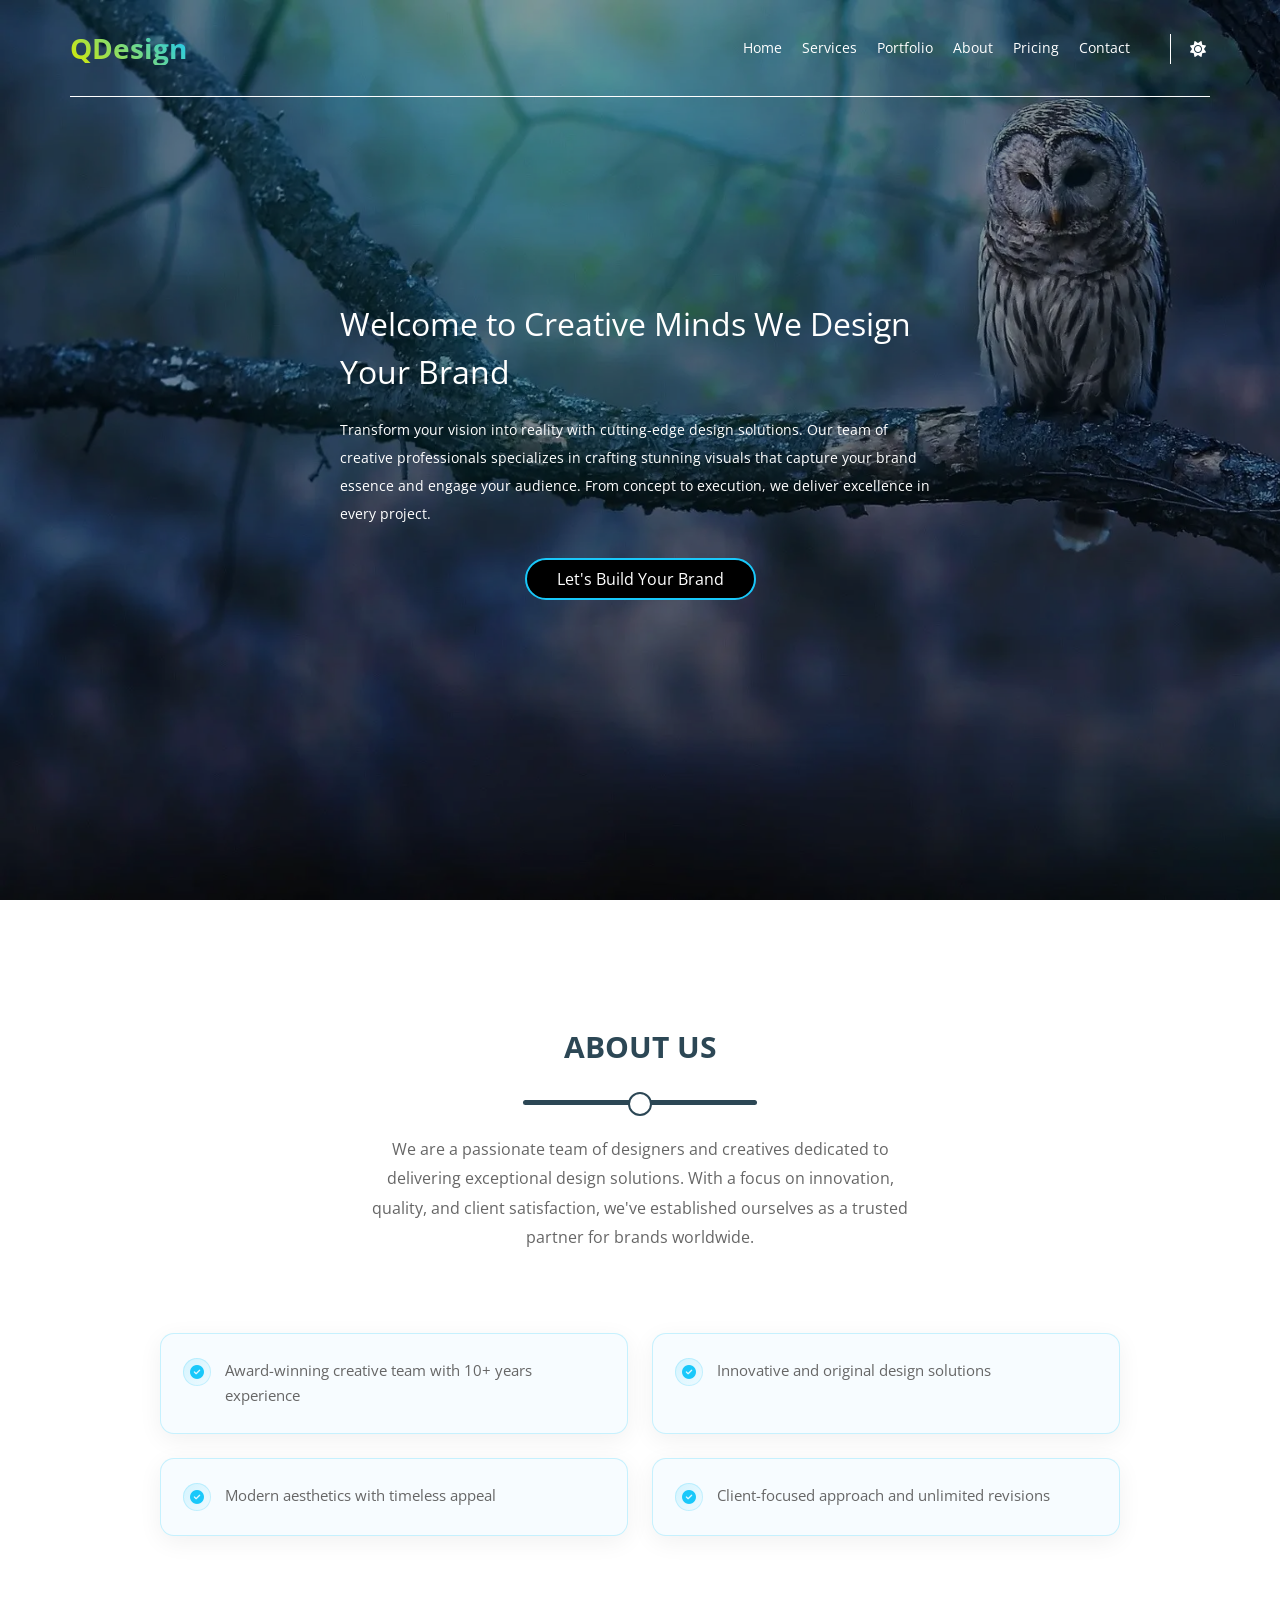
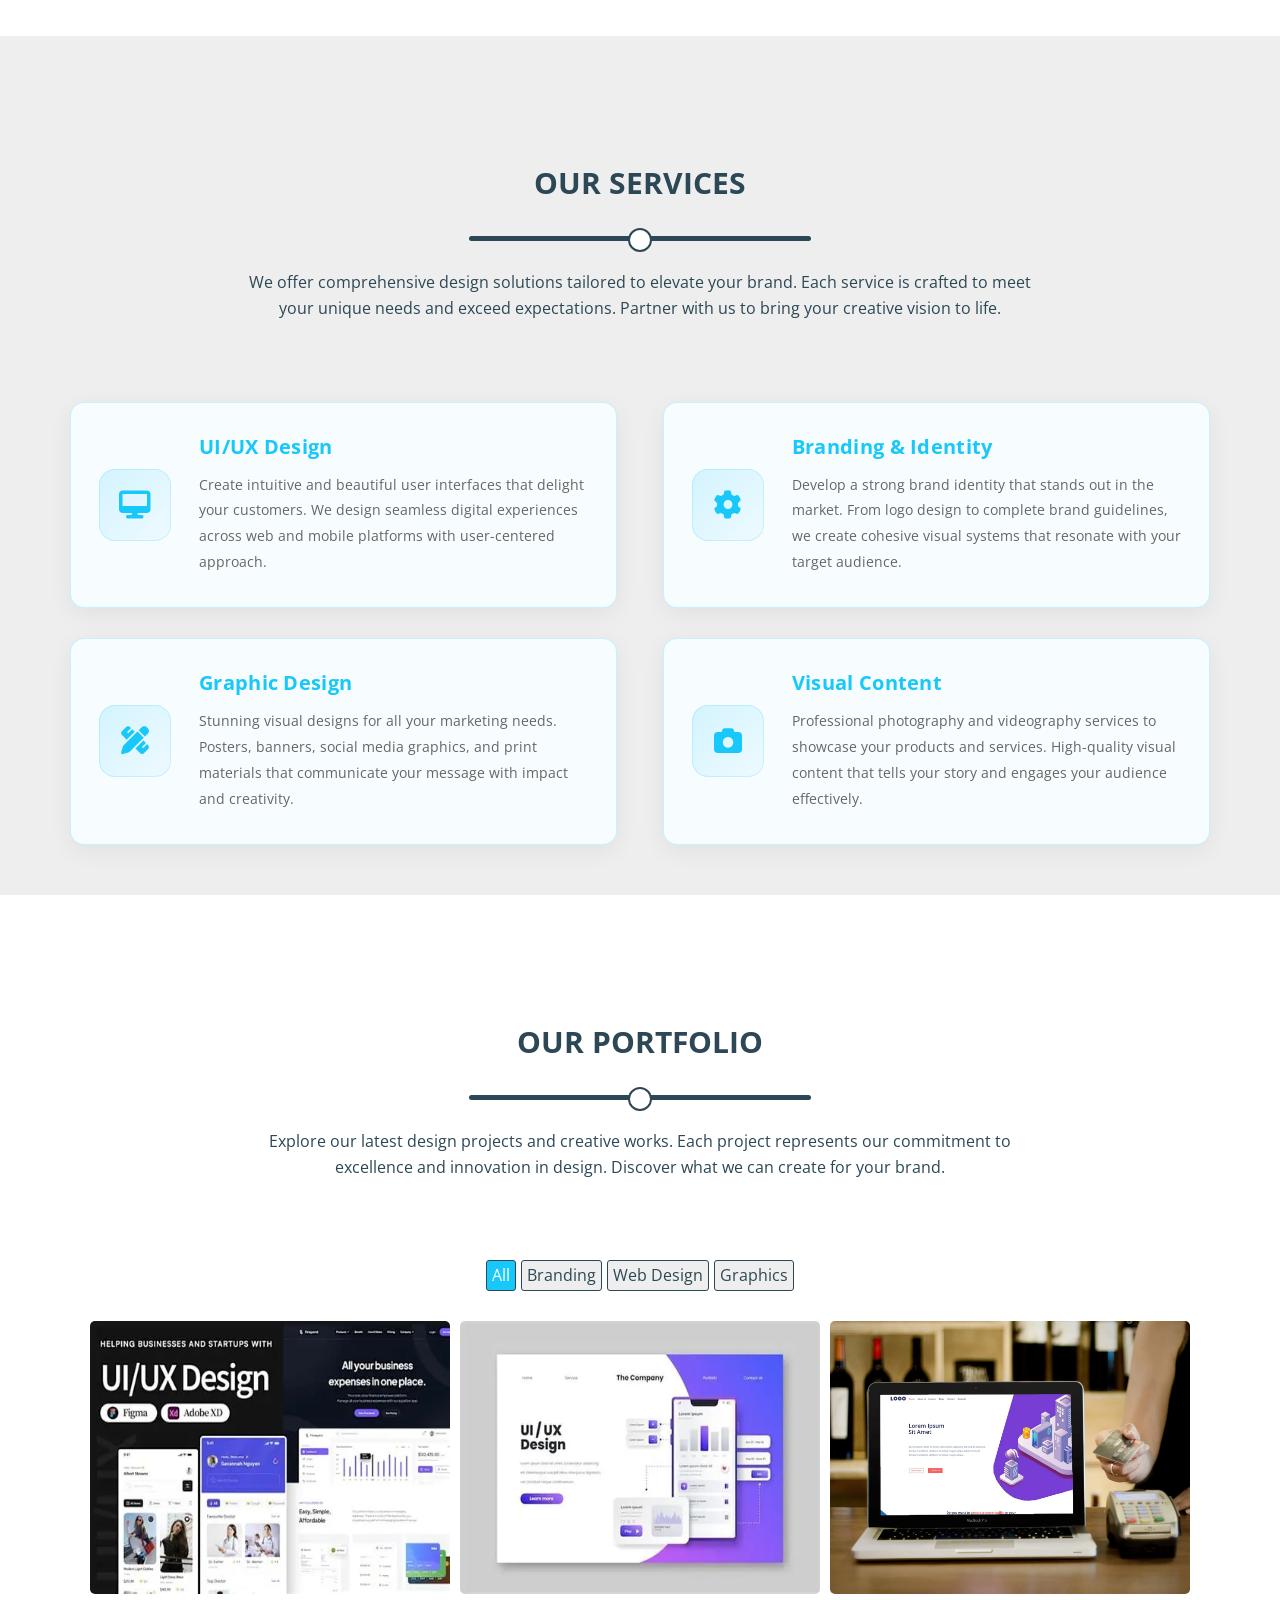
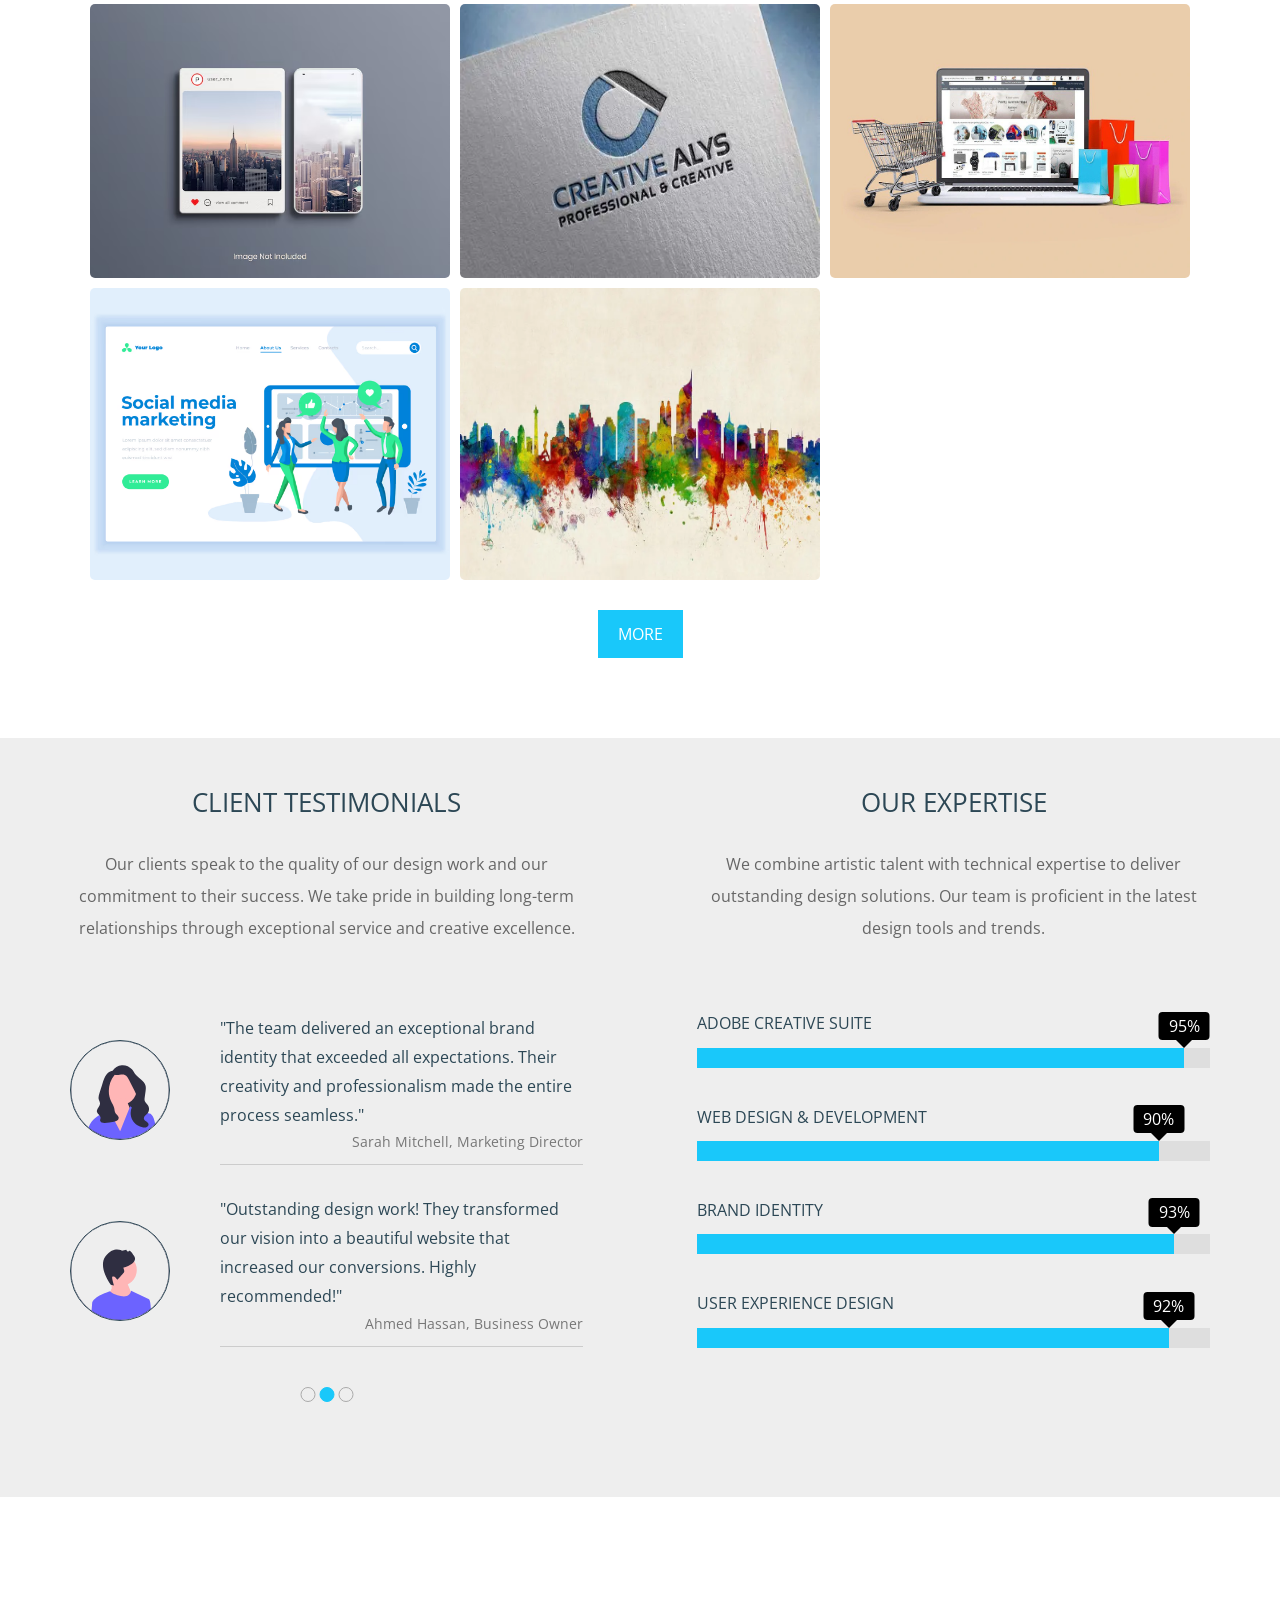
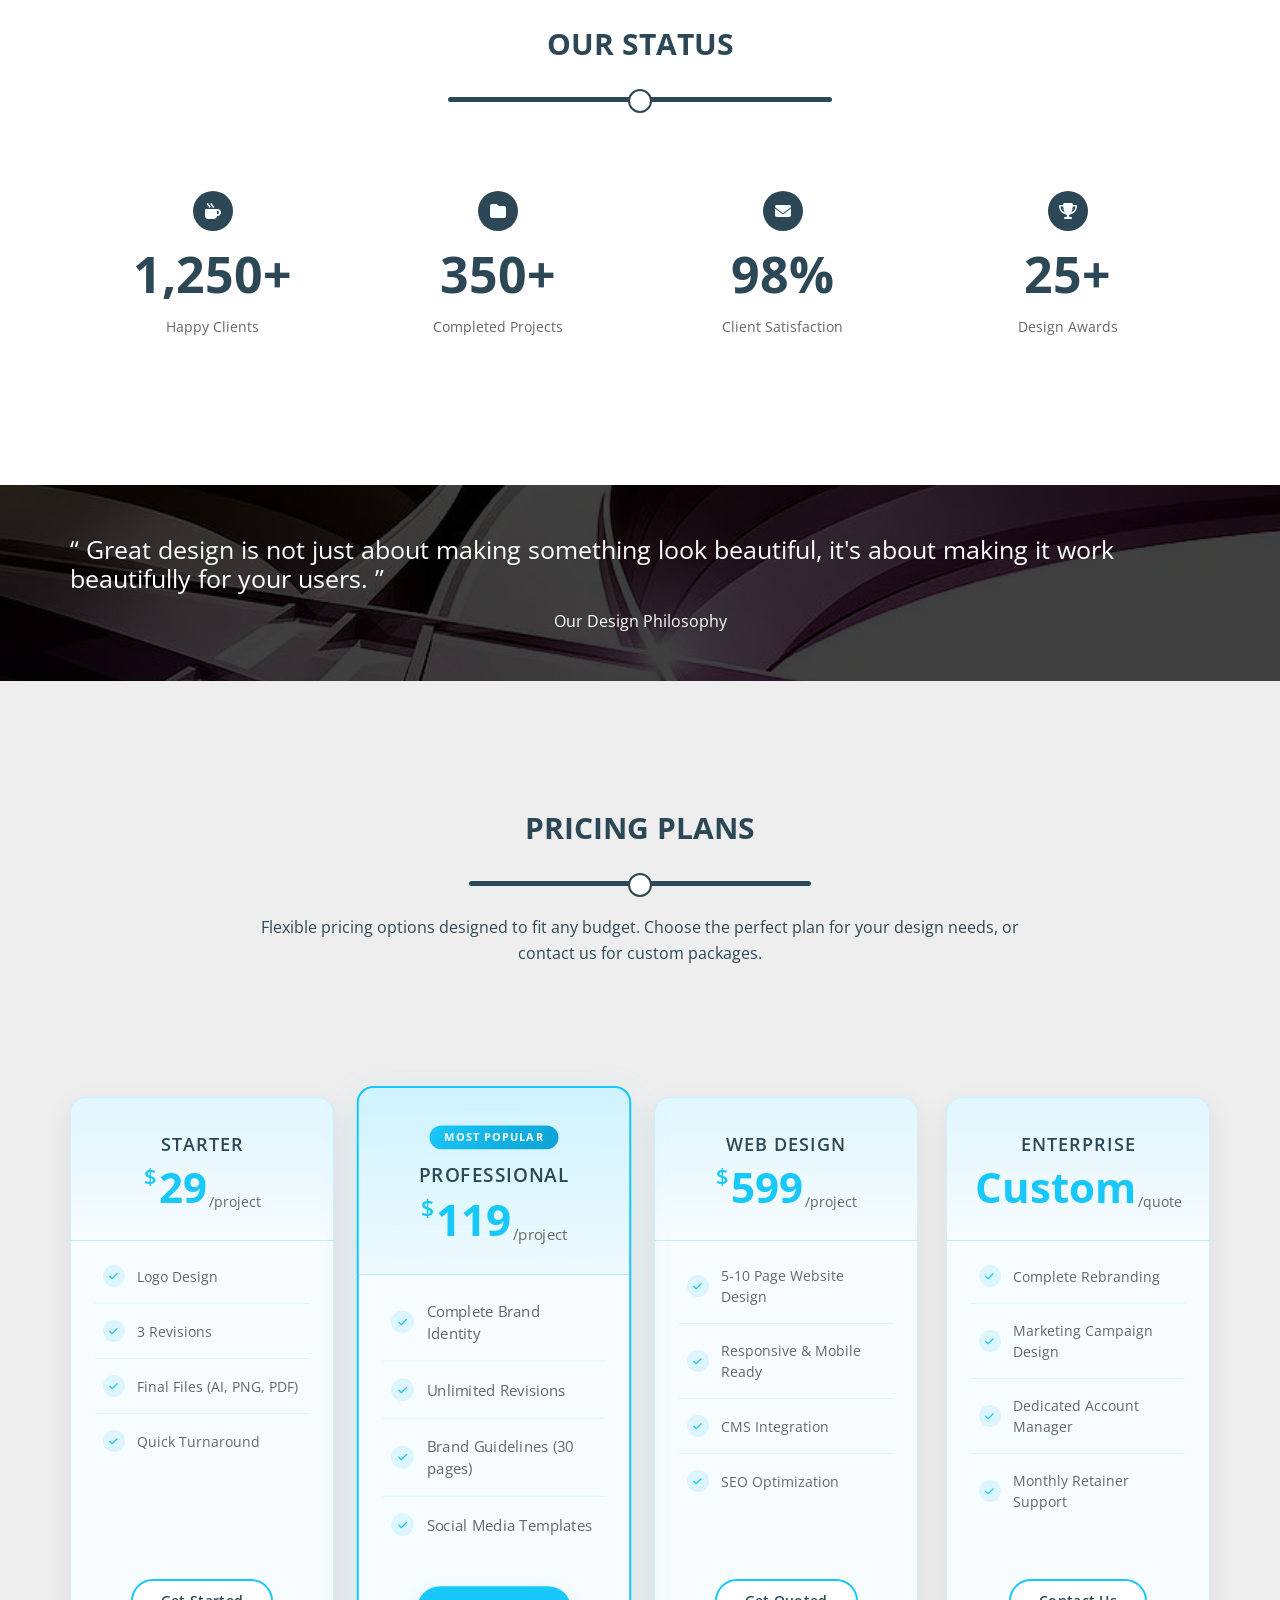
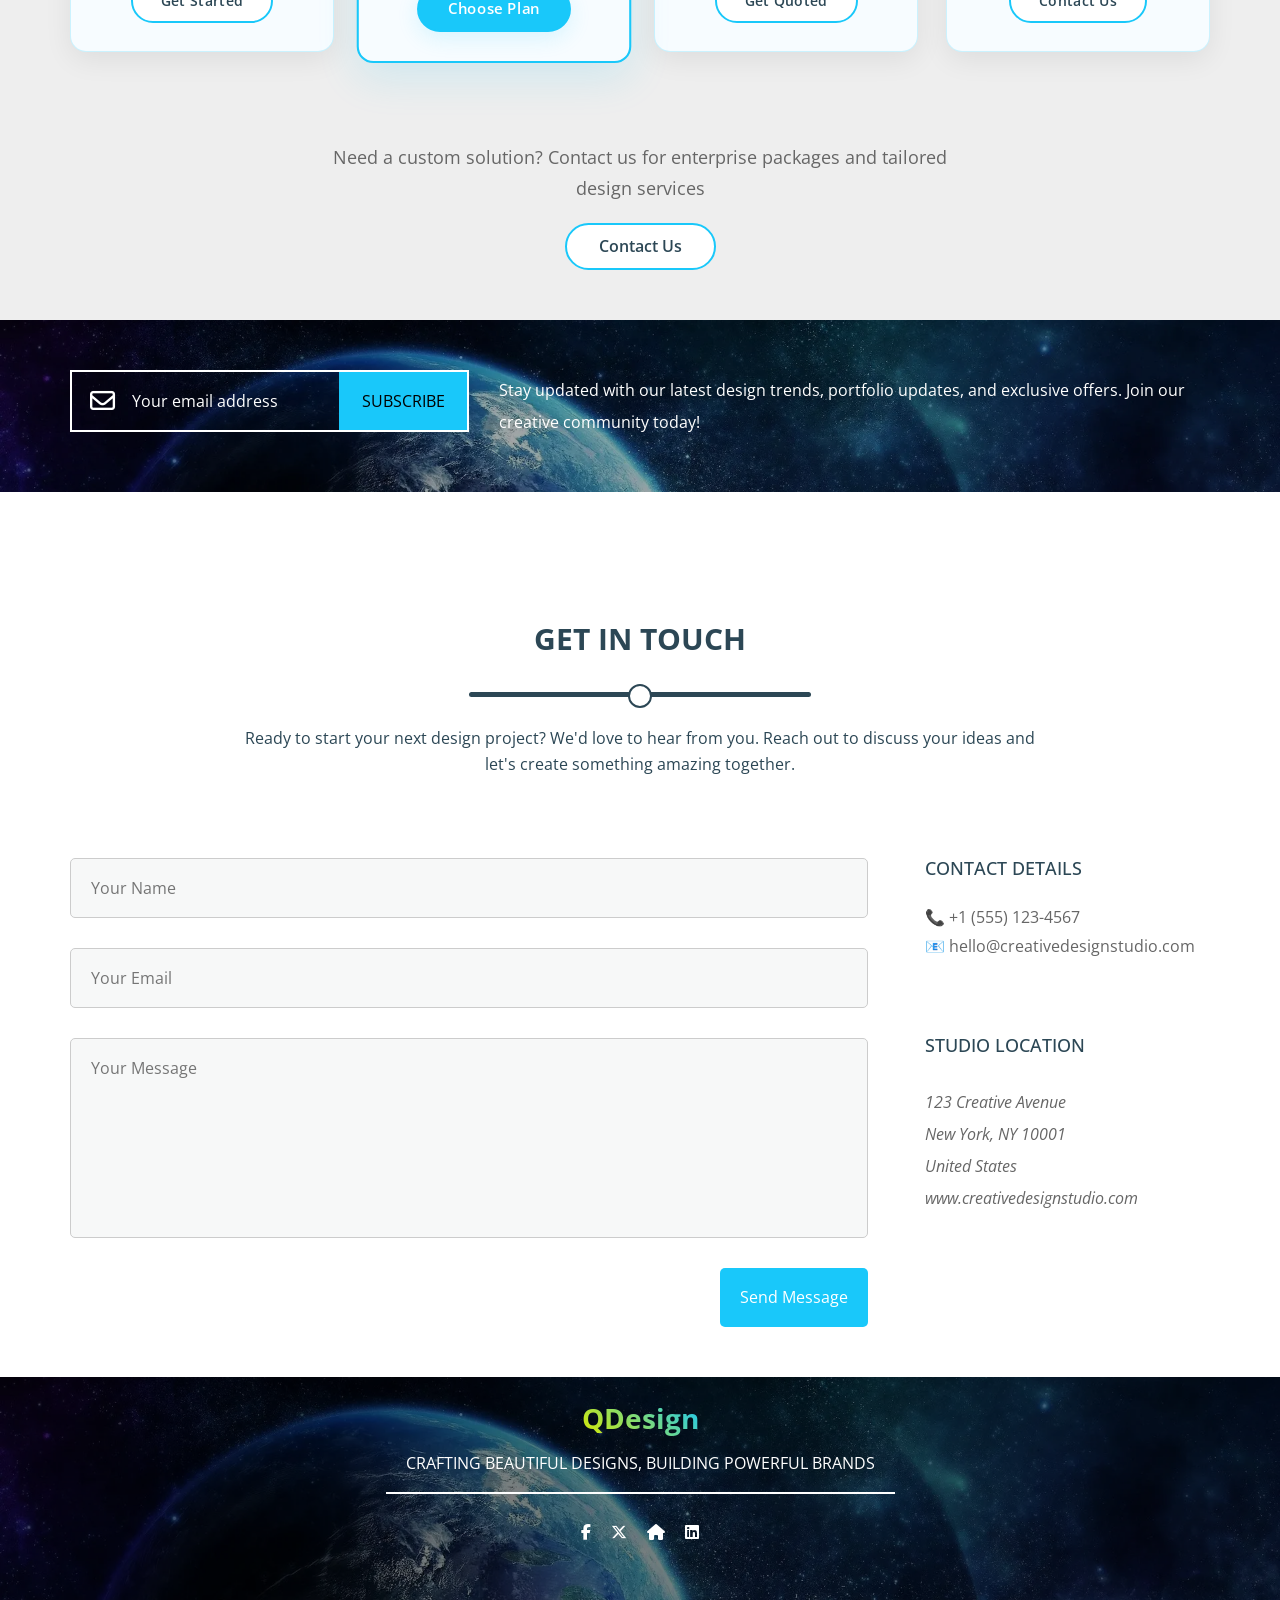
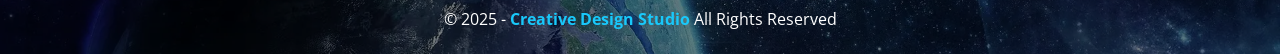
==== commit 6d123cf8: "improve hover of links and colors od inputs" ====
--- a/index.html
+++ b/index.html
@@ -65,7 +65,7 @@
     <!--#endregion End header  -->
 
     <!--#region Start landing  -->
-    <div class="landing" id="home">
+    <section class="landing" id="home">
       <div class="text">
         <div class="content">
           <h2>Welcome to Creative Minds We Design Your Brand</h2>
@@ -77,10 +77,10 @@
             every project.
           </p>
           <div class="button-container">
-          <button class="main-btn">
-            <a href="#contact">Let's Build Your Brand </a>
-          </button>
-        </div>
+            <button class="main-btn">
+              <a href="#contact">Let's Build Your Brand </a>
+            </button>
+          </div>
         </div>
       </div>
 
@@ -88,11 +88,11 @@
       <button id="scrollToTioBtn" class="scroll-btn" aria-label="going to top">
         <i class="fa-solid fa-rocket"></i>
       </button>
-    </div>
+    </section>
     <!--#endregion End landing  -->
 
     <!-- #region Start About -->
-    <div class="about" id="about">
+    <section class="about" id="about">
       <div class="container">
         <div class="main-heading">
           <h2>ABOUT US</h2>
@@ -116,11 +116,11 @@
           </ul>
         </div>
       </div>
-    </div>
+    </section>
     <!-- #endregion End About -->
 
     <!--#region Start Services  -->
-    <div class="services" id="services">
+    <section class="services" id="services">
       <div class="container">
         <div class="main-heading">
           <h2>OUR SERVICES</h2>
@@ -181,11 +181,11 @@
           </div>
         </div>
       </div>
-    </div>
+    </section>
     <!--#endregion End Services  -->
 
     <!-- #region Start Portfolio -->
-    <div class="portfolio" id="portfolio">
+    <section class="portfolio" id="portfolio">
       <div class="container">
         <div class="main-heading">
           <h2>OUR PORTFOLIO</h2>
@@ -272,11 +272,11 @@
         </div>
       </div>
       <a href="#portfolio" class="more"> More </a>
-    </div>
+    </section>
     <!-- #endregion End Portfolio -->
 
     <!-- #region Start skills -->
-    <div class="skills" id="skills">
+    <section class="skills" id="skills">
       <div class="container">
         <div class="testimonials">
           <h3>CLIENT TESTIMONIALS</h3>
@@ -286,7 +286,7 @@
             relationships through exceptional service and creative excellence.
           </p>
           <div class="content">
-            <img src="images/male.svg" alt="person" />
+            <img src="images/female.svg" alt="person" />
             <div class="text">
               "The team delivered an exceptional brand identity that exceeded
               all expectations. Their creativity and professionalism made the
@@ -295,7 +295,7 @@
             </div>
           </div>
           <div class="content">
-            <img src="images/female.svg" alt="person" />
+            <img src="images/male.svg" alt="person" />
             <div class="text">
               "Outstanding design work! They transformed our vision into a
               beautiful website that increased our conversions. Highly
@@ -344,11 +344,11 @@
           </div>
         </div>
       </div>
-    </div>
+    </section>
     <!-- #endregion End skills -->
 
     <!-- #region Start Stats -->
-    <div class="stats">
+    <section class="stats">
       <div class="main-heading">
         <h2>OUR STATUS</h2>
       </div>
@@ -374,11 +374,11 @@
           <p>Design Awards</p>
         </div>
       </div>
-    </div>
+    </section>
     <!-- #endregion End Stats -->
 
     <!-- #region Start Quote -->
-    <div class="quote">
+    <section class="quote">
       <div class="container">
         <q>
           Great design is not just about making something look beautiful, it's
@@ -386,12 +386,12 @@
         </q>
         <span>Our Design Philosophy</span>
       </div>
-    </div>
+    </section>
 
     <!-- #endregion End Quote -->
 
     <!-- #region Start Pricing -->
-    <div class="pricing" id="pricing">
+    <section class="pricing" id="pricing">
       <div class="container">
         <div class="main-heading">
           <h2>PRICING PLANS</h2>
@@ -474,11 +474,11 @@
         </p>
         <a href="#pricing" class="contact-link"> Contact Us</a>
       </div>
-    </div>
+    </section>
     <!-- #endregion End Pricing -->
 
     <!-- #region Start Subscribe -->
-    <div class="subscribe">
+    <section class="subscribe">
       <div class="container">
         <form action="">
           <i class="far fa-envelope fa-fag"> </i>
@@ -490,11 +490,11 @@
           exclusive offers. Join our creative community today!
         </p>
       </div>
-    </div>
+    </section>
     <!-- #endregion End Subscribe -->
 
     <!-- #region Start Contact -->
-    <div class="contact" id="contact">
+    <section class="contact" id="contact">
       <div class="container">
         <div class="main-heading">
           <h2>GET IN TOUCH</h2>
@@ -536,11 +536,11 @@
           </div>
         </div>
       </div>
-    </div>
+    </section>
     <!-- #endregion End Contact -->
 
     <!-- #region Start Footer -->
-    <div class="footer">
+    <section class="footer">
       <div class="container">
         <a href="#home" class="logo">Q<span>Design</span></a>
         <p>Crafting Beautiful Designs, Building Powerful Brands</p>
@@ -554,7 +554,7 @@
           &copy; 2025 - <span>Creative Design Studio</span> All Rights Reserved
         </p>
       </div>
-    </div>
+    </section>
     <!-- #endregion End Footer -->
     <script src="js/main.js"></script>
   </body>
--- a/style/main.css
+++ b/style/main.css
@@ -197,6 +197,10 @@
 
 }
 
+header nav ul li {
+    position: relative;
+}
+
 header ul a {
     text-decoration: none;
     display: block;
@@ -206,6 +210,27 @@
     transition: 0.3s;
     padding: 40px 10px;
 }
+
+header ul a::after {
+    content: "";
+    position: absolute;
+    bottom: 32px;
+    left: 50%;
+    width: 0%;
+    height: 20px;
+    border-bottom: 5px solid var(--main-color);
+    z-index: -1;
+    background-color: transparent;
+    border-radius: 50%;
+    transition: all 0.4s;
+}
+
+header ul a:hover::after {
+    border-bottom: 4px solid var(--main-color);
+    width: 90%;
+    transform: translateX(-50%);
+}
+
 
 
 
@@ -231,7 +256,7 @@
     header ul a {
         padding: 15px 10px;
         width: 100%;
-        transition: auto 0.3s;
+        transition: auto 0.4s;
     }
 
     header ul li {
@@ -240,9 +265,13 @@
 
     header ul li a:hover {
         background-color: var(--main-color);
-        color: var(--link-hover-color) !important;
-    }
-
+        color: var(--link-hover-color);
+    }
+
+    header ul a:hover::after {
+        width: 0%;
+
+    }
 }
 
 header nav .form {
@@ -341,6 +370,7 @@
         display: none;
     }
 }
+
 .button-container {
     margin-top: 30px;
     display: flex;
@@ -348,20 +378,23 @@
     justify-content: center;
     gap: 20px;
 }
-.main-btn {
-    background-color: black ;
+
+.landing .main-btn {
+    background-color: black;
     padding: 10px 30px;
     justify-content: center;
     border-radius: 99px;
     border: 2px solid var(--main-color);
     transition: background-color 0.3s ease, transform 0.4s ease-in-out, box-shadow 0.3s ease;
 }
-.main-btn:hover {
+
+.landing .main-btn:hover {
     transform: translateY(-2px);
     background-color: var(--main-color);
     border-color: white;
 }
-.main-btn a {
+
+.landing .main-btn a {
     text-decoration: none;
     color: var(--white);
 }
@@ -770,9 +803,11 @@
     .stats .container {
         grid-template-columns: 1fr 1fr;
     }
+
     .stats .container .box .number {
         font-size: 30px;
     }
+
     .stats .container .box i {
         width: 35px;
         height: 35px;
@@ -828,7 +863,7 @@
     height: 100PX;
     border-radius: 50%;
     margin-right: 50px;
-    border:  1.5px var(--text-color) solid;
+    border: 1.5px var(--text-color) solid;
 }
 
 @media (max-width: 767px) {
@@ -946,6 +981,7 @@
     position: relative;
     background-size: cover;
 }
+
 .quote::after {
     content: "";
     position: absolute;
@@ -1343,13 +1379,14 @@
     border: 1px solid #ccc;
     margin-bottom: 30px;
     width: 100%;
+    background-color: color-mix(in srgb, var(--body-bg) 96%, var(--text-color));
+    color: mix var(--text-color);
     max-width: 100%;
     border-radius: 5px;
 }
 
 .contact .content form textarea.main-input {
     height: 200px;
-    
     resize: none;
 }
 
@@ -1397,7 +1434,7 @@
     display: block;
     color: var(--p-color);
     margin-bottom: 10px;
-    
+
 }
 
 .contact .content .info h4:last-of-type {
@@ -1532,4 +1569,4 @@
     transform: translateY(-5px);
 }
 
-/*#endregion End Footer   */
+/*#endregion End Footer   */
